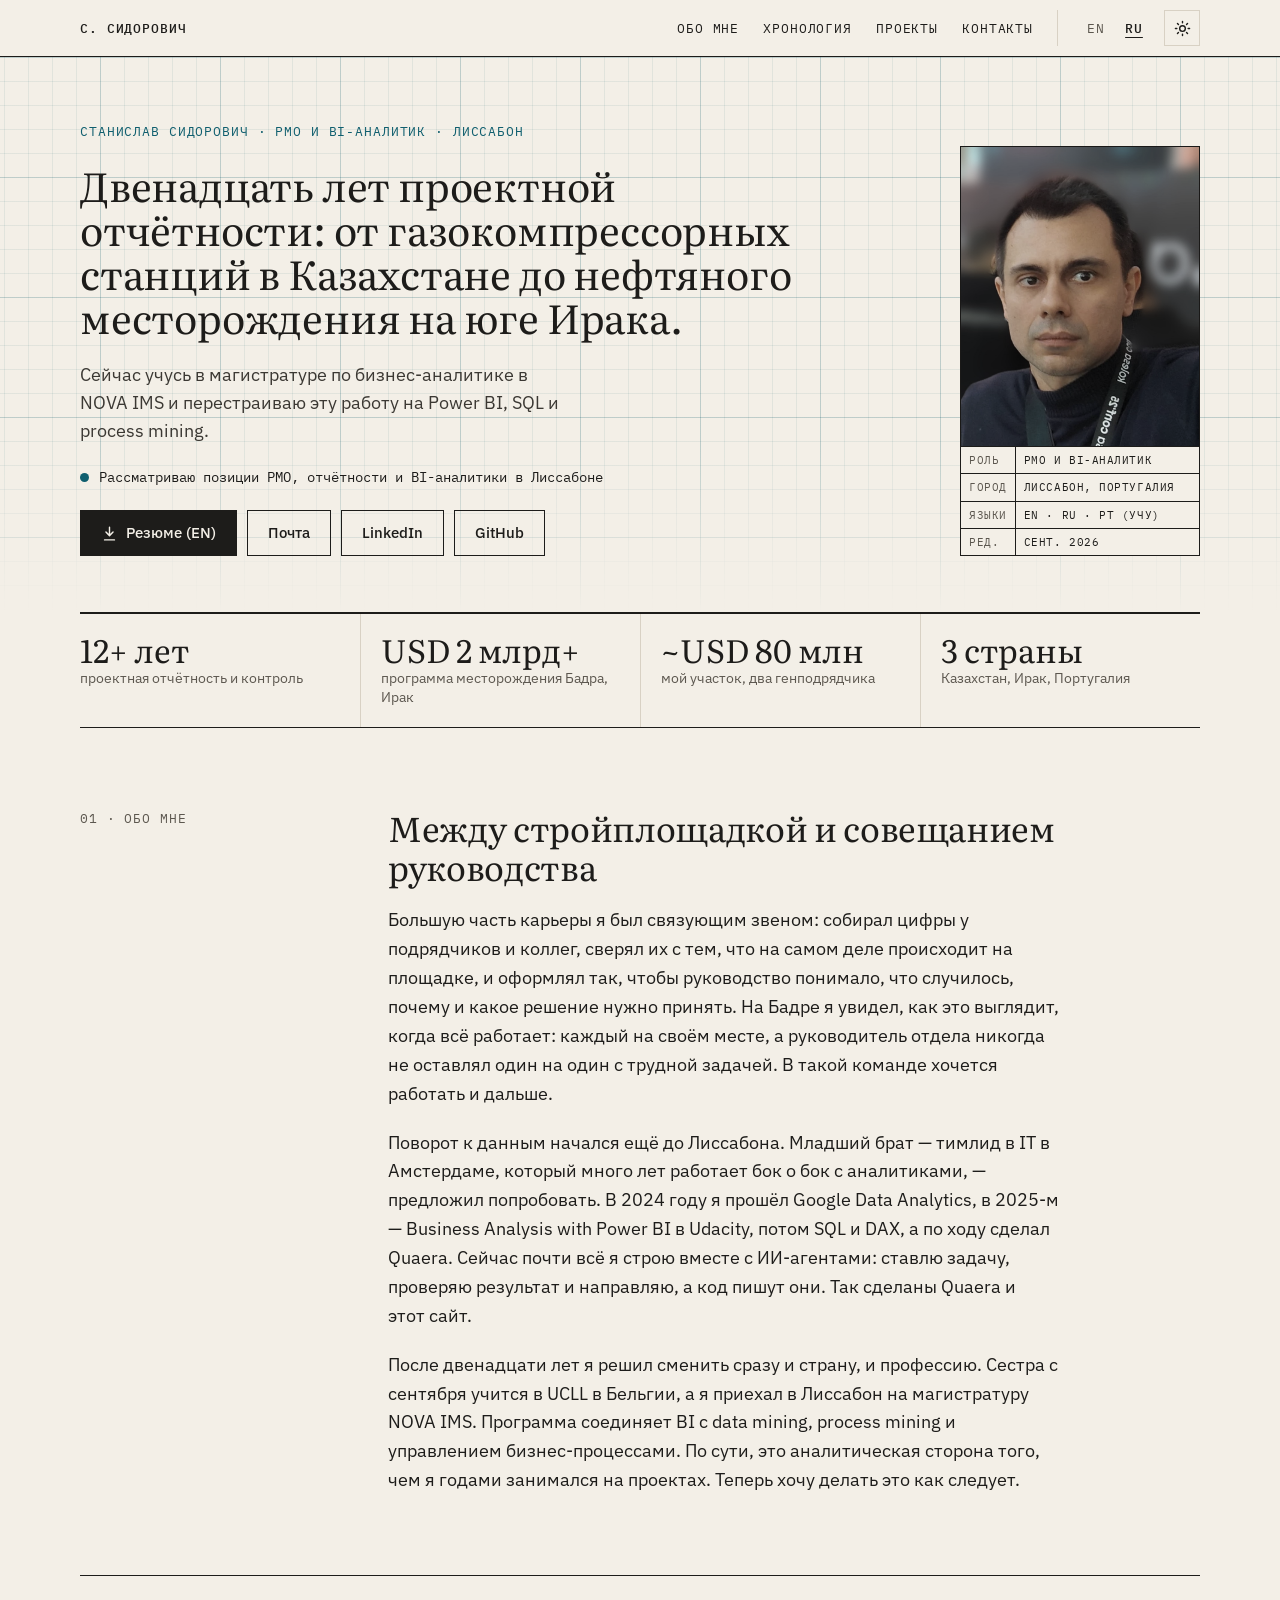
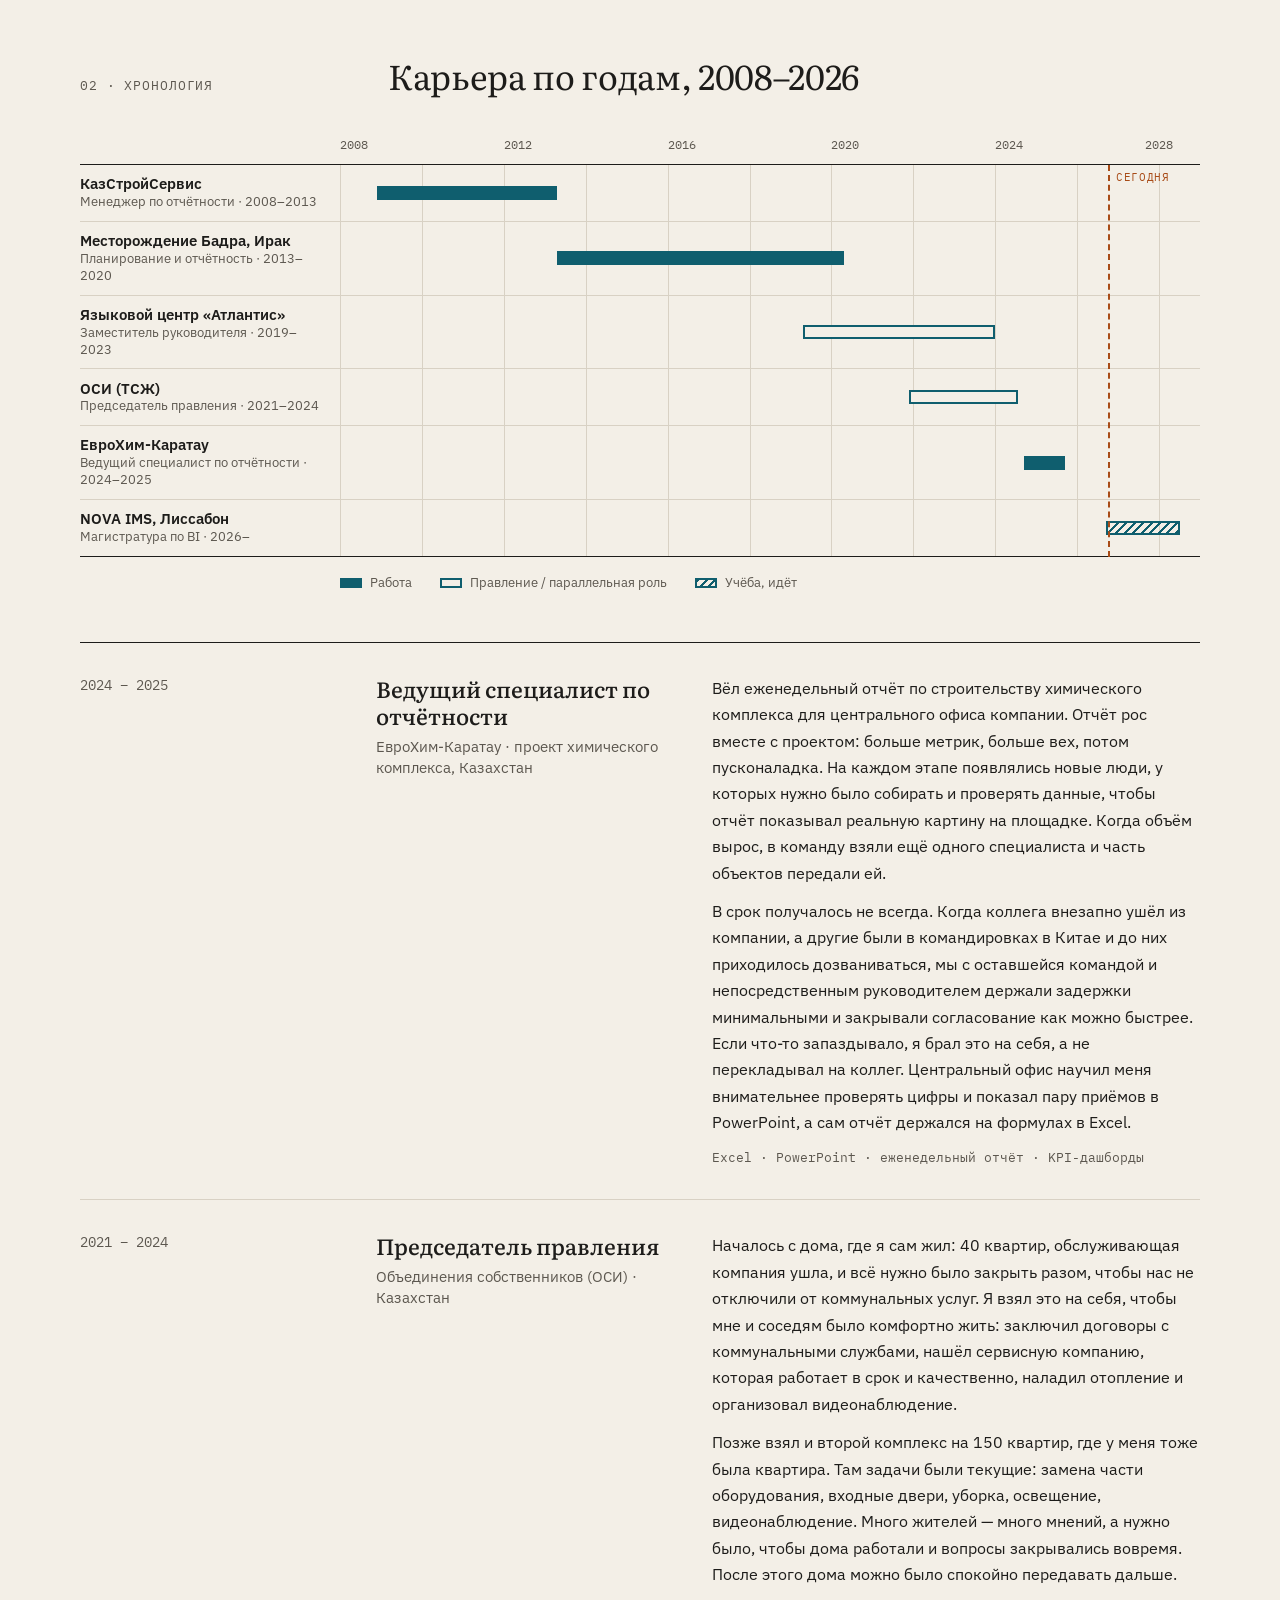
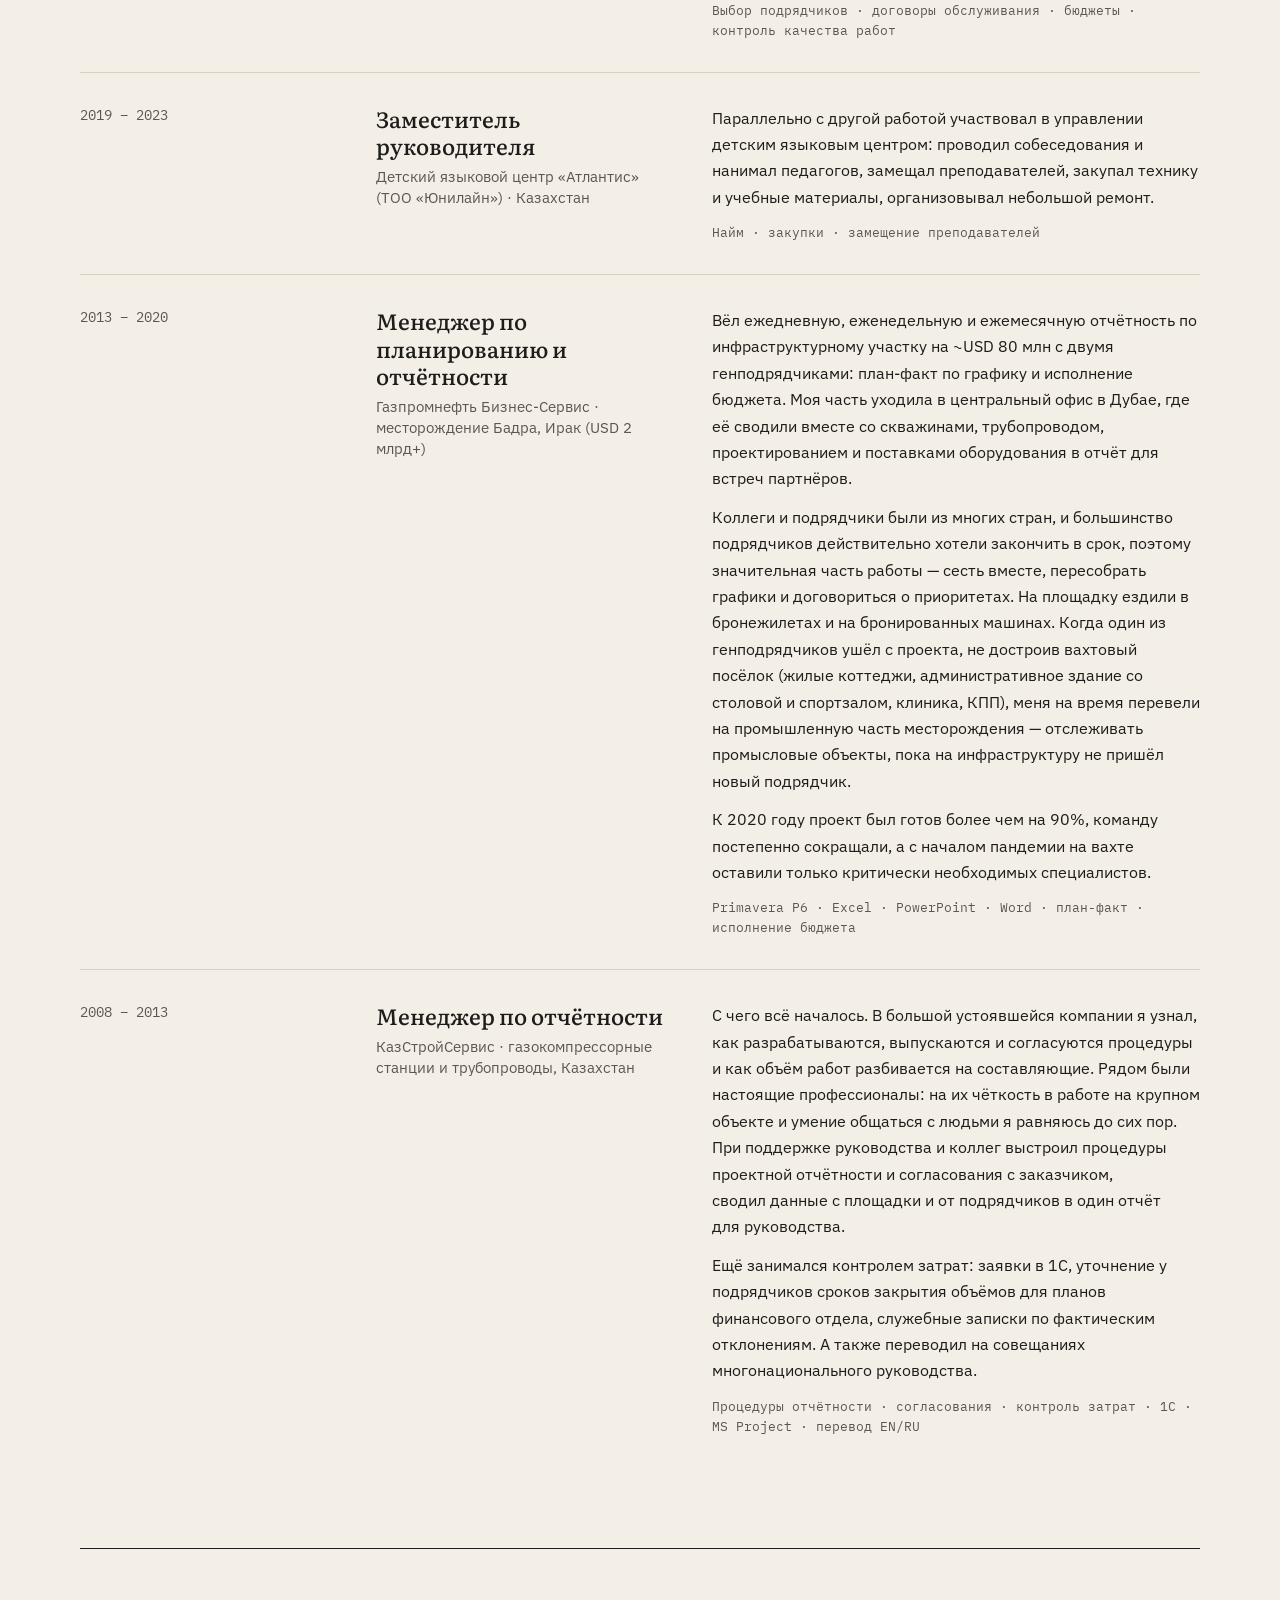
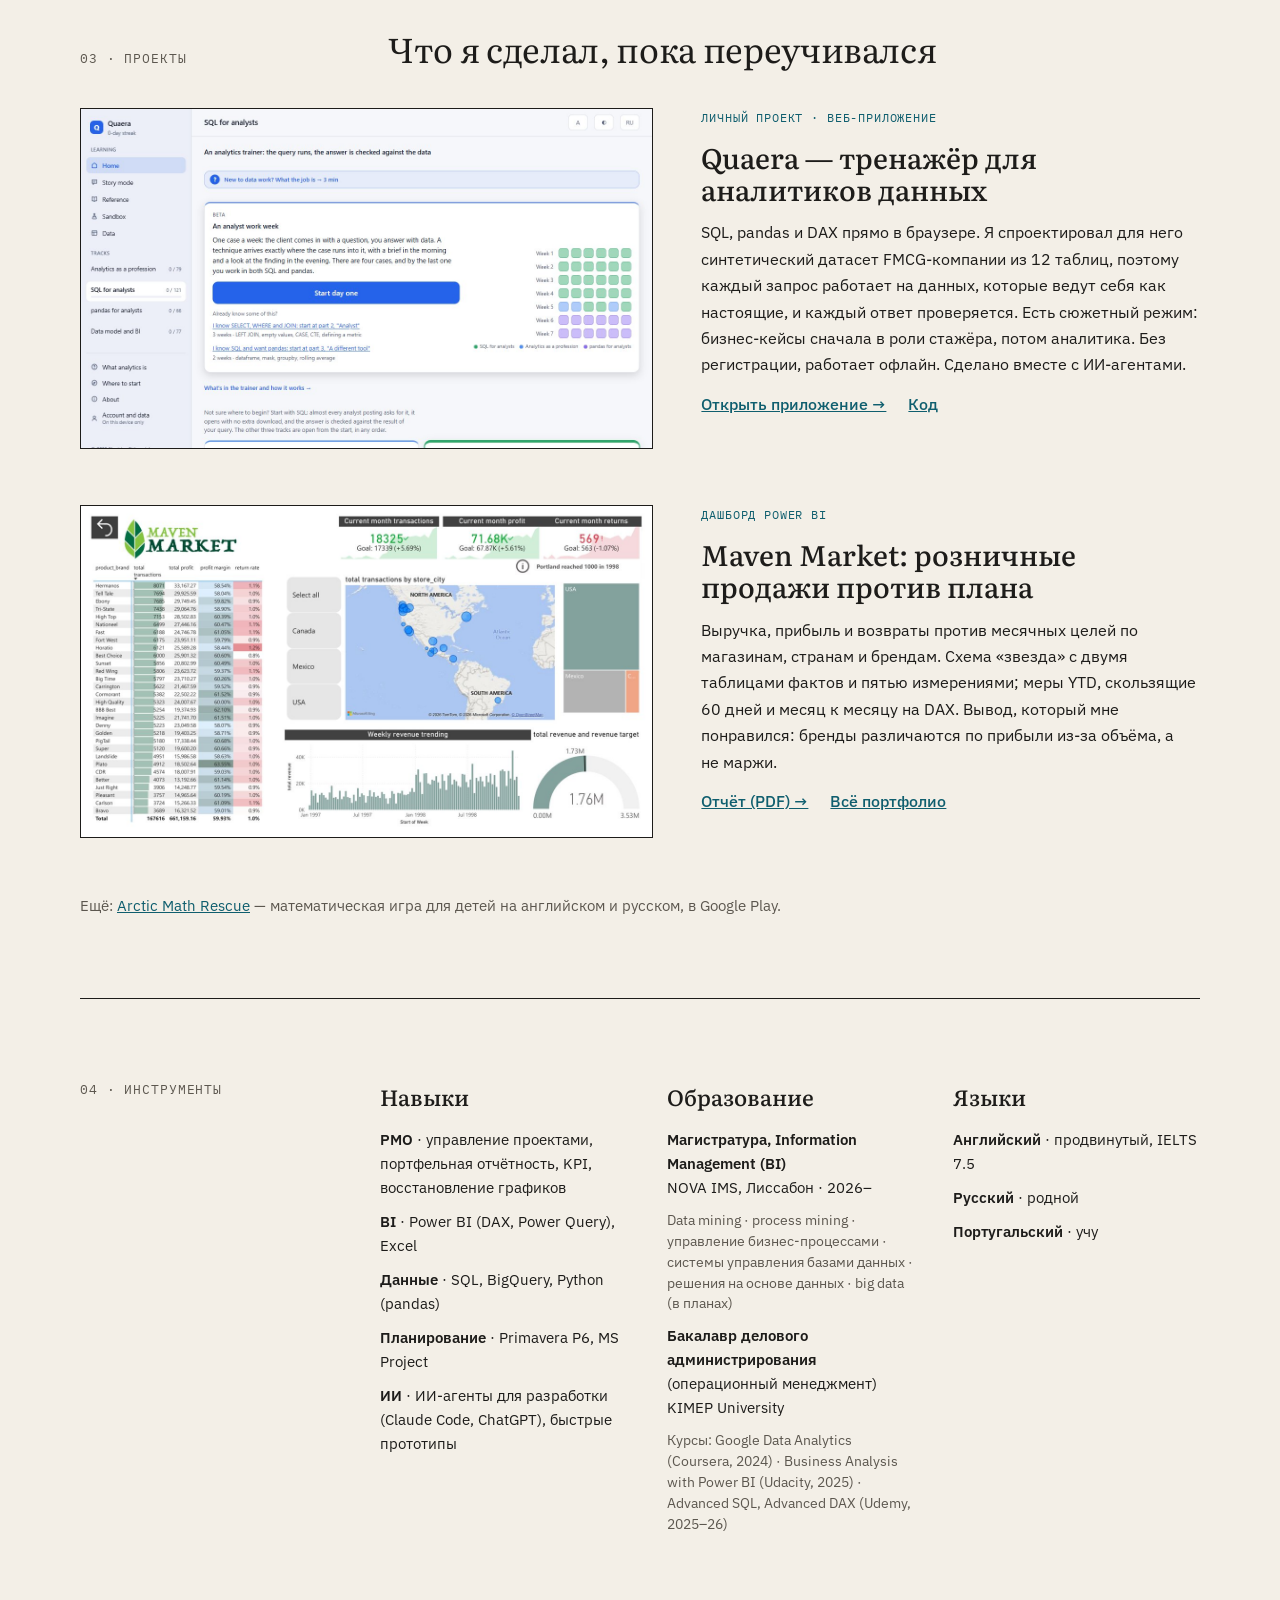
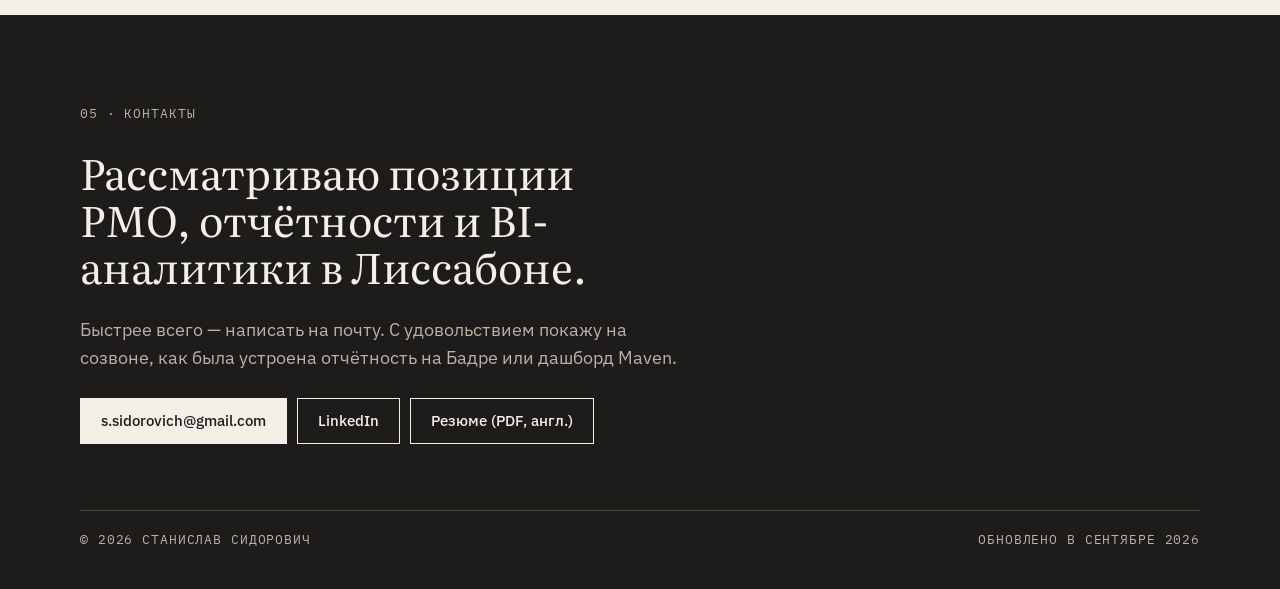
==== ru/index.html @ c68d7210 "Link preview: new og.png with current photo, accurate og:description Co-Authored-By: Claude Opus 5.5" ====
<!doctype html>
<html lang="ru">
<head>
<meta charset="utf-8">
<meta name="viewport" content="width=device-width, initial-scale=1">
<title>Станислав Сидорович — PMO и BI-аналитик, Лиссабон</title>
<meta name="description" content="PMO и BI-аналитик в Лиссабоне. 12+ лет проектной отчётности на нефтегазовых и химических проектах в Казахстане и Ираке; магистратура по бизнес-аналитике в NOVA IMS.">
<link rel="canonical" href="https://stanislavsidorovich.github.io/ru/">
<link rel="alternate" hreflang="en" href="https://stanislavsidorovich.github.io/">
<link rel="alternate" hreflang="ru" href="https://stanislavsidorovich.github.io/ru/">

<!-- Link preview -->
<meta property="og:type" content="website">
<meta property="og:locale" content="ru_RU">
<meta property="og:url" content="https://stanislavsidorovich.github.io/ru/">
<meta property="og:title" content="Станислав Сидорович — PMO и BI-аналитик">
<meta property="og:description" content="12+ лет проектной отчётности в энергетике и промышленности, теперь в Power BI и SQL. Магистратура по бизнес-аналитике в NOVA IMS, Лиссабон.">
<meta property="og:image" content="https://stanislavsidorovich.github.io/assets/og.png?v=2">
<meta property="og:image:width" content="1200">
<meta property="og:image:height" content="630">
<meta name="twitter:card" content="summary_large_image">

<link rel="icon" href="data:image/svg+xml,%3Csvg xmlns='http://www.w3.org/2000/svg' viewBox='0 0 64 64'%3E%3Crect width='64' height='64' rx='14' fill='%230f5e6e'/%3E%3Ctext x='32' y='42' font-family='Arial,sans-serif' font-size='26' font-weight='700' fill='white' text-anchor='middle'%3ESS%3C/text%3E%3C/svg%3E">

<script>try{var t=localStorage.getItem('theme');if(t)document.documentElement.dataset.theme=t}catch(e){}</script>
<link rel="preconnect" href="https://fonts.googleapis.com">
<link rel="preconnect" href="https://fonts.gstatic.com" crossorigin>
<link rel="stylesheet" href="https://fonts.googleapis.com/css2?family=Literata:opsz,wght@7..72,400;7..72,500&family=IBM+Plex+Sans:wght@400;500;600&family=IBM+Plex+Mono:wght@400;500&display=swap">
<link rel="stylesheet" href="../assets/site.css?v=5">
</head>
<body>

<header class="strip">
  <div class="wrap mono">
    <div class="left"><b>С. Сидорович</b></div>
    <div class="right">
      <nav aria-label="Разделы">
        <a href="#about">Обо мне</a><a href="#timeline">Хронология</a><a href="#projects">Проекты</a><a href="#contact">Контакты</a>
      </nav>
      <div class="switches">
        <div class="lang"><a href="../" hreflang="en" lang="en">EN</a><span aria-current="page">RU</span></div>
        <button class="theme-btn" type="button" aria-label="Тёмная тема">
          <svg class="sun" viewBox="0 0 24 24" fill="none" stroke="currentColor" stroke-width="2" stroke-linecap="round" aria-hidden="true"><circle cx="12" cy="12" r="4"/><path d="M12 2v2M12 20v2M4.9 4.9l1.4 1.4M17.7 17.7l1.4 1.4M2 12h2M20 12h2M4.9 19.1l1.4-1.4M17.7 6.3l1.4-1.4"/></svg>
          <svg class="moon" viewBox="0 0 24 24" fill="none" stroke="currentColor" stroke-width="2" stroke-linecap="round" stroke-linejoin="round" aria-hidden="true"><path d="M21 12.8A9 9 0 1 1 11.2 3a7 7 0 0 0 9.8 9.8z"/></svg>
        </button>
      </div>
    </div>
  </div>
</header>

<main class="wrap">

  <section class="hero">
    <div class="text">
      <div class="mono kicker">Станислав Сидорович · PMO и BI-аналитик · Лиссабон</div>
      <h1>Двенадцать лет проектной отчётности: от газокомпрессорных станций в Казахстане до нефтяного месторождения на юге&nbsp;Ирака.</h1>
      <p class="sub">Сейчас учусь в магистратуре по бизнес-аналитике в NOVA IMS и перестраиваю эту работу на Power BI, SQL и process mining.</p>
      <div class="status">Рассматриваю позиции PMO, отчётности и BI-аналитики в Лиссабоне</div>
      <div class="cta">
        <a class="btn primary" href="../assets/Stanislav_Sidorovich_CV.pdf?v=2" download>
          <svg viewBox="0 0 24 24" fill="none" stroke="currentColor" stroke-width="2" stroke-linecap="round" stroke-linejoin="round" aria-hidden="true"><path d="M12 3v12m0 0l-5-5m5 5l5-5M5 21h14"/></svg>
          Резюме (EN)</a>
        <a class="btn" href="mailto:s.sidorovich@gmail.com">Почта</a>
        <a class="btn" href="https://www.linkedin.com/in/stanislavsidorovich" target="_blank" rel="noopener">LinkedIn</a>
        <a class="btn" href="https://github.com/StanislavSidorovich" target="_blank" rel="noopener">GitHub</a>
      </div>
    </div>
    <figure>
      <img src="../assets/photo.jpg?v=3" alt="Станислав Сидорович" width="800" height="1000">
      <figcaption class="stamp mono">
        <span>Роль</span><span>PMO и BI-аналитик</span>
        <span>Город</span><span>Лиссабон, Португалия</span>
        <span>Языки</span><span>EN · RU · PT (учу)</span>
        <span>Ред.</span><span>Сент. 2026</span>
      </figcaption>
    </figure>
  </section>

  <section class="figures" aria-label="Ключевые цифры">
    <div><b>12+ лет</b><span>проектная отчётность и контроль</span></div>
    <div><b>USD 2 млрд+</b><span>программа месторождения Бадра, Ирак</span></div>
    <div><b>~USD 80 млн</b><span>мой участок, два генподрядчика</span></div>
    <div><b>3 страны</b><span>Казахстан, Ирак, Португалия</span></div>
  </section>

  <section class="block first" id="about">
    <div class="about">
      <div class="mono muted">01 · Обо мне</div>
      <div class="body">
        <h2>Между стройплощадкой и совещанием руководства</h2>
        <p>Большую часть карьеры я был связующим звеном: собирал цифры у подрядчиков и коллег, сверял их с тем, что на самом деле происходит на площадке, и оформлял так, чтобы руководство понимало, что случилось, почему и какое решение нужно принять. На Бадре я увидел, как это выглядит, когда всё работает: каждый на своём месте, а руководитель отдела никогда не оставлял один на один с трудной задачей. В такой команде хочется работать и дальше.</p>
        <p>Поворот к данным начался ещё до Лиссабона. Младший брат — тимлид в IT в Амстердаме, который много лет работает бок о бок с аналитиками, — предложил попробовать. В 2024 году я прошёл Google Data Analytics, в 2025-м — Business Analysis with Power BI в Udacity, потом SQL и DAX, а по ходу сделал Quaera. Сейчас почти всё я строю вместе с ИИ-агентами: ставлю задачу, проверяю результат и направляю, а код пишут они. Так сделаны Quaera и этот сайт.</p>
        <p>После двенадцати лет я решил сменить сразу и страну, и профессию. Сестра с сентября учится в UCLL в Бельгии, а я приехал в Лиссабон на магистратуру NOVA IMS. Программа соединяет BI с data mining, process mining и управлением бизнес-процессами. По сути, это аналитическая сторона того, чем я годами занимался на проектах. Теперь хочу делать это как следует.</p>
      </div>
    </div>
  </section>

  <section class="block" id="timeline">
    <div class="head">
      <div class="mono muted">02 · Хронология</div>
      <h2>Карьера по годам, 2008–2026</h2>
    </div>

    <div class="gantt" role="img" aria-label="Хронология карьеры с 2008 по 2026 год в виде диаграммы Ганта. Подробности ниже.">
      <div class="g-row axis">
        <div class="g-label mono muted" aria-hidden="true"></div>
        <div class="g-track" aria-hidden="true">
          <span style="left:0">2008</span><span style="left:19.05%">2012</span><span style="left:38.1%">2016</span>
          <span style="left:57.14%">2020</span><span style="left:76.19%">2024</span><span style="left:95.24%;transform:translateX(-50%)">2028</span>
        </div>
      </div>
      <div class="g-row">
        <div class="g-label"><b>КазСтройСервис</b><span>Менеджер по отчётности · 2008–2013</span></div>
        <div class="g-track"><div class="bar" style="left:4.29%;width:20.95%"></div></div>
      </div>
      <div class="g-row">
        <div class="g-label"><b>Месторождение Бадра, Ирак</b><span>Планирование и отчётность · 2013–2020</span></div>
        <div class="g-track"><div class="bar" style="left:25.24%;width:33.33%"></div></div>
      </div>
      <div class="g-row">
        <div class="g-label"><b>Языковой центр «Атлантис»</b><span>Заместитель руководителя · 2019–2023</span></div>
        <div class="g-track"><div class="bar board" style="left:53.81%;width:22.38%"></div></div>
      </div>
      <div class="g-row">
        <div class="g-label"><b>ОСИ (ТСЖ)</b><span>Председатель правления · 2021–2024</span></div>
        <div class="g-track"><div class="bar board" style="left:66.19%;width:12.62%"></div></div>
      </div>
      <div class="g-row">
        <div class="g-label"><b>ЕвроХим-Каратау</b><span>Ведущий специалист по отчётности · 2024–2025</span></div>
        <div class="g-track"><div class="bar" style="left:79.52%;width:4.76%"></div></div>
      </div>
      <div class="g-row last">
        <div class="g-label"><b>NOVA IMS, Лиссабон</b><span>Магистратура по BI · 2026–</span></div>
        <div class="g-track"><div class="bar study" style="left:89.05%;width:8.57%"></div></div>
      </div>
      <div class="today" aria-hidden="true"><span>Сегодня</span></div>
    </div>
    <div class="legend" aria-hidden="true">
      <div><i></i>Работа</div>
      <div><i class="board"></i>Правление / параллельная роль</div>
      <div><i class="study"></i>Учёба, идёт</div>
      <div class="today-key"><i class="today-line"></i>Сегодня</div>
    </div>

    <div class="jobs">
      <article class="job">
        <time>2024 – 2025</time>
        <div><h3>Ведущий специалист по отчётности</h3><div class="org">ЕвроХим-Каратау · проект химического комплекса, Казахстан</div></div>
        <div class="desc">
          <p>Вёл еженедельный отчёт по строительству химического комплекса для центрального офиса компании. Отчёт рос вместе с проектом: больше метрик, больше вех, потом пусконаладка. На каждом этапе появлялись новые люди, у которых нужно было собирать и проверять данные, чтобы отчёт показывал реальную картину на площадке. Когда объём вырос, в команду взяли ещё одного специалиста и часть объектов передали ей.</p>
          <p>В срок получалось не всегда. Когда коллега внезапно ушёл из компании, а другие были в командировках в Китае и до них приходилось дозваниваться, мы с оставшейся командой и непосредственным руководителем держали задержки минимальными и закрывали согласование как можно быстрее. Если что-то запаздывало, я брал это на себя, а не перекладывал на коллег. Центральный офис научил меня внимательнее проверять цифры и показал пару приёмов в PowerPoint, а сам отчёт держался на формулах в Excel.</p>
          <div class="tools">Excel · PowerPoint · еженедельный отчёт · KPI-дашборды</div>
        </div>
      </article>
      <article class="job">
        <time>2021 – 2024</time>
        <div><h3>Председатель правления</h3><div class="org">Объединения собственников (ОСИ) · Казахстан</div></div>
        <div class="desc">
          <p>Началось с дома, где я сам жил: 40 квартир, обслуживающая компания ушла, и всё нужно было закрыть разом, чтобы нас не отключили от коммунальных услуг. Я взял это на себя, чтобы мне и соседям было комфортно жить: заключил договоры с коммунальными службами, нашёл сервисную компанию, которая работает в срок и качественно, наладил отопление и организовал видеонаблюдение.</p>
          <p>Позже взял и второй комплекс на 150 квартир, где у меня тоже была квартира. Там задачи были текущие: замена части оборудования, входные двери, уборка, освещение, видеонаблюдение. Много жителей — много мнений, а нужно было, чтобы дома работали и вопросы закрывались вовремя. После этого дома можно было спокойно передавать дальше.</p>
          <div class="tools">Выбор подрядчиков · договоры обслуживания · бюджеты · контроль качества работ</div>
        </div>
      </article>
      <article class="job">
        <time>2019 – 2023</time>
        <div><h3>Заместитель руководителя</h3><div class="org">Детский языковой центр «Атлантис» (ТОО «Юнилайн») · Казахстан</div></div>
        <div class="desc">
          <p>Параллельно с другой работой участвовал в управлении детским языковым центром: проводил собеседования и нанимал педагогов, замещал преподавателей, закупал технику и учебные материалы, организовывал небольшой ремонт.</p>
          <div class="tools">Найм · закупки · замещение преподавателей</div>
        </div>
      </article>
      <article class="job">
        <time>2013 – 2020</time>
        <div><h3>Менеджер по планированию и отчётности</h3><div class="org">Газпромнефть Бизнес-Сервис · месторождение Бадра, Ирак (USD 2 млрд+)</div></div>
        <div class="desc">
          <p>Вёл ежедневную, еженедельную и ежемесячную отчётность по инфраструктурному участку на ~USD 80 млн с двумя генподрядчиками: план-факт по графику и исполнение бюджета. Моя часть уходила в центральный офис в Дубае, где её сводили вместе со скважинами, трубопроводом, проектированием и поставками оборудования в отчёт для встреч партнёров.</p>
          <p>Коллеги и подрядчики были из многих стран, и большинство подрядчиков действительно хотели закончить в срок, поэтому значительная часть работы — сесть вместе, пересобрать графики и договориться о приоритетах. На площадку ездили в бронежилетах и на бронированных машинах. Когда один из генподрядчиков ушёл с проекта, не достроив вахтовый посёлок (жилые коттеджи, административное здание со столовой и спортзалом, клиника, КПП), меня на время перевели на промышленную часть месторождения — отслеживать промысловые объекты, пока на инфраструктуру не пришёл новый подрядчик.</p>
          <p>К 2020 году проект был готов более чем на 90%, команду постепенно сокращали, а с началом пандемии на вахте оставили только критически необходимых специалистов.</p>
          <div class="tools">Primavera P6 · Excel · PowerPoint · Word · план-факт · исполнение бюджета</div>
        </div>
      </article>
      <article class="job">
        <time>2008 – 2013</time>
        <div><h3>Менеджер по отчётности</h3><div class="org">КазСтройСервис · газокомпрессорные станции и трубопроводы, Казахстан</div></div>
        <div class="desc">
          <p>С чего всё началось. В большой устоявшейся компании я узнал, как разрабатываются, выпускаются и согласуются процедуры и как объём работ разбивается на составляющие. Рядом были настоящие профессионалы: на их чёткость в работе на крупном объекте и умение общаться с людьми я равняюсь до сих пор. При поддержке руководства и коллег выстроил процедуры проектной отчётности и согласования с заказчиком, сводил данные с площадки и от подрядчиков в один отчёт для руководства.</p>
          <p>Ещё занимался контролем затрат: заявки в 1С, уточнение у подрядчиков сроков закрытия объёмов для планов финансового отдела, служебные записки по фактическим отклонениям. А также переводил на совещаниях многонационального руководства.</p>
          <div class="tools">Процедуры отчётности · согласования · контроль затрат · 1С · MS Project · перевод EN/RU</div>
        </div>
      </article>
    </div>
  </section>

  <section class="block" id="projects">
    <div class="head">
      <div class="mono muted">03 · Проекты</div>
      <h2>Что я сделал, пока переучивался</h2>
    </div>

    <article class="project">
      <a href="https://quaera.app" target="_blank" rel="noopener"><img src="../assets/quaera.jpg" alt="Главный экран Quaera с треками SQL, pandas и модели данных" loading="lazy" width="1280" height="760"></a>
      <div class="desc">
        <div class="mono">Личный проект · веб-приложение</div>
        <h3>Quaera — тренажёр для аналитиков данных</h3>
        <p>SQL, pandas и DAX прямо в браузере. Я спроектировал для него синтетический датасет FMCG-компании из 12 таблиц, поэтому каждый запрос работает на данных, которые ведут себя как настоящие, и каждый ответ проверяется. Есть сюжетный режим: бизнес-кейсы сначала в роли стажёра, потом аналитика. Без регистрации, работает офлайн. Сделано вместе с ИИ-агентами.</p>
        <div class="links">
          <a href="https://quaera.app" target="_blank" rel="noopener">Открыть приложение →</a>
          <a href="https://github.com/StanislavSidorovich/Quaera" target="_blank" rel="noopener">Код</a>
        </div>
      </div>
    </article>

    <article class="project">
      <a href="https://github.com/StanislavSidorovich/analytics-portfolio/tree/main/PowerBI/Maven-Market-Dashboard" target="_blank" rel="noopener"><img src="../assets/maven.jpg" alt="Дашборд Maven Market в Power BI: KPI, тренд выручки, карта и таблица брендов" loading="lazy" width="1200" height="694"></a>
      <div class="desc">
        <div class="mono">Дашборд Power BI</div>
        <h3>Maven Market: розничные продажи против плана</h3>
        <p>Выручка, прибыль и возвраты против месячных целей по магазинам, странам и брендам. Схема «звезда» с двумя таблицами фактов и пятью измерениями; меры YTD, скользящие 60 дней и месяц к месяцу на DAX. Вывод, который мне понравился: бренды различаются по прибыли из-за объёма, а не маржи.</p>
        <div class="links">
          <a href="https://github.com/StanislavSidorovich/analytics-portfolio/blob/main/PowerBI/Maven-Market-Dashboard/maven_market_dashboard.pdf" target="_blank" rel="noopener">Отчёт (PDF) →</a>
          <a href="https://github.com/StanislavSidorovich/analytics-portfolio" target="_blank" rel="noopener">Всё портфолио</a>
        </div>
      </div>
    </article>

    <p class="also">Ещё: <a href="https://play.google.com/store/apps/details?id=com.arcticmathrescue.game" target="_blank" rel="noopener">Arctic Math Rescue</a> — математическая игра для детей на английском и русском, в Google Play.</p>
  </section>

  <section class="block">
    <div class="toolkit">
      <div class="mono muted">04 · Инструменты</div>
      <div class="col">
        <h3>Навыки</h3>
        <span><b>PMO</b> · управление проектами, портфельная отчётность, KPI, восстановление графиков</span>
        <span><b>BI</b> · Power BI (DAX, Power Query), Excel</span>
        <span><b>Данные</b> · SQL, BigQuery, Python (pandas)</span>
        <span><b>Планирование</b> · Primavera P6, MS Project</span>
        <span><b>ИИ</b> · ИИ-агенты для разработки (Claude Code, ChatGPT), быстрые прототипы</span>
      </div>
      <div class="col">
        <h3>Образование</h3>
        <span><b>Магистратура, Information Management (BI)</b><br>NOVA IMS, Лиссабон · 2026–</span>
        <span class="small">Data mining · process mining · управление бизнес-процессами · системы управления базами данных · решения на основе данных · big data (в планах)</span>
        <span><b>Бакалавр делового администрирования</b> (операционный менеджмент)<br>KIMEP University</span>
        <span class="small">Курсы: Google Data Analytics (Coursera, 2024) · Business Analysis with Power BI (Udacity, 2025) · Advanced SQL, Advanced DAX (Udemy, 2025–26)</span>
      </div>
      <div class="col">
        <h3>Языки</h3>
        <span><b>Английский</b> · продвинутый, IELTS 7.5</span>
        <span><b>Русский</b> · родной</span>
        <span><b>Португальский</b> · учу</span>
      </div>
    </div>
  </section>

</main>

<section class="contact" id="contact">
  <div class="wrap">
    <div class="mono">05 · Контакты</div>
    <h2>Рассматриваю позиции PMO, отчётности и BI-аналитики в Лиссабоне.</h2>
    <p>Быстрее всего — написать на почту. С удовольствием покажу на созвоне, как была устроена отчётность на Бадре или дашборд Maven.</p>
    <div class="cta">
      <a class="btn primary" href="mailto:s.sidorovich@gmail.com">s.sidorovich@gmail.com</a>
      <a class="btn" href="https://www.linkedin.com/in/stanislavsidorovich" target="_blank" rel="noopener">LinkedIn</a>
      <a class="btn" href="../assets/Stanislav_Sidorovich_CV.pdf?v=2" download>Резюме (PDF, англ.)</a>
    </div>
    <footer class="mono">
      <span>© 2026 Станислав Сидорович</span>
      <span>Обновлено в сентябре 2026</span>
    </footer>
  </div>
</section>

<script src="../assets/site.js?v=4" defer></script>
</body>
</html>
---- assets/site.css ----
:root{
  --bg:#F3EFE7; --ink:#1D1C1A; --text-2:#3B3833; --muted:#5C574F; --rule:#D8D1C4;
  --accent:#0F5E6E; --accent-hover:#0A4652; --today:#A84B17;
  --inv-bg:#1D1C1A; --inv-ink:#F3EFE7; --inv-muted:#B9B2A5; --inv-rule:#4A4640;
  --serif:"Newsreader",Georgia,serif;
  --sans:"IBM Plex Sans","Helvetica Neue",Arial,sans-serif;
  --mono:"IBM Plex Mono",Consolas,monospace;
  --label-w:260px;
  --grid-major:color-mix(in srgb,var(--accent) 17%,transparent);
  --grid-minor:color-mix(in srgb,var(--accent) 8%,transparent);
  color-scheme:light;
}
:root[lang="ru"]{--serif:"Literata",Georgia,serif}
@media (prefers-color-scheme: dark){
  :root:not([data-theme="light"]){
    --bg:#161513; --ink:#ECE7DD; --text-2:#CFC8BC; --muted:#A39C90; --rule:#34312C;
    --accent:#5FB3C4; --accent-hover:#86C9D6; --today:#E08A55;
    --inv-bg:#ECE7DD; --inv-ink:#161513; --inv-muted:#5C574F; --inv-rule:#C9C2B6;
    color-scheme:dark;
  }
}
:root[data-theme="dark"]{
  --bg:#161513; --ink:#ECE7DD; --text-2:#CFC8BC; --muted:#A39C90; --rule:#34312C;
  --accent:#5FB3C4; --accent-hover:#86C9D6; --today:#E08A55;
  --inv-bg:#ECE7DD; --inv-ink:#161513; --inv-muted:#5C574F; --inv-rule:#C9C2B6;
  color-scheme:dark;
}
*{box-sizing:border-box}
html{scroll-behavior:smooth}
body{margin:0;overflow-x:clip;background:var(--bg);color:var(--ink);font:16px/1.6 var(--sans);-webkit-font-smoothing:antialiased}
a{color:var(--accent)}
a:hover{color:var(--accent-hover)}
p{margin:0;text-wrap:pretty}
h1,h2,h3{margin:0;font-family:var(--serif);font-weight:400}
.wrap{max-width:1200px;margin:0 auto;padding:0 40px}
.mono{font-family:var(--mono);font-size:12.5px;letter-spacing:.07em;text-transform:uppercase}
.muted{color:var(--muted)}

/* Report strip */
.strip{border-bottom:1px solid var(--ink)}
.strip .wrap{height:56px;display:flex;align-items:center;justify-content:space-between;gap:20px}
.strip .left,.strip .right{display:flex;gap:24px;align-items:center}
.strip b{font-weight:500}
.strip nav{display:flex;gap:24px}
.strip nav a{color:var(--ink);text-decoration:none}
.strip nav a:hover{color:var(--accent)}
.switches{display:flex;gap:12px;align-items:center;padding-left:20px;border-left:1px solid var(--rule)}
.lang{display:flex;gap:2px}
.lang a,.lang span{display:inline-flex;align-items:center;justify-content:center;min-width:36px;min-height:36px;padding:0 6px;text-decoration:none;color:var(--muted)}
.lang a:hover{color:var(--ink)}
.lang [aria-current]{color:var(--ink);font-weight:500;text-decoration:underline;text-underline-offset:4px}
.theme-btn{display:inline-flex;align-items:center;justify-content:center;width:36px;height:36px;padding:0;
  background:none;border:1px solid var(--rule);color:var(--ink);cursor:pointer}
.theme-btn:hover{border-color:var(--ink)}
.theme-btn svg{width:17px;height:17px}
.theme-btn .moon{display:none}
:root[data-theme="dark"] .theme-btn .sun{display:none}
:root[data-theme="dark"] .theme-btn .moon{display:block}
@media (prefers-color-scheme: dark){
  :root:not([data-theme="light"]) .theme-btn .sun{display:none}
  :root:not([data-theme="light"]) .theme-btn .moon{display:block}
}

/* Hero */
.hero{position:relative;padding:64px 0 56px;display:grid;grid-template-columns:minmax(0,1fr) 240px;gap:64px;align-items:end}
.hero .text{display:flex;flex-direction:column;gap:22px}
.kicker{color:var(--accent)}
.hero h1{font-size:46px;line-height:1.1;letter-spacing:-.012em;max-width:30ch}
:root[lang="ru"] .hero h1{font-size:40px;letter-spacing:-.005em}
.hero .sub{font-size:18px;line-height:1.55;color:var(--text-2);max-width:46ch}
.status{display:flex;align-items:center;gap:10px;font-family:var(--mono);font-size:13.5px}
.status::before{content:"";width:9px;height:9px;border-radius:50%;background:var(--accent);flex:none}
.cta{display:flex;flex-wrap:wrap;gap:10px}
.btn{display:inline-flex;align-items:center;justify-content:center;gap:8px;min-height:46px;padding:0 20px;
  border:1px solid var(--ink);color:var(--ink);text-decoration:none;font-weight:500;font-size:15px}
.btn:hover{background:var(--ink);color:var(--bg)}
.btn.primary{background:var(--ink);color:var(--bg)}
.btn.primary:hover{background:var(--accent);border-color:var(--accent);color:var(--bg)}
.btn svg{width:17px;height:17px;flex:none}
.hero::before{content:"";position:absolute;z-index:-1;top:0;bottom:0;left:calc(50% - 50vw);right:calc(50% - 50vw);
  background-image:
    linear-gradient(to right,var(--grid-major) 1px,transparent 1px),
    linear-gradient(to bottom,var(--grid-major) 1px,transparent 1px),
    linear-gradient(to right,var(--grid-minor) 1px,transparent 1px),
    linear-gradient(to bottom,var(--grid-minor) 1px,transparent 1px);
  background-size:120px 120px,120px 120px,24px 24px,24px 24px;
  background-position:center top;
  -webkit-mask-image:linear-gradient(to bottom,#000 70%,transparent);mask-image:linear-gradient(to bottom,#000 70%,transparent)}
.hero figure{margin:0;display:flex;flex-direction:column;gap:0}
.stamp{display:grid;grid-template-columns:auto 1fr;border:1.5px solid var(--ink);border-top:0;background:var(--bg);
  font-size:11px;letter-spacing:.05em;line-height:1.3}
.stamp span{padding:6px 8px;border-top:1px solid var(--ink)}
.stamp span:nth-child(odd){color:var(--muted);border-right:1px solid var(--ink)}
.hero img{width:240px;height:300px;object-fit:cover;display:block;filter:saturate(.5) contrast(1.03);border:1.5px solid var(--ink);border-bottom:0}

/* Key figures */
.figures{border-top:2px solid var(--ink);border-bottom:1px solid var(--ink);display:grid;grid-template-columns:repeat(4,minmax(0,1fr))}
.figures div{padding:18px 20px 20px;border-left:1px solid var(--rule);display:flex;flex-direction:column;gap:2px}
.figures div:first-child{border-left:0;padding-left:0}
.figures b{font-family:var(--serif);font-weight:400;font-size:32px;line-height:1.1}
.figures span{font-size:13.5px;color:var(--muted);line-height:1.4}

/* Sections */
section.block{padding:80px 0;border-top:1px solid var(--ink)}
section.block.first{border-top:0}
.head{display:grid;grid-template-columns:var(--label-w) minmax(0,1fr);gap:48px;align-items:baseline;margin-bottom:40px}
.head h2{font-size:34px;line-height:1.15;letter-spacing:-.01em}
.about{display:grid;grid-template-columns:var(--label-w) minmax(0,1fr);gap:48px}
.about .body{display:flex;flex-direction:column;gap:20px;max-width:680px}
.about h2{font-size:34px;line-height:1.15;letter-spacing:-.01em}
.about p{font-size:17.5px;line-height:1.65}

/* Gantt */
.gantt{position:relative}
.g-row{display:grid;grid-template-columns:var(--label-w) minmax(0,1fr);border-bottom:1px solid var(--rule)}
.g-row.axis{border-bottom:1px solid var(--ink);height:30px}
.g-row.last{border-bottom:1px solid var(--ink)}
.g-label{display:flex;flex-direction:column;justify-content:center;line-height:1.3;padding:10px 12px 10px 0}
.g-label b{font-weight:600;font-size:14.5px}
.g-label span{font-size:13px;color:var(--muted)}
.g-track{position:relative;min-height:56px;
  background-image:repeating-linear-gradient(to right,var(--rule) 0 1px,transparent 1px 9.5238%)}
.axis .g-track{min-height:0;background:none;font-family:var(--mono);font-size:12px;color:var(--muted)}
.axis .g-track span{position:absolute;top:0}
.bar{position:absolute;top:50%;height:14px;margin-top:-7px;background:var(--accent)}
.bar.board{border:2px solid var(--accent);background:var(--bg)}
.bar.study{border:2px solid var(--accent);background:repeating-linear-gradient(135deg,var(--accent) 0 2px,transparent 2px 6px)}
.today{position:absolute;top:30px;bottom:0;left:calc(var(--label-w) + (100% - var(--label-w)) * .8929);border-left:2px dashed var(--today)}
.today span{position:absolute;left:6px;top:4px;font-family:var(--mono);font-size:11px;letter-spacing:.06em;text-transform:uppercase;color:var(--today)}
.legend{display:flex;flex-wrap:wrap;gap:8px 28px;margin:16px 0 0 var(--label-w);font-size:13px;color:var(--muted)}
.legend div{display:flex;align-items:center;gap:8px}
.legend i{display:inline-block;width:22px;height:10px;background:var(--accent)}
.legend i.board{border:2px solid var(--accent);background:none}
.legend .today-key{display:none}
.legend i.today-line{width:0;height:12px;background:none;border-left:2px dashed var(--today)}
.legend i.study{border:2px solid var(--accent);background:repeating-linear-gradient(135deg,var(--accent) 0 2px,transparent 2px 6px)}

/* Jobs */
.jobs{margin-top:48px;border-top:1px solid var(--ink)}
.job{display:grid;grid-template-columns:var(--label-w) 300px minmax(0,1fr);gap:36px;padding:32px 0;border-bottom:1px solid var(--rule)}
.job:last-child{border-bottom:0}
.job time{font-family:var(--mono);font-size:13.5px;color:var(--muted);font-variant-numeric:tabular-nums}
.job h3{font-weight:500;font-size:22px;line-height:1.25}
.job .org{font-size:14.5px;color:var(--muted);line-height:1.45;margin-top:6px}
.job .desc{display:flex;flex-direction:column;gap:12px}
.job p{font-size:16px;line-height:1.65}
.tools{font-family:var(--mono);font-size:12.5px;color:var(--muted)}

/* Projects */
.project{display:grid;grid-template-columns:minmax(0,1.15fr) minmax(0,1fr);gap:48px;align-items:start;margin-bottom:56px}
.project img{width:100%;height:auto;display:block;border:1px solid var(--ink)}
.project .desc{display:flex;flex-direction:column;gap:14px}
.project .mono{color:var(--accent);font-size:12px}
.project h3{font-weight:500;font-size:28px;line-height:1.15}
.project p{font-size:16px;line-height:1.65}
.links{display:flex;flex-wrap:wrap;gap:22px;font-weight:500;font-size:15.5px}
.also{font-size:15px;color:var(--muted)}

/* Toolkit */
.toolkit{display:grid;grid-template-columns:var(--label-w) repeat(3,minmax(0,1fr));gap:40px}
.toolkit .col{display:flex;flex-direction:column;gap:10px;font-size:15px}
.toolkit h3{font-weight:500;font-size:22px;margin-bottom:4px}
.toolkit b{font-weight:600}
.toolkit .small{font-size:13.5px;line-height:1.55;color:var(--muted)}

/* Contact */
.contact{background:var(--inv-bg);color:var(--inv-ink);padding:88px 0 40px}
.contact .wrap{display:flex;flex-direction:column;gap:26px}
.contact .mono{color:var(--inv-muted)}
.contact h2{font-size:42px;line-height:1.12;max-width:22ch}
.contact p{font-size:17.5px;line-height:1.6;color:var(--inv-muted);max-width:56ch}
.contact .btn{border-color:var(--inv-ink);color:var(--inv-ink)}
.contact .btn:hover,.contact .btn.primary{background:var(--inv-ink);color:var(--inv-bg)}
.contact .btn.primary:hover{background:var(--accent);border-color:var(--accent)}
.contact footer{margin-top:40px;padding-top:18px;border-top:1px solid var(--inv-rule);display:flex;justify-content:space-between;gap:12px;flex-wrap:wrap;color:var(--inv-muted)}

@media (max-width:960px){
  :root{--label-w:200px}
  .strip nav{display:none}
  .job{grid-template-columns:var(--label-w) minmax(0,1fr)}
  .job .desc{grid-column:2}
  .toolkit{grid-template-columns:repeat(3,minmax(0,1fr))}
  .toolkit > .mono{grid-column:1 / -1}
}
@media (max-width:720px){
  :root{--label-w:0px}
  .wrap{padding:0 16px}
  .strip .status-text{display:none}
  .switches{padding-left:0;border-left:0}
  .hero{grid-template-columns:1fr;gap:24px;padding:36px 0 40px}
  .hero figure{order:-1;flex-direction:row;align-items:end;gap:14px}
  .hero img{width:96px;height:120px;flex:none;border-bottom:1.5px solid var(--ink)}
  .hero figure{align-items:stretch;gap:12px}
  .stamp{flex:1;border-top:1.5px solid var(--ink);align-content:start}
  .stamp span:nth-child(-n+2){border-top:0}
  .hero h1,:root[lang="ru"] .hero h1{font-size:30px}
  .hero .sub{font-size:16.5px}
  .btn{flex:1 1 40%}
  .figures{grid-template-columns:repeat(2,minmax(0,1fr))}
  .figures div{padding:14px 12px 14px 14px}
  .figures div:nth-child(odd){border-left:0;padding-left:0}
  .figures div:nth-child(-n+2){border-bottom:1px solid var(--rule)}
  .figures b{font-size:26px}
  section.block{padding:56px 0}
  .head,.about{grid-template-columns:1fr;gap:12px}
  .head h2,.about h2{font-size:28px}
  .about p{font-size:16.5px}
  .g-row{grid-template-columns:1fr}
  .axis .g-label{display:none}
  .g-label{flex-direction:row;flex-wrap:wrap;justify-content:flex-start;align-items:baseline;gap:0 6px;padding:10px 0 6px}
  .today span{display:none}
  .legend .today-key{display:flex}
  .g-track{min-height:24px;margin-bottom:10px}
  .legend{margin-left:0}
  .job{grid-template-columns:1fr;gap:8px;padding:26px 0}
  .job .desc{grid-column:auto;margin-top:6px}
  .project{grid-template-columns:1fr;gap:20px;margin-bottom:44px}
  .project h3{font-size:24px}
  .toolkit{grid-template-columns:1fr;gap:32px}
  .contact{padding:64px 0 32px}
  .contact h2{font-size:30px}
}
@media print{.cta,.strip nav,.switches{display:none}.contact{background:none;color:#000}}
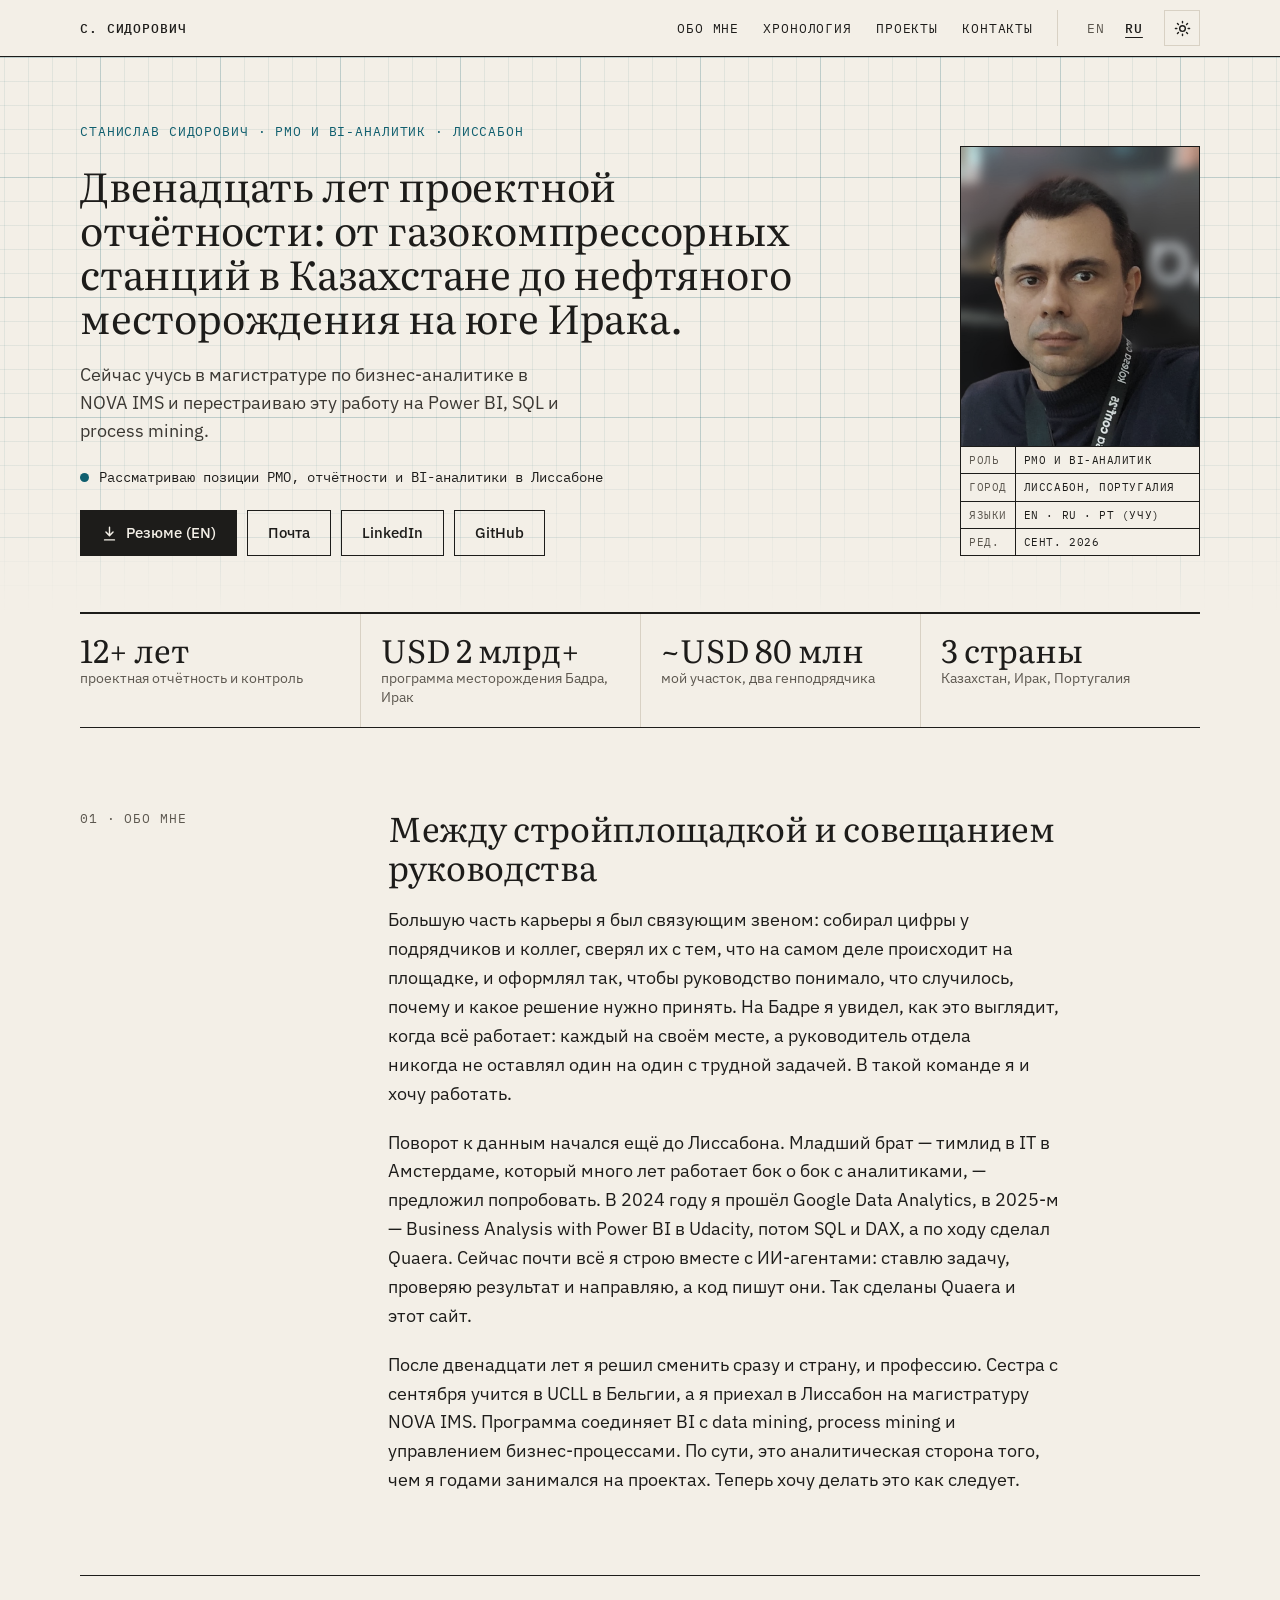
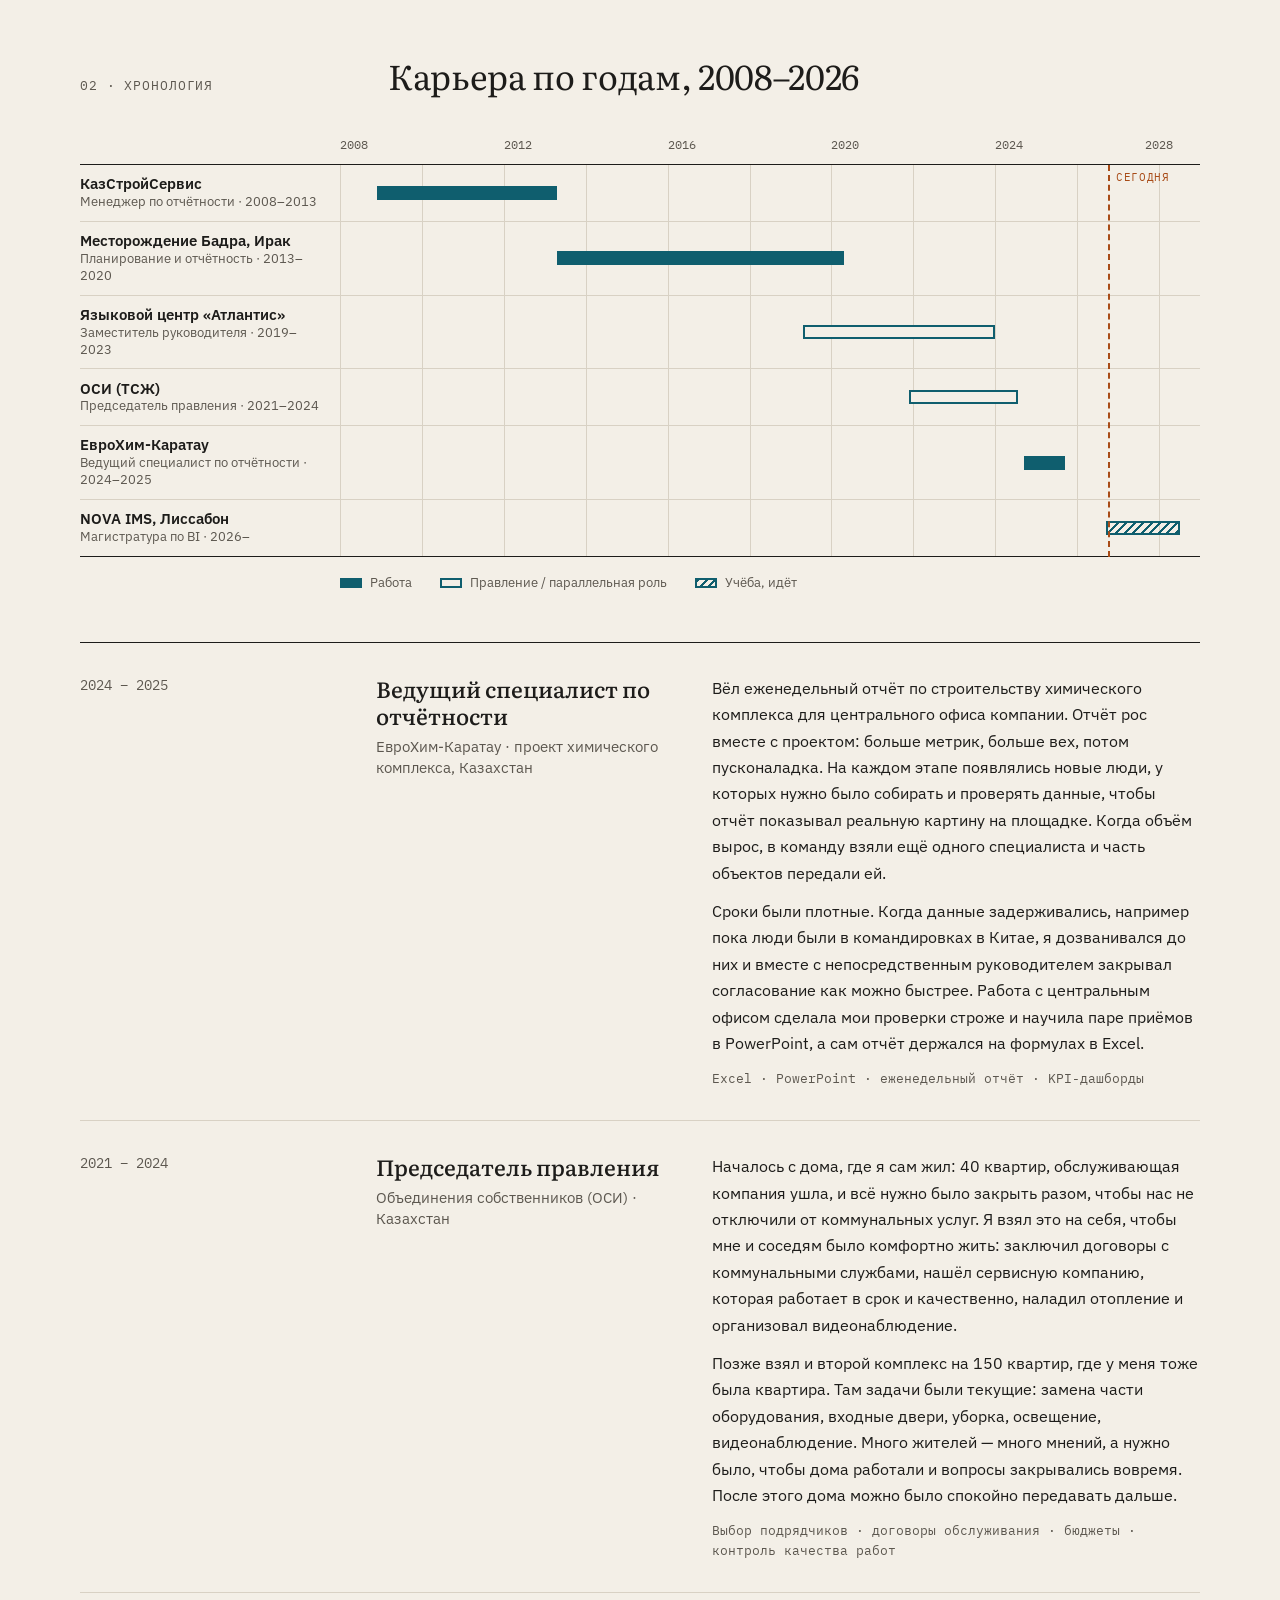
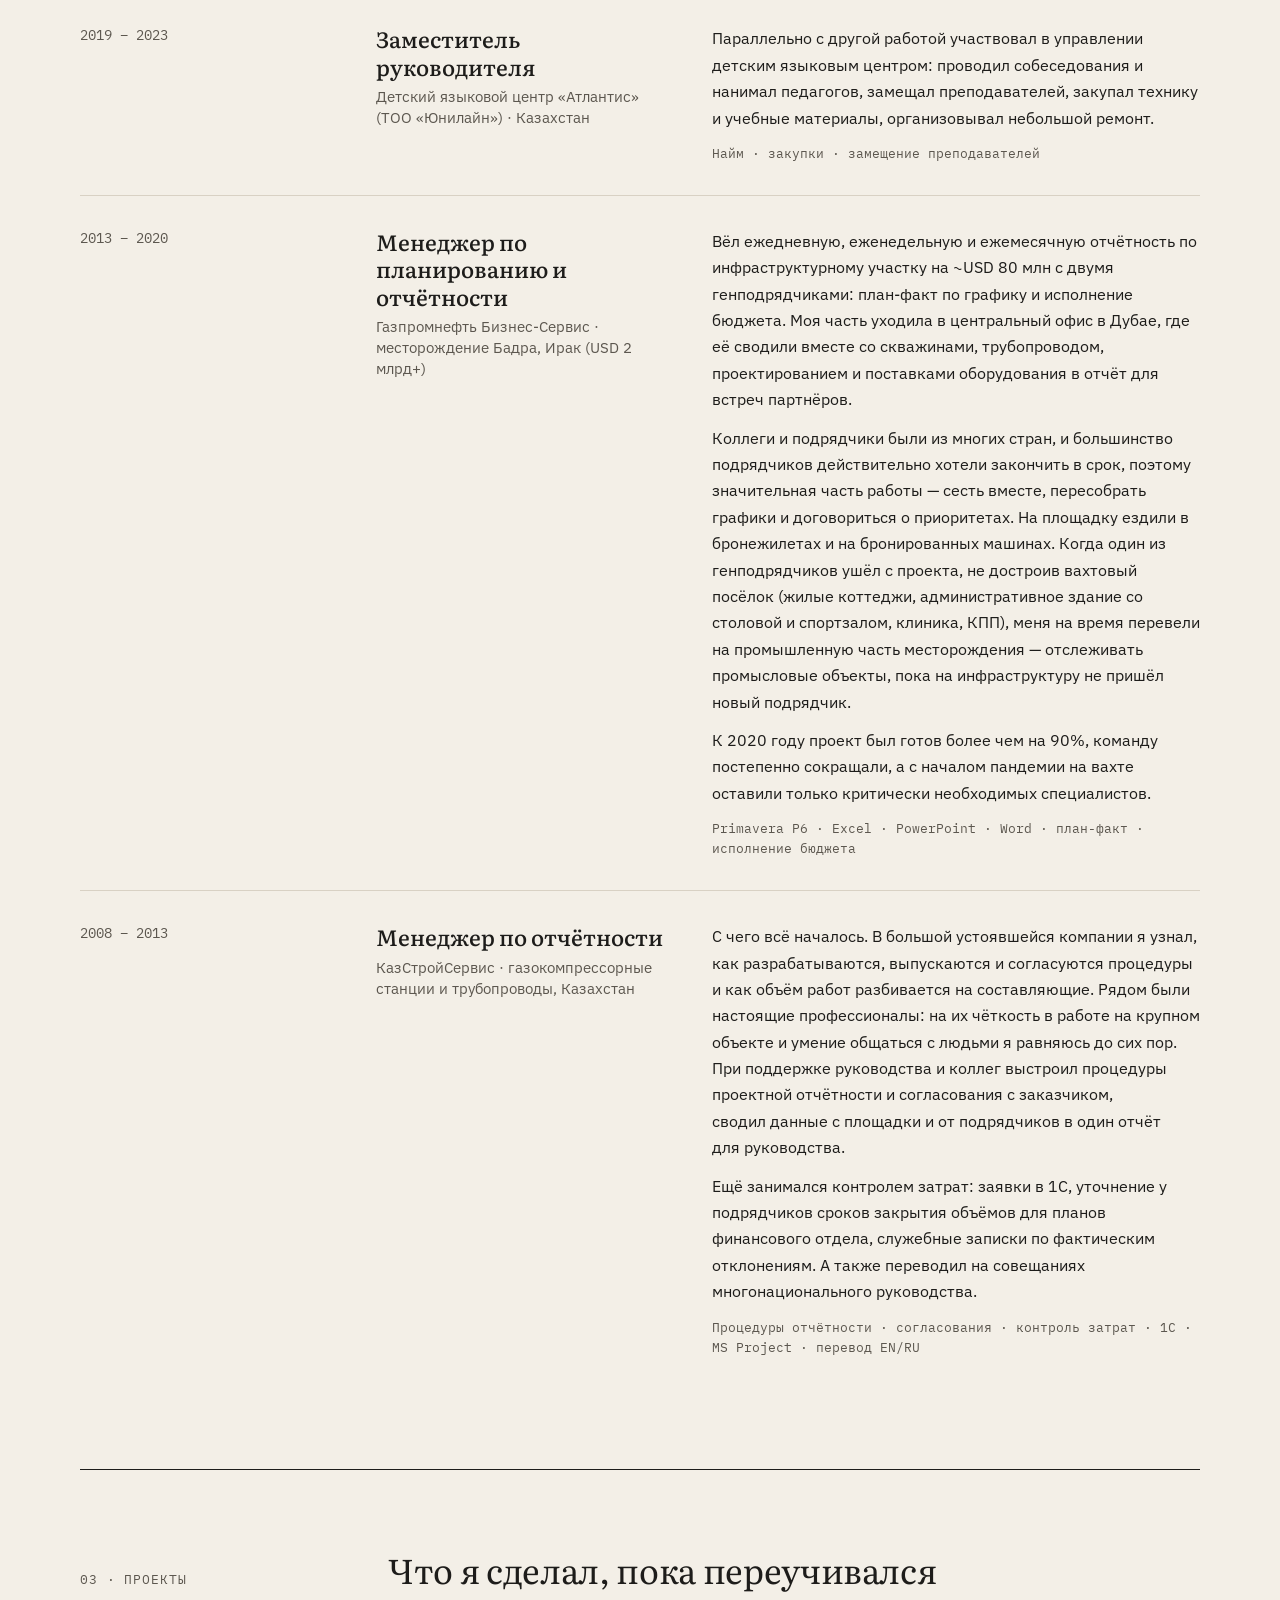
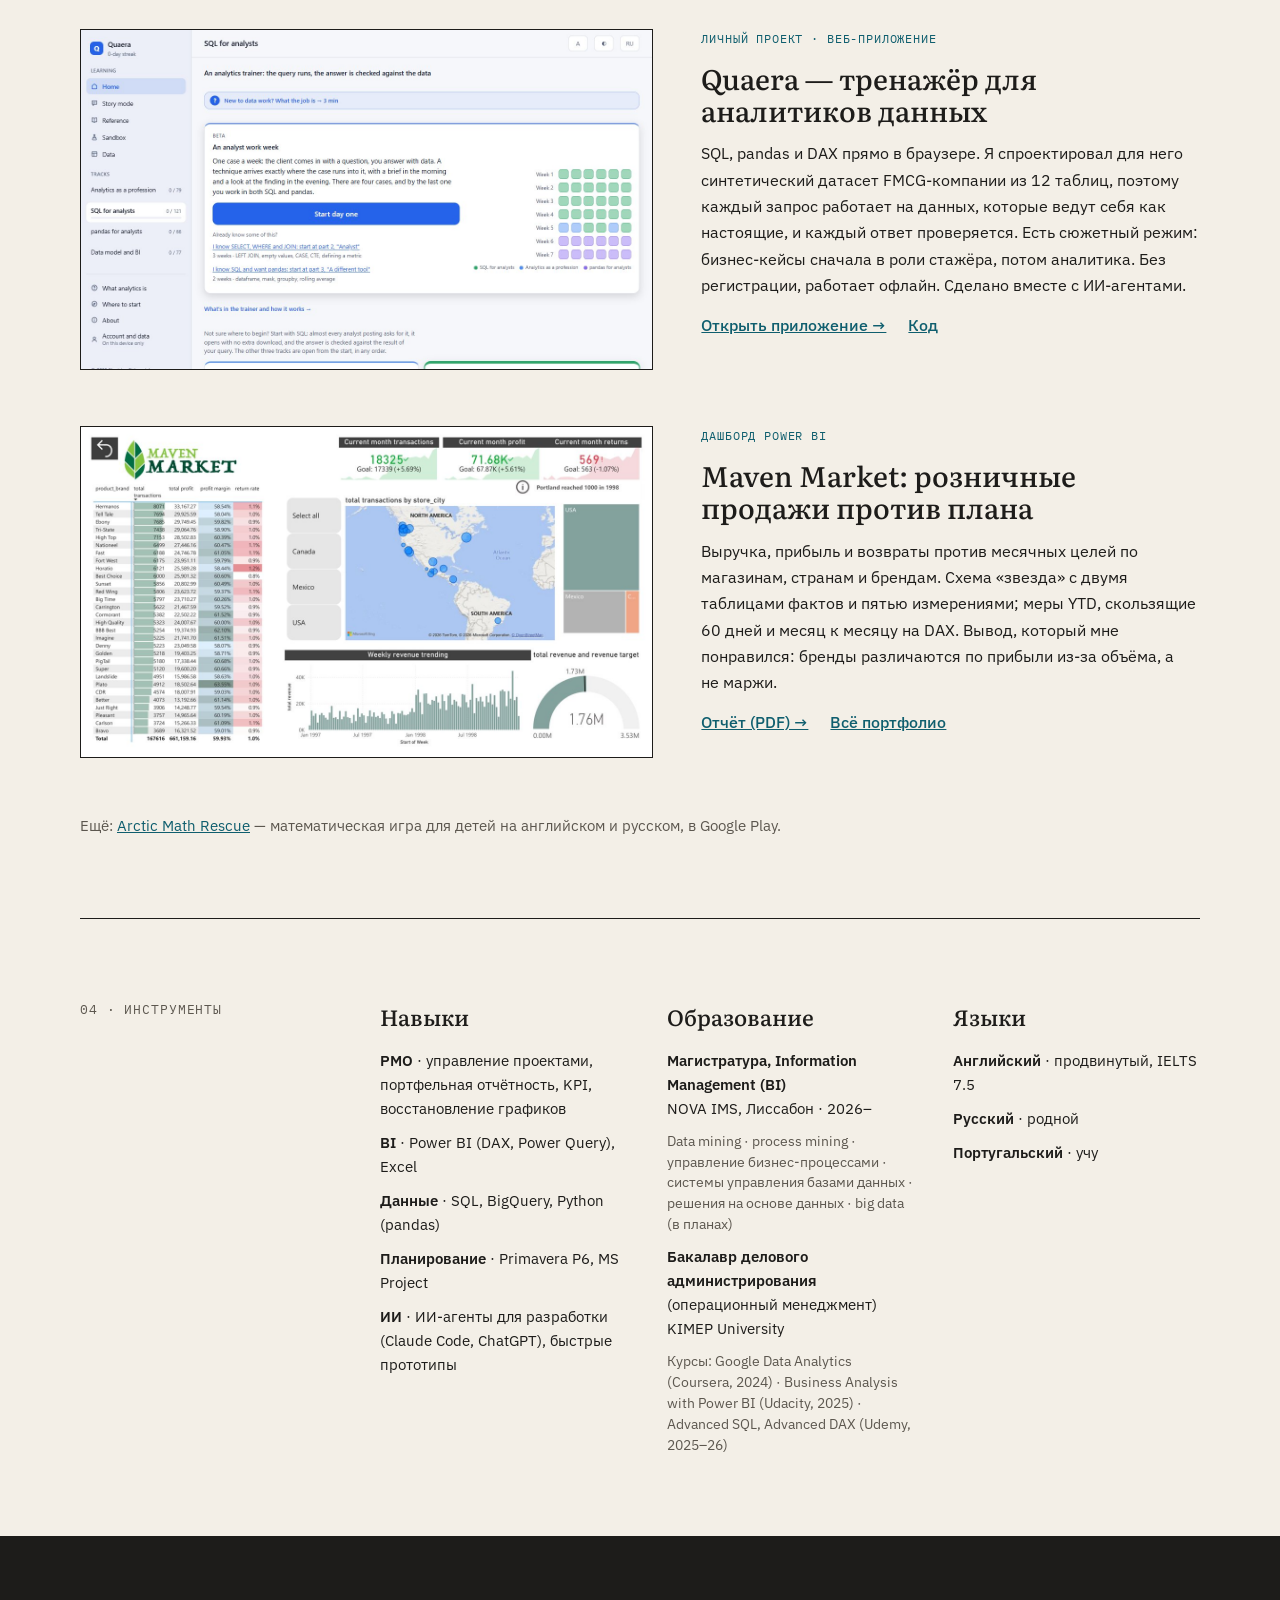
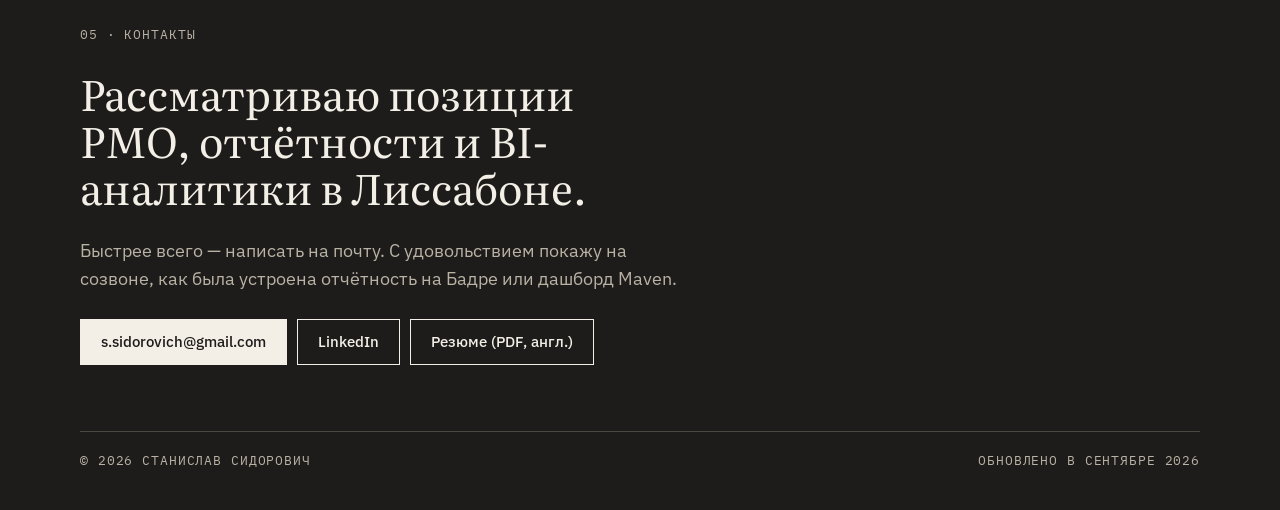
==== commit 66474c34: "Neutral wording for EuroChem and About sections Remove lines that could read badly to former colleag" ====
--- a/ru/index.html
+++ b/ru/index.html
@@ -88,7 +88,7 @@
       <div class="mono muted">01 · Обо мне</div>
       <div class="body">
         <h2>Между стройплощадкой и совещанием руководства</h2>
-        <p>Большую часть карьеры я был связующим звеном: собирал цифры у подрядчиков и коллег, сверял их с тем, что на самом деле происходит на площадке, и оформлял так, чтобы руководство понимало, что случилось, почему и какое решение нужно принять. На Бадре я увидел, как это выглядит, когда всё работает: каждый на своём месте, а руководитель отдела никогда не оставлял один на один с трудной задачей. В такой команде хочется работать и дальше.</p>
+        <p>Большую часть карьеры я был связующим звеном: собирал цифры у подрядчиков и коллег, сверял их с тем, что на самом деле происходит на площадке, и оформлял так, чтобы руководство понимало, что случилось, почему и какое решение нужно принять. На Бадре я увидел, как это выглядит, когда всё работает: каждый на своём месте, а руководитель отдела никогда не оставлял один на один с трудной задачей. В такой команде я и хочу работать.</p>
         <p>Поворот к данным начался ещё до Лиссабона. Младший брат — тимлид в IT в Амстердаме, который много лет работает бок о бок с аналитиками, — предложил попробовать. В 2024 году я прошёл Google Data Analytics, в 2025-м — Business Analysis with Power BI в Udacity, потом SQL и DAX, а по ходу сделал Quaera. Сейчас почти всё я строю вместе с ИИ-агентами: ставлю задачу, проверяю результат и направляю, а код пишут они. Так сделаны Quaera и этот сайт.</p>
         <p>После двенадцати лет я решил сменить сразу и страну, и профессию. Сестра с сентября учится в UCLL в Бельгии, а я приехал в Лиссабон на магистратуру NOVA IMS. Программа соединяет BI с data mining, process mining и управлением бизнес-процессами. По сути, это аналитическая сторона того, чем я годами занимался на проектах. Теперь хочу делать это как следует.</p>
       </div>
@@ -148,7 +148,7 @@
         <div><h3>Ведущий специалист по отчётности</h3><div class="org">ЕвроХим-Каратау · проект химического комплекса, Казахстан</div></div>
         <div class="desc">
           <p>Вёл еженедельный отчёт по строительству химического комплекса для центрального офиса компании. Отчёт рос вместе с проектом: больше метрик, больше вех, потом пусконаладка. На каждом этапе появлялись новые люди, у которых нужно было собирать и проверять данные, чтобы отчёт показывал реальную картину на площадке. Когда объём вырос, в команду взяли ещё одного специалиста и часть объектов передали ей.</p>
-          <p>В срок получалось не всегда. Когда коллега внезапно ушёл из компании, а другие были в командировках в Китае и до них приходилось дозваниваться, мы с оставшейся командой и непосредственным руководителем держали задержки минимальными и закрывали согласование как можно быстрее. Если что-то запаздывало, я брал это на себя, а не перекладывал на коллег. Центральный офис научил меня внимательнее проверять цифры и показал пару приёмов в PowerPoint, а сам отчёт держался на формулах в Excel.</p>
+          <p>Сроки были плотные. Когда данные задерживались, например пока люди были в командировках в Китае, я дозванивался до них и вместе с непосредственным руководителем закрывал согласование как можно быстрее. Работа с центральным офисом сделала мои проверки строже и научила паре приёмов в PowerPoint, а сам отчёт держался на формулах в Excel.</p>
           <div class="tools">Excel · PowerPoint · еженедельный отчёт · KPI-дашборды</div>
         </div>
       </article>
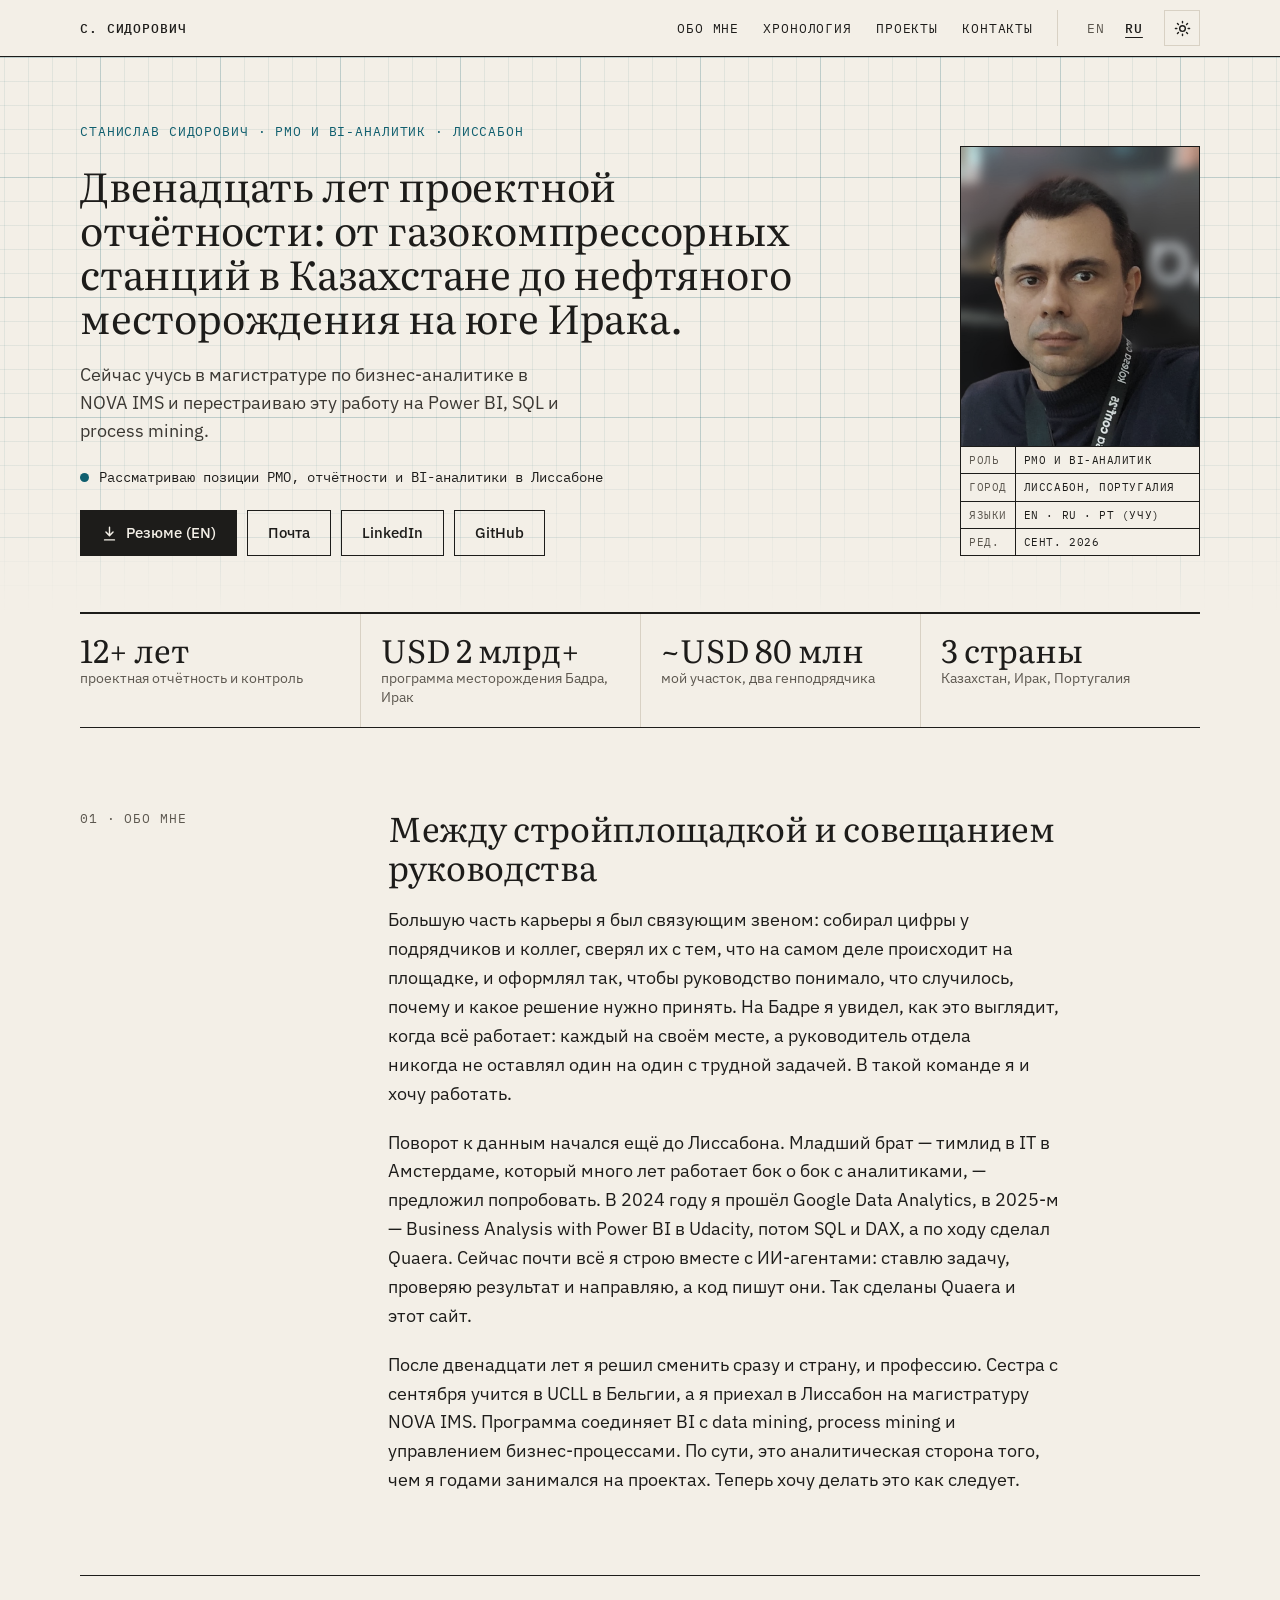
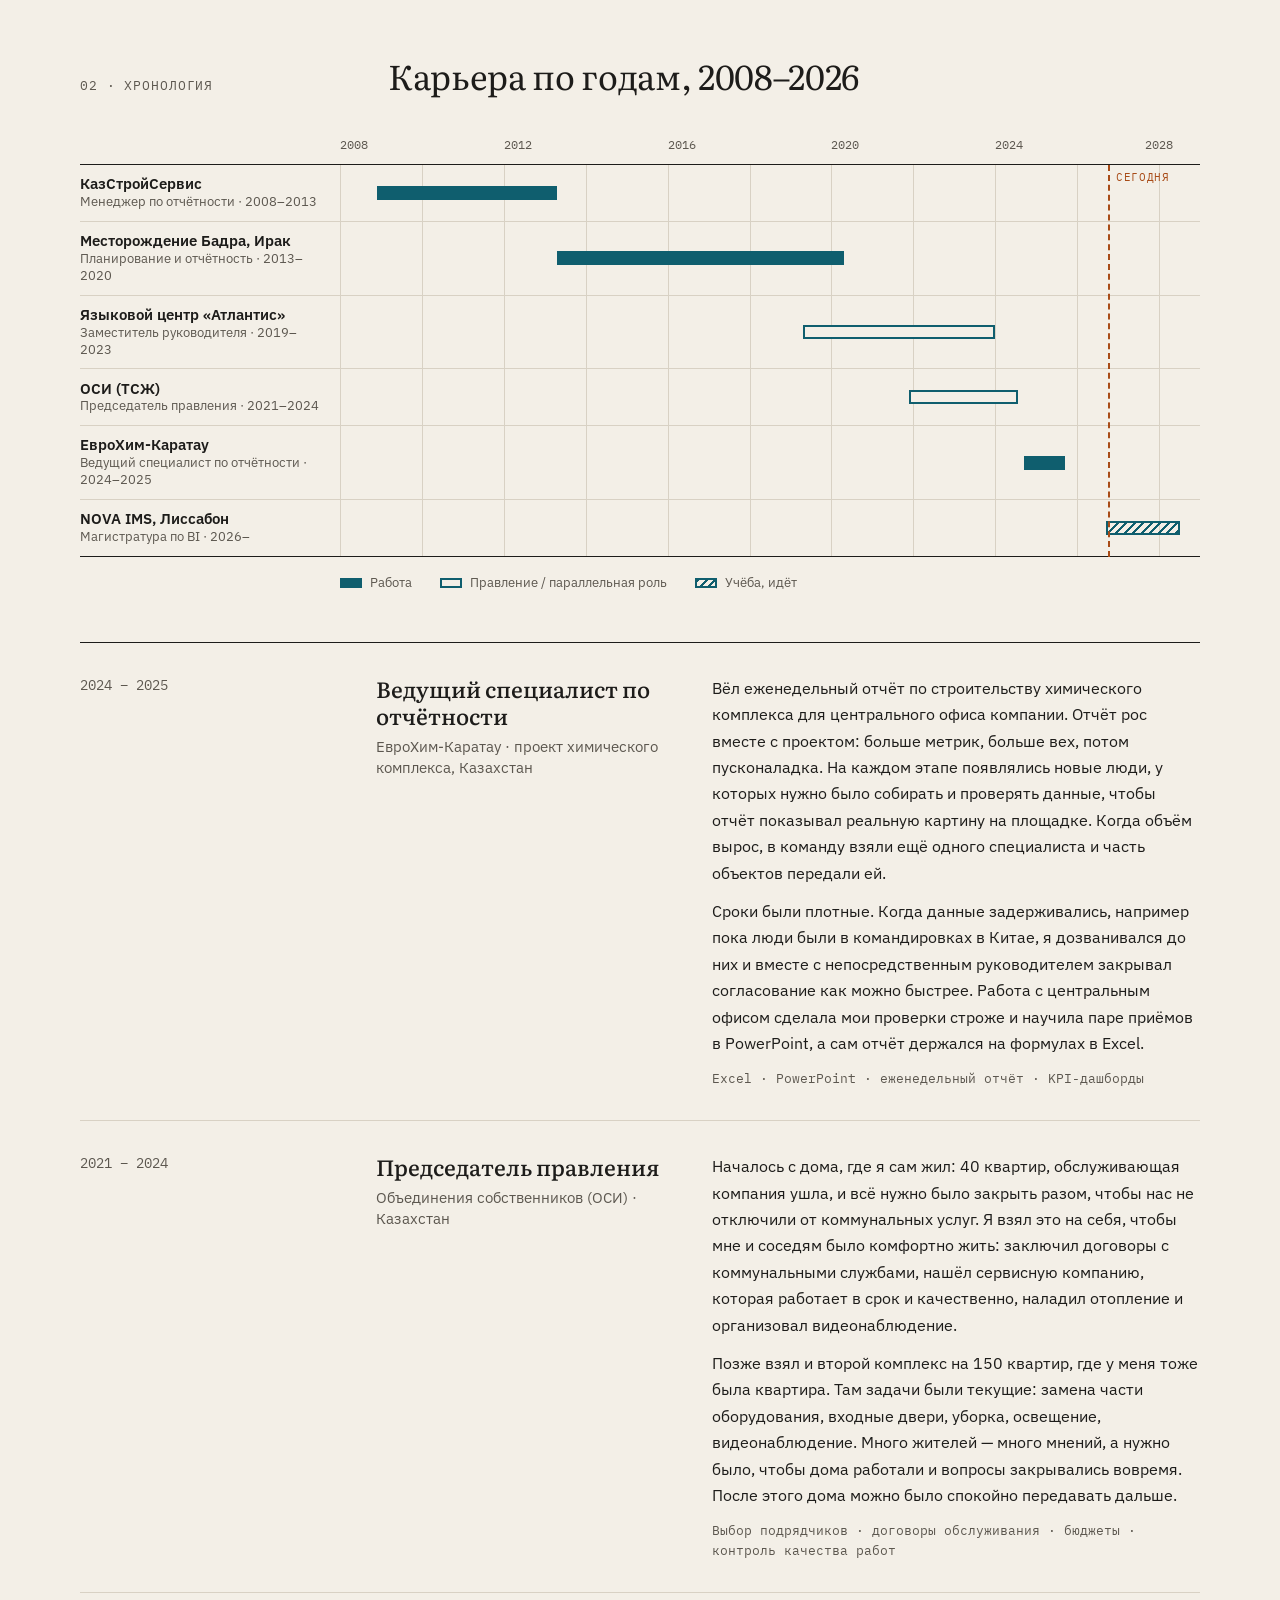
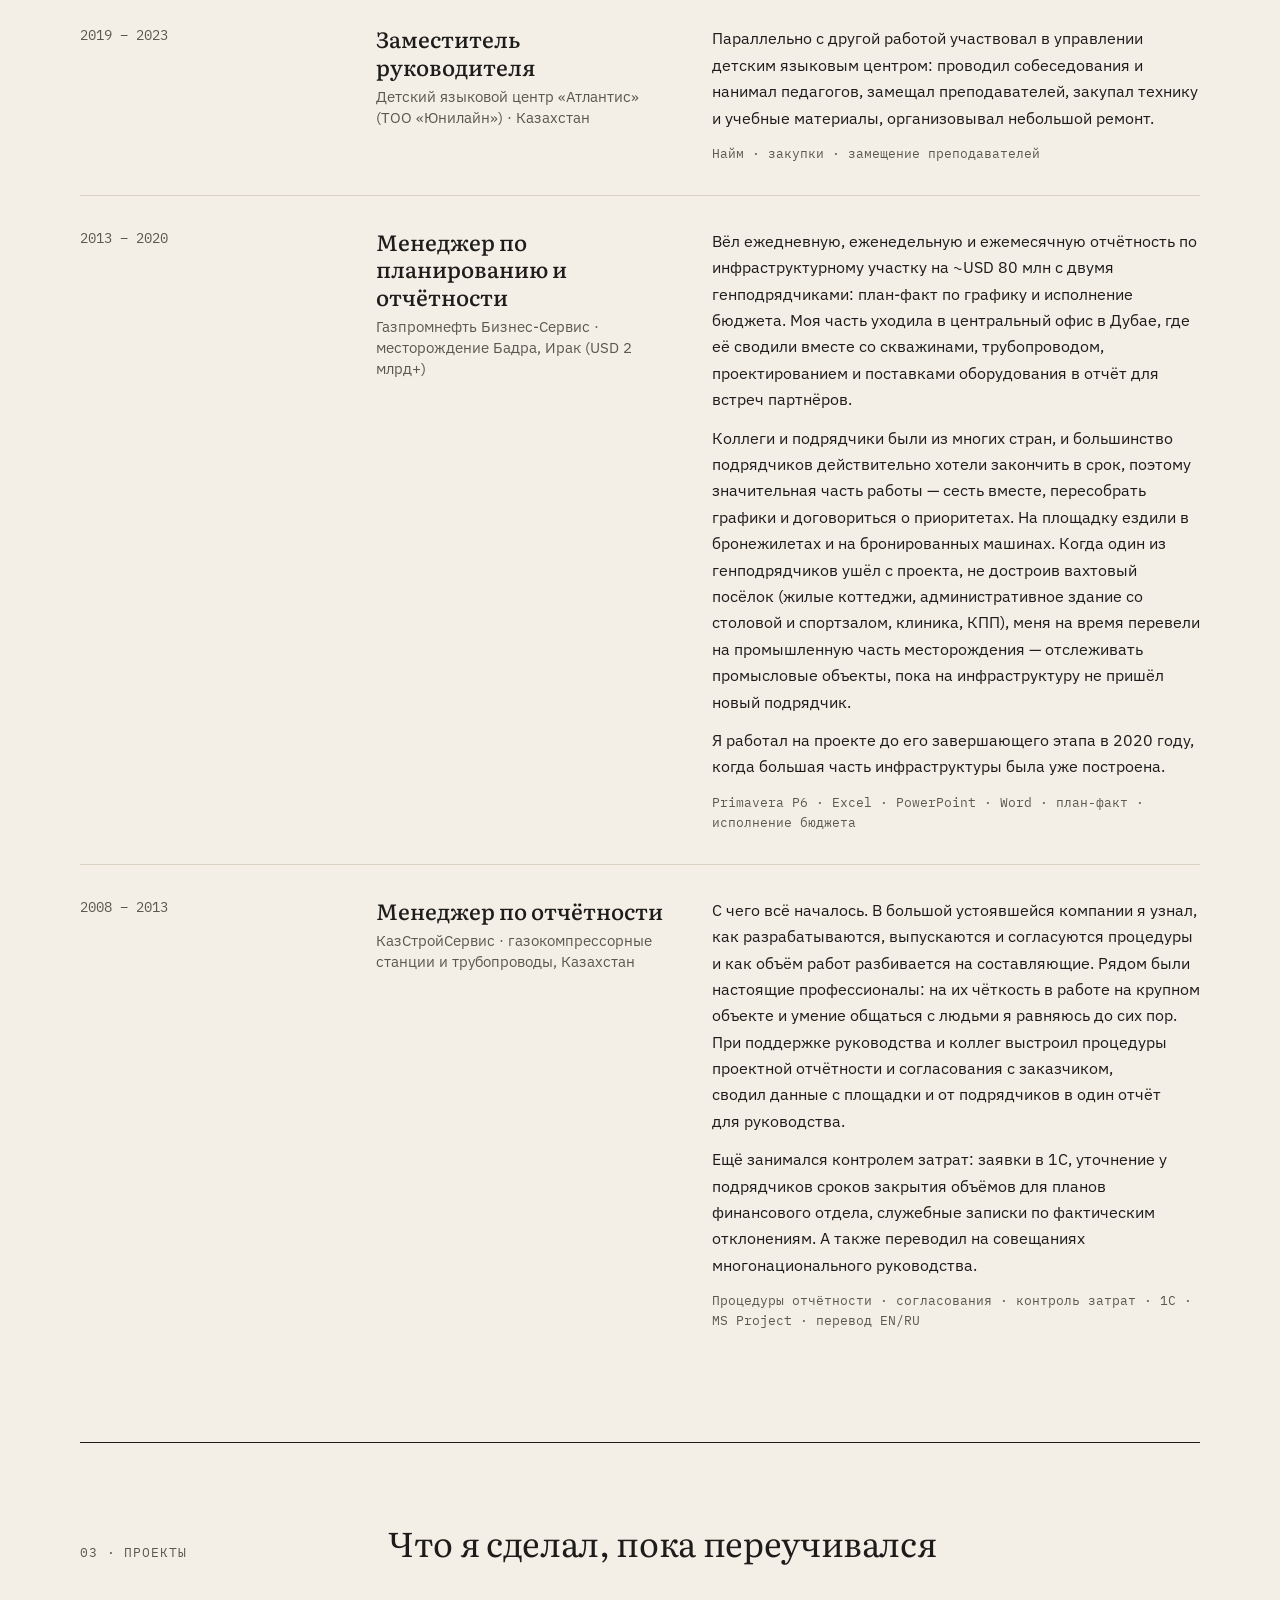
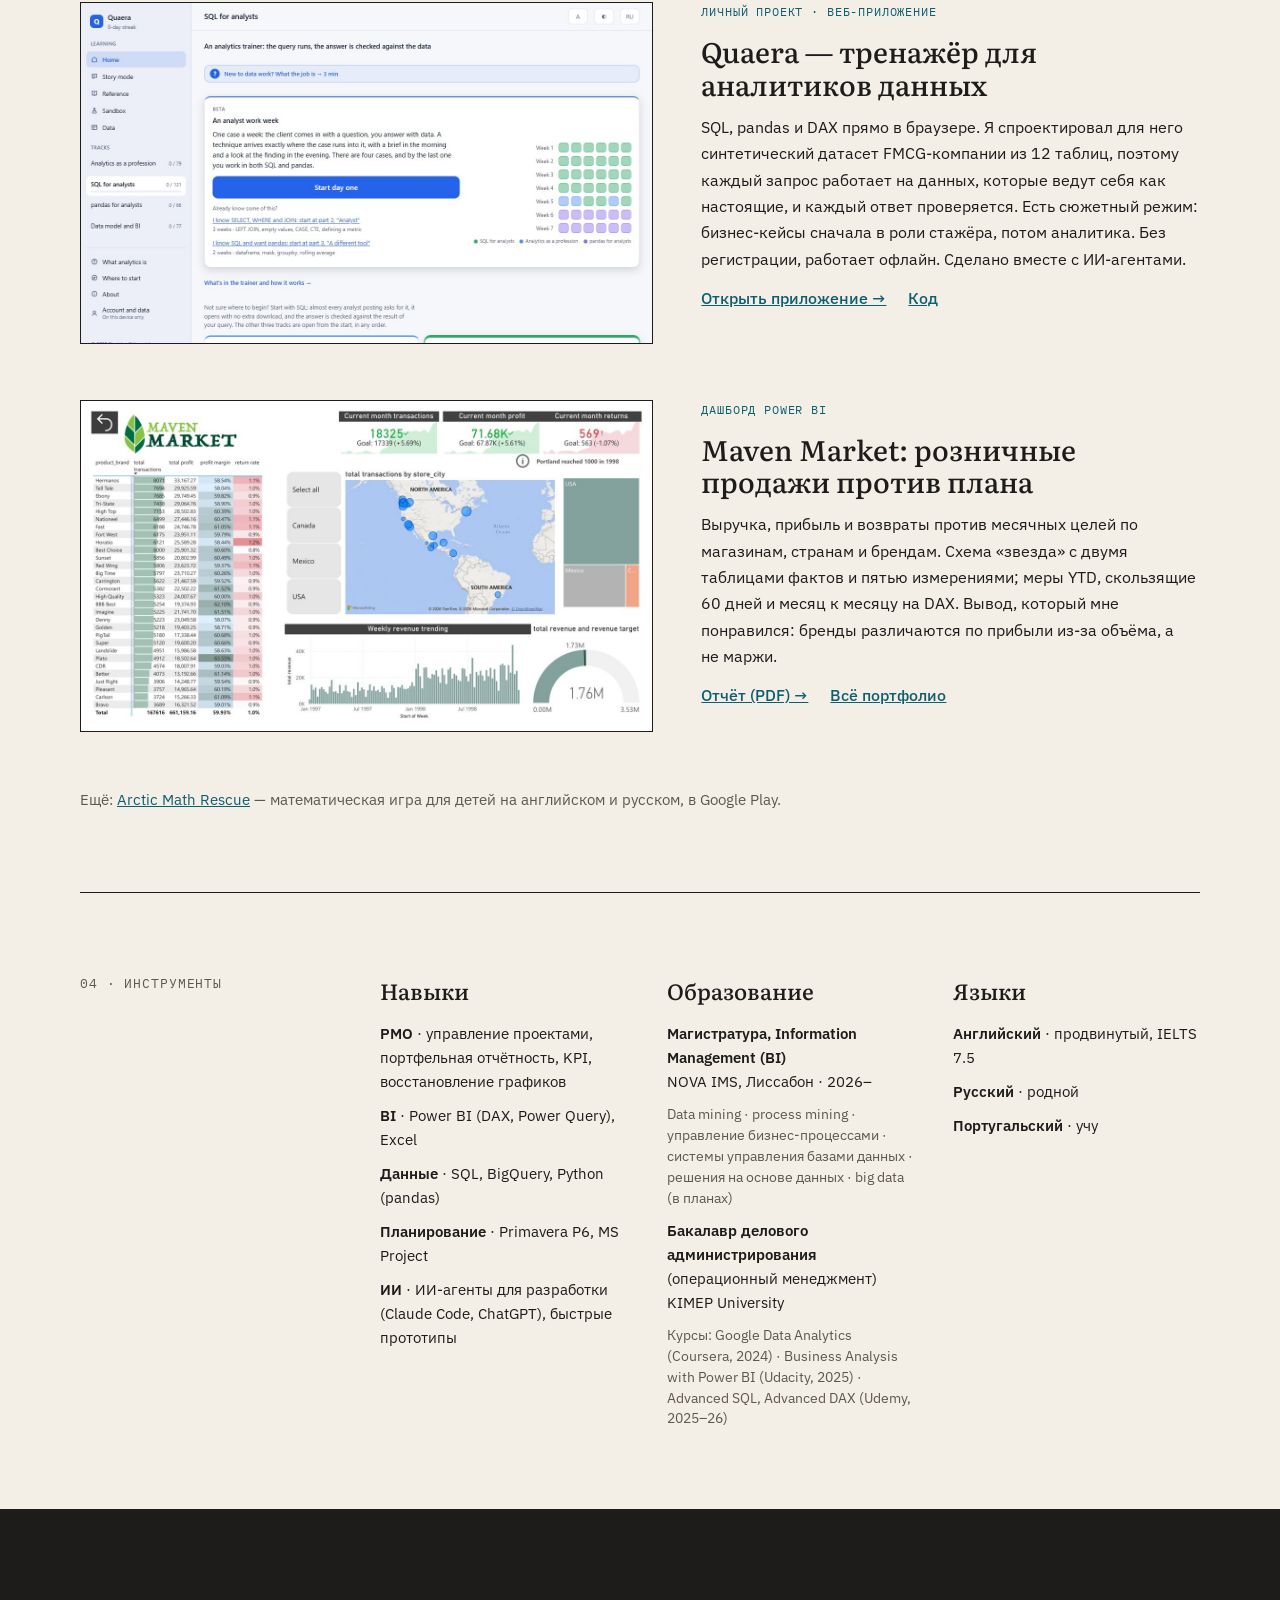
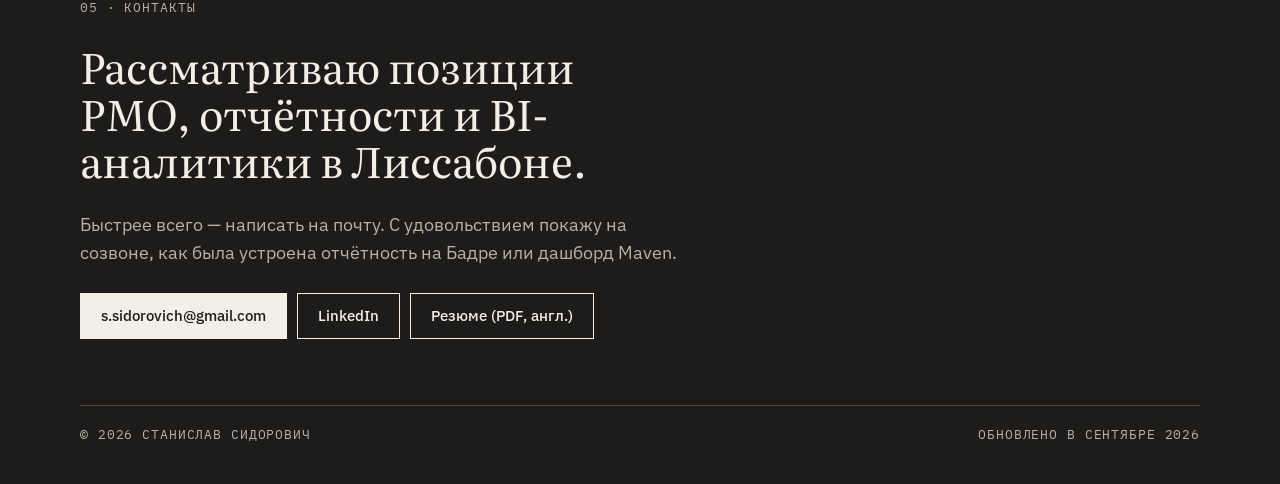
==== commit 5ec54f64: "Reword Badra 2020 sentence: drop completion % and staff-reduction mention Co-Authored-By: Claude Opu" ====
--- a/ru/index.html
+++ b/ru/index.html
@@ -175,7 +175,7 @@
         <div class="desc">
           <p>Вёл ежедневную, еженедельную и ежемесячную отчётность по инфраструктурному участку на ~USD 80 млн с двумя генподрядчиками: план-факт по графику и исполнение бюджета. Моя часть уходила в центральный офис в Дубае, где её сводили вместе со скважинами, трубопроводом, проектированием и поставками оборудования в отчёт для встреч партнёров.</p>
           <p>Коллеги и подрядчики были из многих стран, и большинство подрядчиков действительно хотели закончить в срок, поэтому значительная часть работы — сесть вместе, пересобрать графики и договориться о приоритетах. На площадку ездили в бронежилетах и на бронированных машинах. Когда один из генподрядчиков ушёл с проекта, не достроив вахтовый посёлок (жилые коттеджи, административное здание со столовой и спортзалом, клиника, КПП), меня на время перевели на промышленную часть месторождения — отслеживать промысловые объекты, пока на инфраструктуру не пришёл новый подрядчик.</p>
-          <p>К 2020 году проект был готов более чем на 90%, команду постепенно сокращали, а с началом пандемии на вахте оставили только критически необходимых специалистов.</p>
+          <p>Я работал на проекте до его завершающего этапа в 2020 году, когда большая часть инфраструктуры была уже построена.</p>
           <div class="tools">Primavera P6 · Excel · PowerPoint · Word · план-факт · исполнение бюджета</div>
         </div>
       </article>
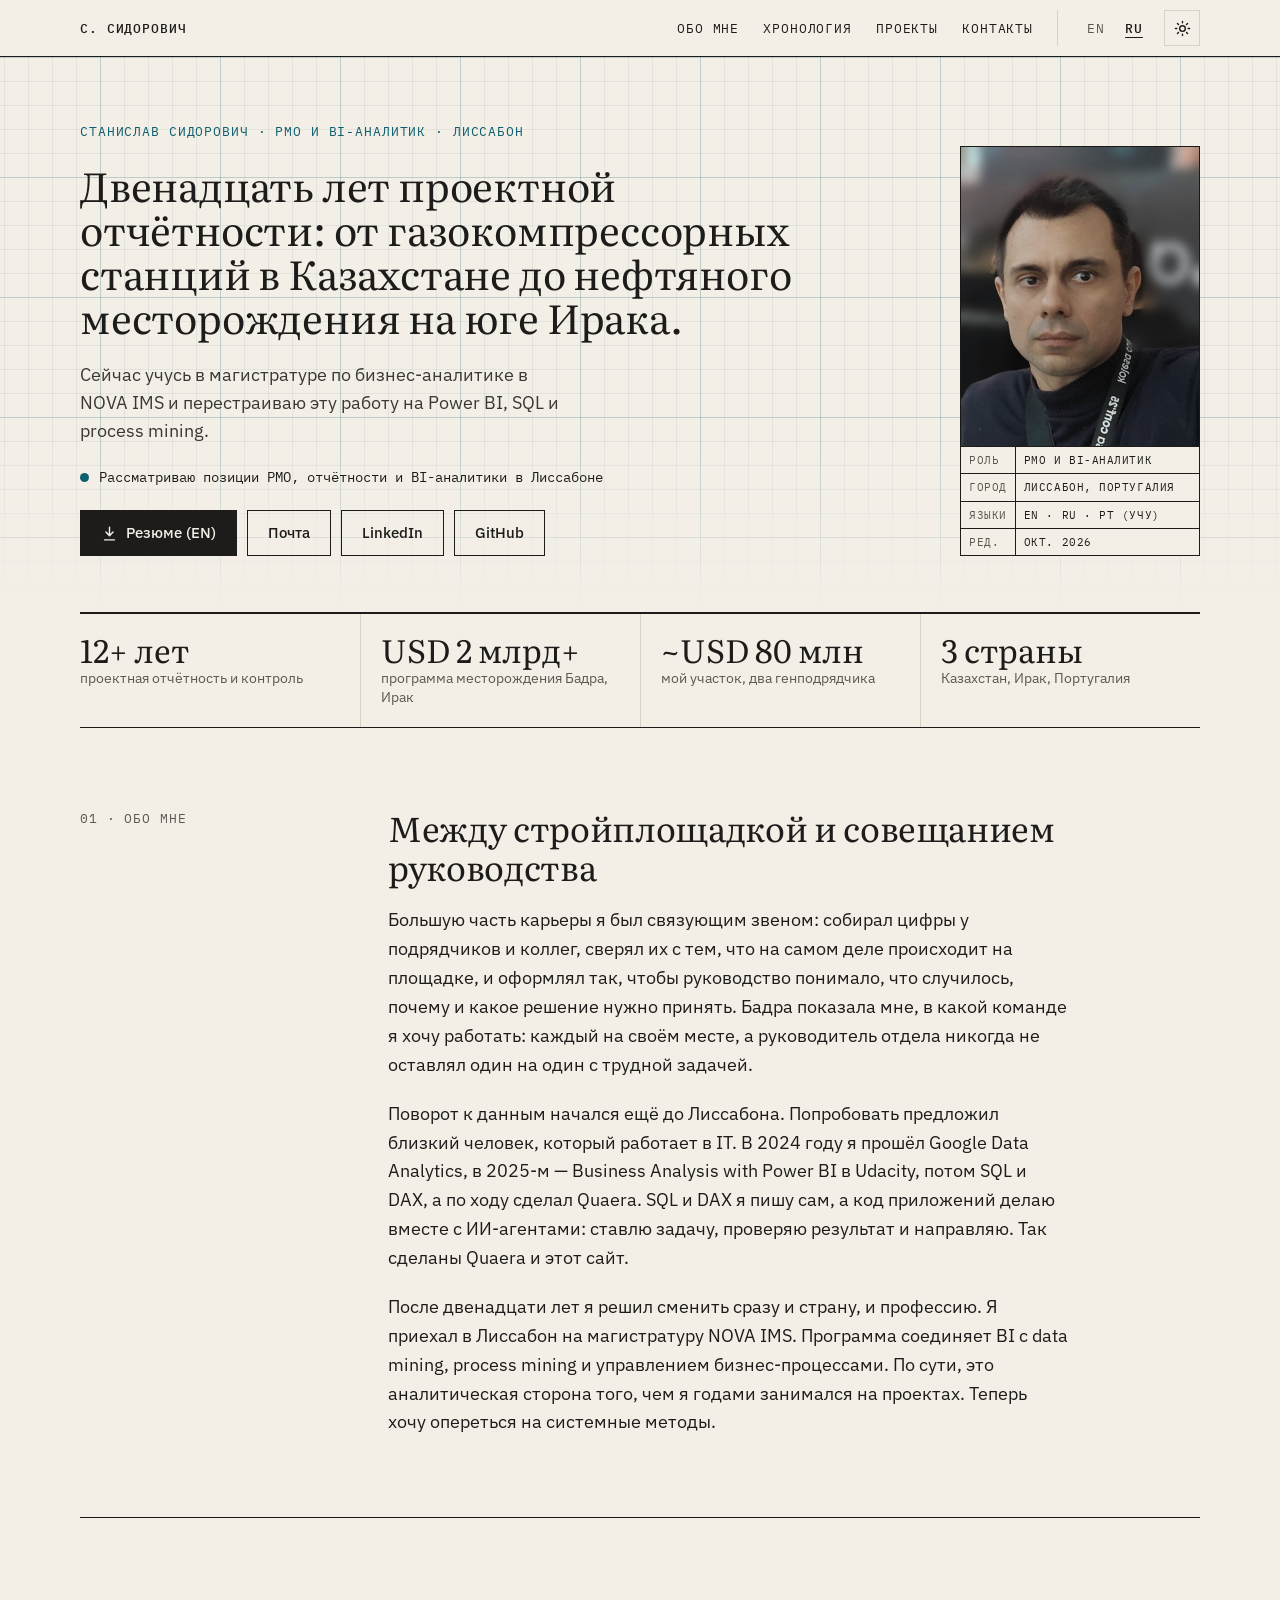
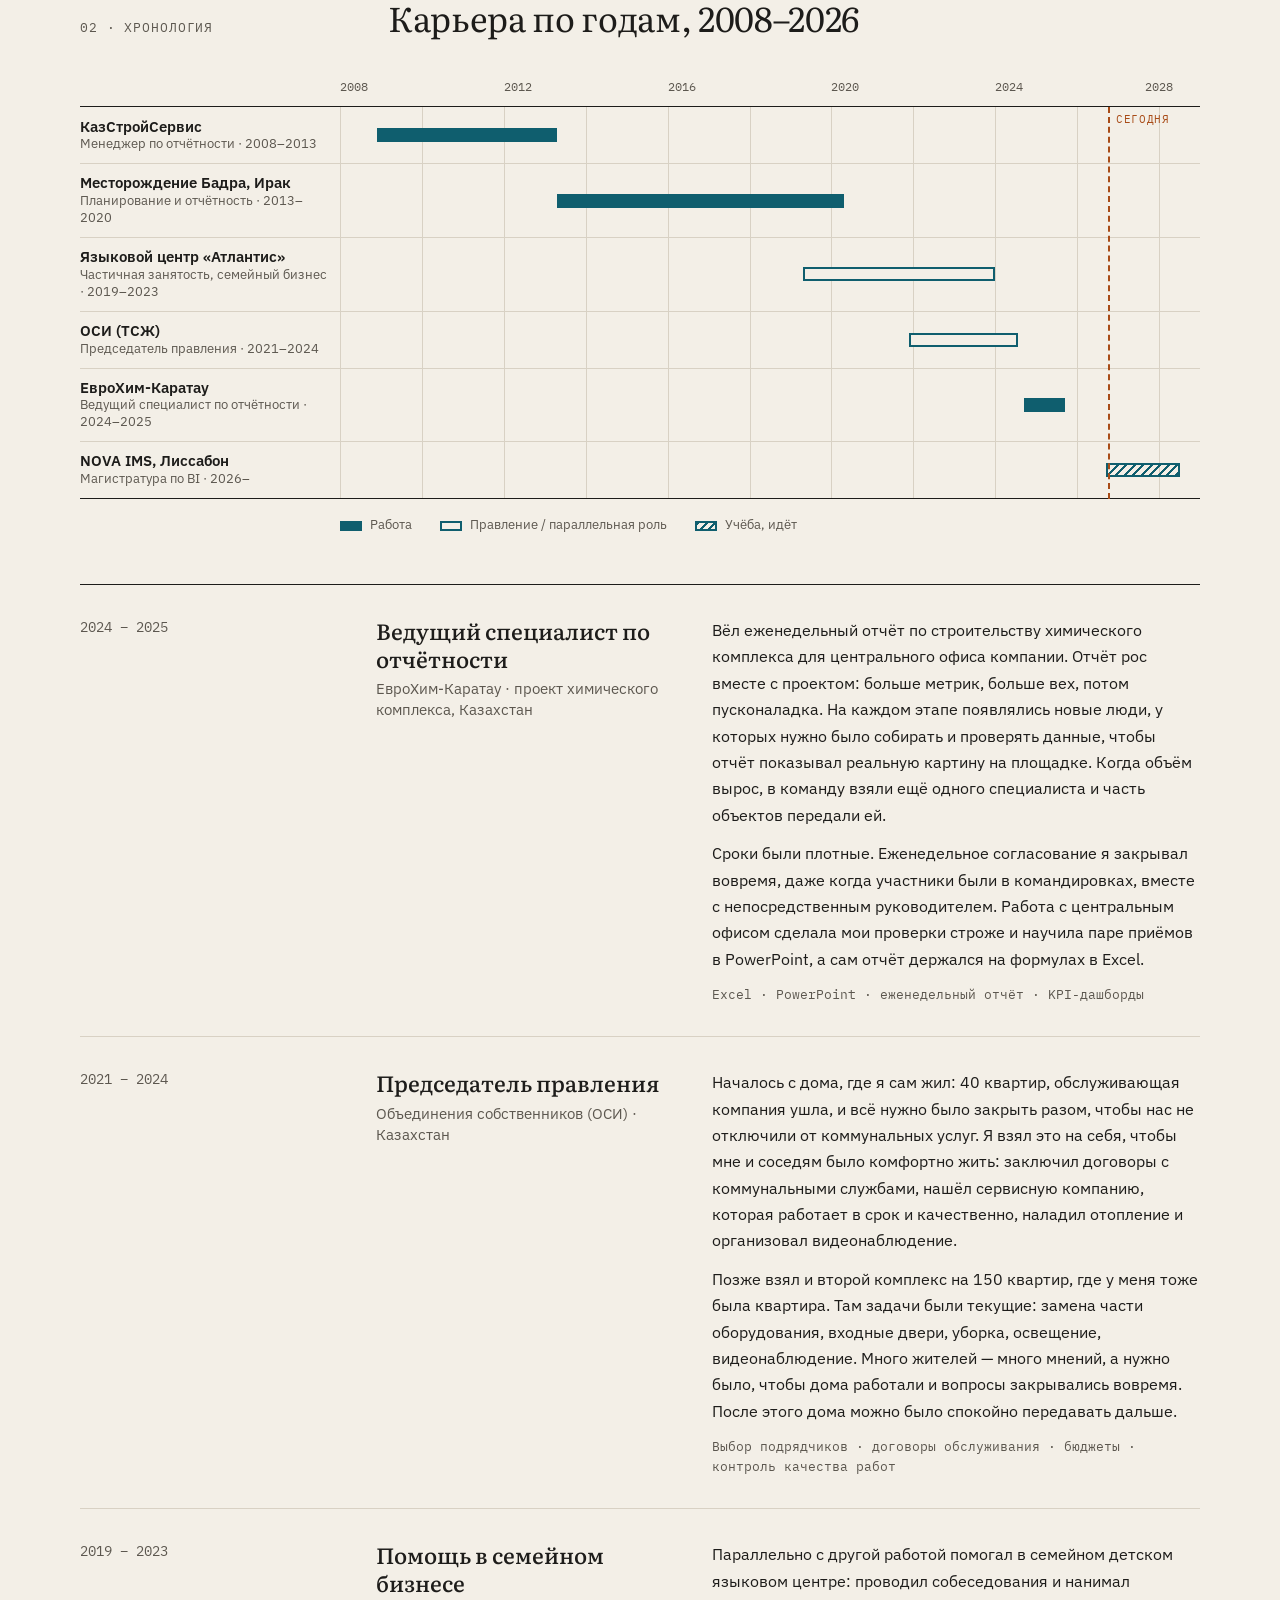
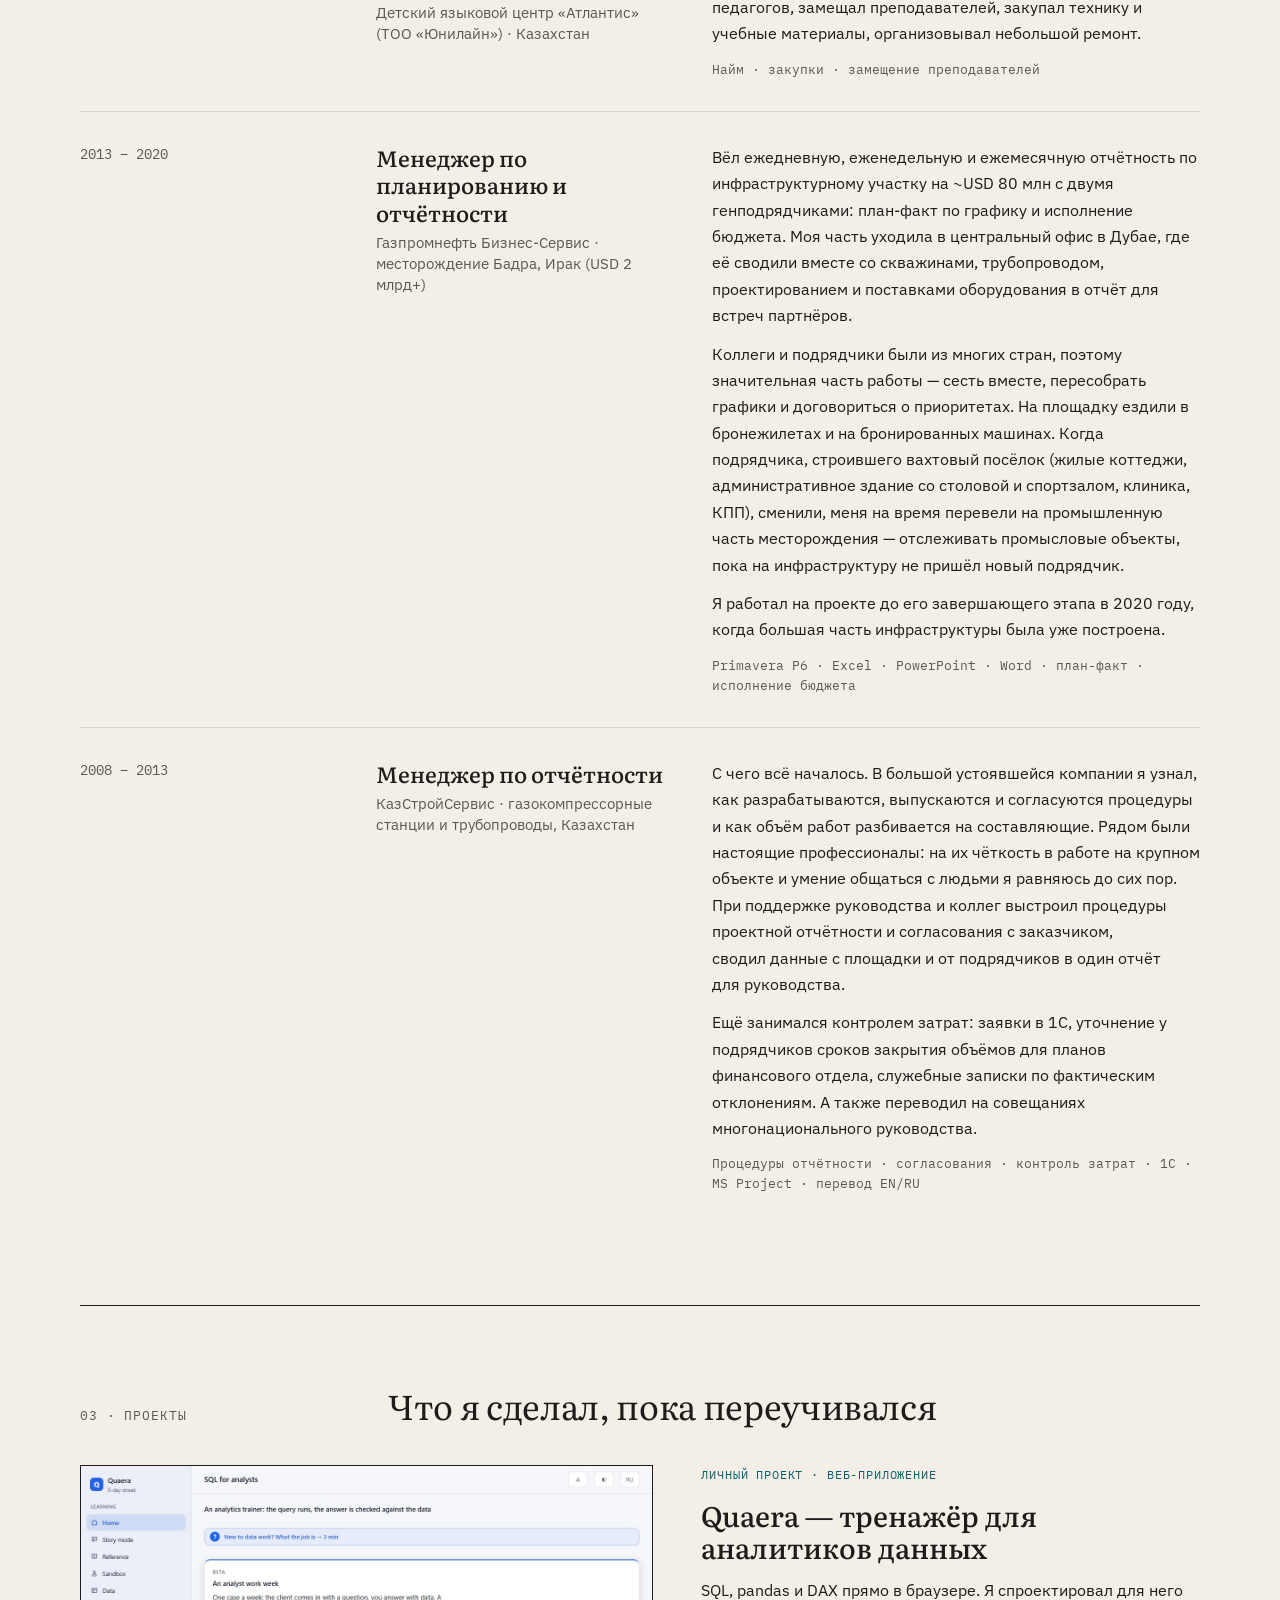
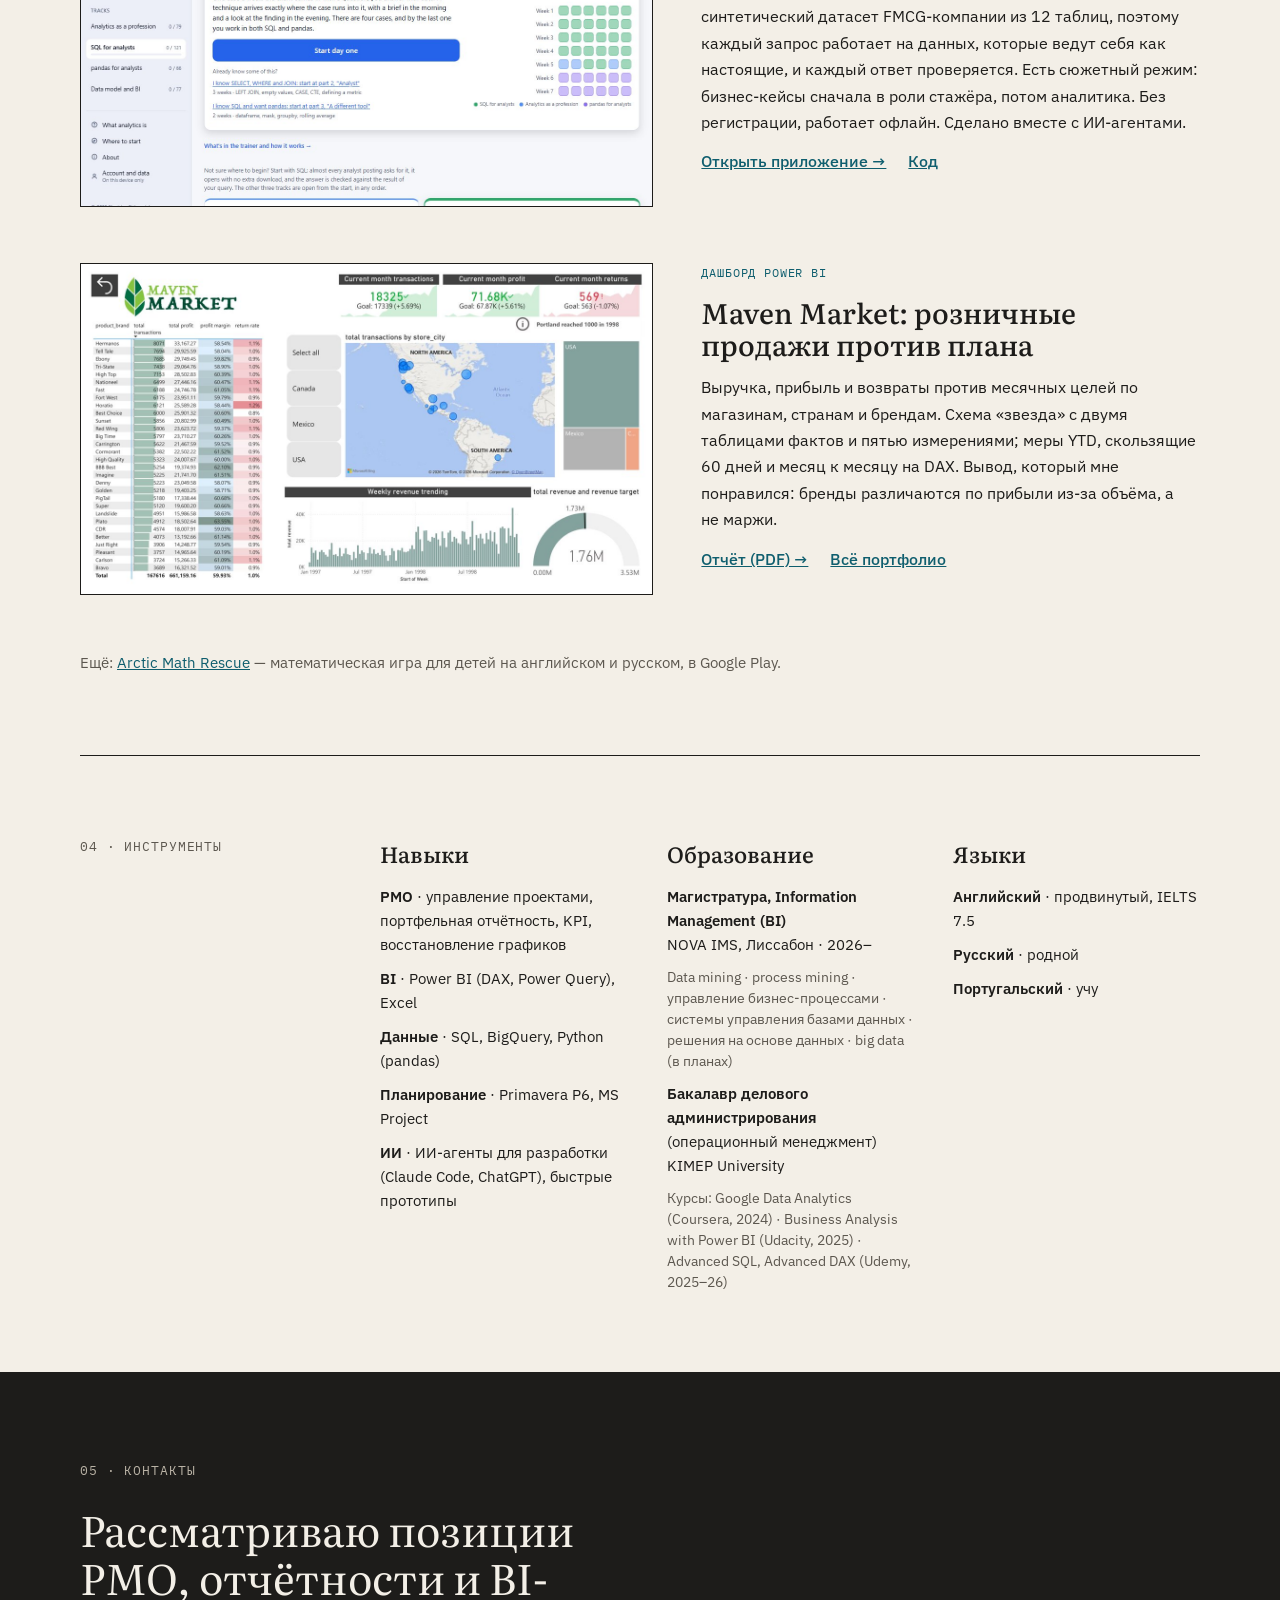
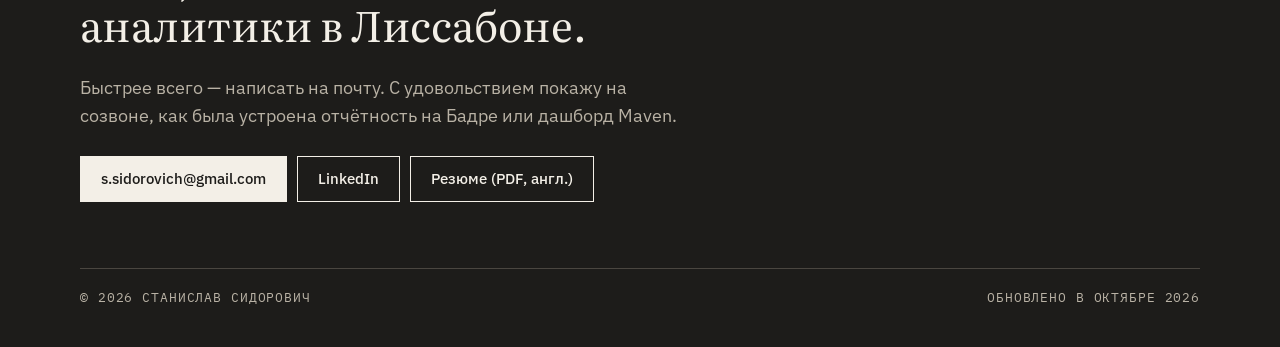
==== commit 19c57027: "Soften wording: Atlantis role, Badra/EuroChem phrasing, remove family details, update date Co-Author" ====
--- a/ru/index.html
+++ b/ru/index.html
@@ -71,7 +71,7 @@
         <span>Роль</span><span>PMO и BI-аналитик</span>
         <span>Город</span><span>Лиссабон, Португалия</span>
         <span>Языки</span><span>EN · RU · PT (учу)</span>
-        <span>Ред.</span><span>Сент. 2026</span>
+        <span>Ред.</span><span>Окт. 2026</span>
       </figcaption>
     </figure>
   </section>
@@ -88,9 +88,9 @@
       <div class="mono muted">01 · Обо мне</div>
       <div class="body">
         <h2>Между стройплощадкой и совещанием руководства</h2>
-        <p>Большую часть карьеры я был связующим звеном: собирал цифры у подрядчиков и коллег, сверял их с тем, что на самом деле происходит на площадке, и оформлял так, чтобы руководство понимало, что случилось, почему и какое решение нужно принять. На Бадре я увидел, как это выглядит, когда всё работает: каждый на своём месте, а руководитель отдела никогда не оставлял один на один с трудной задачей. В такой команде я и хочу работать.</p>
-        <p>Поворот к данным начался ещё до Лиссабона. Младший брат — тимлид в IT в Амстердаме, который много лет работает бок о бок с аналитиками, — предложил попробовать. В 2024 году я прошёл Google Data Analytics, в 2025-м — Business Analysis with Power BI в Udacity, потом SQL и DAX, а по ходу сделал Quaera. Сейчас почти всё я строю вместе с ИИ-агентами: ставлю задачу, проверяю результат и направляю, а код пишут они. Так сделаны Quaera и этот сайт.</p>
-        <p>После двенадцати лет я решил сменить сразу и страну, и профессию. Сестра с сентября учится в UCLL в Бельгии, а я приехал в Лиссабон на магистратуру NOVA IMS. Программа соединяет BI с data mining, process mining и управлением бизнес-процессами. По сути, это аналитическая сторона того, чем я годами занимался на проектах. Теперь хочу делать это как следует.</p>
+        <p>Большую часть карьеры я был связующим звеном: собирал цифры у подрядчиков и коллег, сверял их с тем, что на самом деле происходит на площадке, и оформлял так, чтобы руководство понимало, что случилось, почему и какое решение нужно принять. Бадра показала мне, в какой команде я хочу работать: каждый на своём месте, а руководитель отдела никогда не оставлял один на один с трудной задачей.</p>
+        <p>Поворот к данным начался ещё до Лиссабона. Попробовать предложил близкий человек, который работает в IT. В 2024 году я прошёл Google Data Analytics, в 2025-м — Business Analysis with Power BI в Udacity, потом SQL и DAX, а по ходу сделал Quaera. SQL и DAX я пишу сам, а код приложений делаю вместе с ИИ-агентами: ставлю задачу, проверяю результат и направляю. Так сделаны Quaera и этот сайт.</p>
+        <p>После двенадцати лет я решил сменить сразу и страну, и профессию. Я приехал в Лиссабон на магистратуру NOVA IMS. Программа соединяет BI с data mining, process mining и управлением бизнес-процессами. По сути, это аналитическая сторона того, чем я годами занимался на проектах. Теперь хочу опереться на системные методы.</p>
       </div>
     </div>
   </section>
@@ -118,7 +118,7 @@
         <div class="g-track"><div class="bar" style="left:25.24%;width:33.33%"></div></div>
       </div>
       <div class="g-row">
-        <div class="g-label"><b>Языковой центр «Атлантис»</b><span>Заместитель руководителя · 2019–2023</span></div>
+        <div class="g-label"><b>Языковой центр «Атлантис»</b><span>Частичная занятость, семейный бизнес · 2019–2023</span></div>
         <div class="g-track"><div class="bar board" style="left:53.81%;width:22.38%"></div></div>
       </div>
       <div class="g-row">
@@ -148,7 +148,7 @@
         <div><h3>Ведущий специалист по отчётности</h3><div class="org">ЕвроХим-Каратау · проект химического комплекса, Казахстан</div></div>
         <div class="desc">
           <p>Вёл еженедельный отчёт по строительству химического комплекса для центрального офиса компании. Отчёт рос вместе с проектом: больше метрик, больше вех, потом пусконаладка. На каждом этапе появлялись новые люди, у которых нужно было собирать и проверять данные, чтобы отчёт показывал реальную картину на площадке. Когда объём вырос, в команду взяли ещё одного специалиста и часть объектов передали ей.</p>
-          <p>Сроки были плотные. Когда данные задерживались, например пока люди были в командировках в Китае, я дозванивался до них и вместе с непосредственным руководителем закрывал согласование как можно быстрее. Работа с центральным офисом сделала мои проверки строже и научила паре приёмов в PowerPoint, а сам отчёт держался на формулах в Excel.</p>
+          <p>Сроки были плотные. Еженедельное согласование я закрывал вовремя, даже когда участники были в командировках, вместе с непосредственным руководителем. Работа с центральным офисом сделала мои проверки строже и научила паре приёмов в PowerPoint, а сам отчёт держался на формулах в Excel.</p>
           <div class="tools">Excel · PowerPoint · еженедельный отчёт · KPI-дашборды</div>
         </div>
       </article>
@@ -163,9 +163,9 @@
       </article>
       <article class="job">
         <time>2019 – 2023</time>
-        <div><h3>Заместитель руководителя</h3><div class="org">Детский языковой центр «Атлантис» (ТОО «Юнилайн») · Казахстан</div></div>
-        <div class="desc">
-          <p>Параллельно с другой работой участвовал в управлении детским языковым центром: проводил собеседования и нанимал педагогов, замещал преподавателей, закупал технику и учебные материалы, организовывал небольшой ремонт.</p>
+        <div><h3>Помощь в семейном бизнесе</h3><div class="org">Детский языковой центр «Атлантис» (ТОО «Юнилайн») · Казахстан</div></div>
+        <div class="desc">
+          <p>Параллельно с другой работой помогал в семейном детском языковом центре: проводил собеседования и нанимал педагогов, замещал преподавателей, закупал технику и учебные материалы, организовывал небольшой ремонт.</p>
           <div class="tools">Найм · закупки · замещение преподавателей</div>
         </div>
       </article>
@@ -174,7 +174,7 @@
         <div><h3>Менеджер по планированию и отчётности</h3><div class="org">Газпромнефть Бизнес-Сервис · месторождение Бадра, Ирак (USD 2 млрд+)</div></div>
         <div class="desc">
           <p>Вёл ежедневную, еженедельную и ежемесячную отчётность по инфраструктурному участку на ~USD 80 млн с двумя генподрядчиками: план-факт по графику и исполнение бюджета. Моя часть уходила в центральный офис в Дубае, где её сводили вместе со скважинами, трубопроводом, проектированием и поставками оборудования в отчёт для встреч партнёров.</p>
-          <p>Коллеги и подрядчики были из многих стран, и большинство подрядчиков действительно хотели закончить в срок, поэтому значительная часть работы — сесть вместе, пересобрать графики и договориться о приоритетах. На площадку ездили в бронежилетах и на бронированных машинах. Когда один из генподрядчиков ушёл с проекта, не достроив вахтовый посёлок (жилые коттеджи, административное здание со столовой и спортзалом, клиника, КПП), меня на время перевели на промышленную часть месторождения — отслеживать промысловые объекты, пока на инфраструктуру не пришёл новый подрядчик.</p>
+          <p>Коллеги и подрядчики были из многих стран, поэтому значительная часть работы — сесть вместе, пересобрать графики и договориться о приоритетах. На площадку ездили в бронежилетах и на бронированных машинах. Когда подрядчика, строившего вахтовый посёлок (жилые коттеджи, административное здание со столовой и спортзалом, клиника, КПП), сменили, меня на время перевели на промышленную часть месторождения — отслеживать промысловые объекты, пока на инфраструктуру не пришёл новый подрядчик.</p>
           <p>Я работал на проекте до его завершающего этапа в 2020 году, когда большая часть инфраструктуры была уже построена.</p>
           <div class="tools">Primavera P6 · Excel · PowerPoint · Word · план-факт · исполнение бюджета</div>
         </div>
@@ -267,7 +267,7 @@
     </div>
     <footer class="mono">
       <span>© 2026 Станислав Сидорович</span>
-      <span>Обновлено в сентябре 2026</span>
+      <span>Обновлено в октябре 2026</span>
     </footer>
   </div>
 </section>
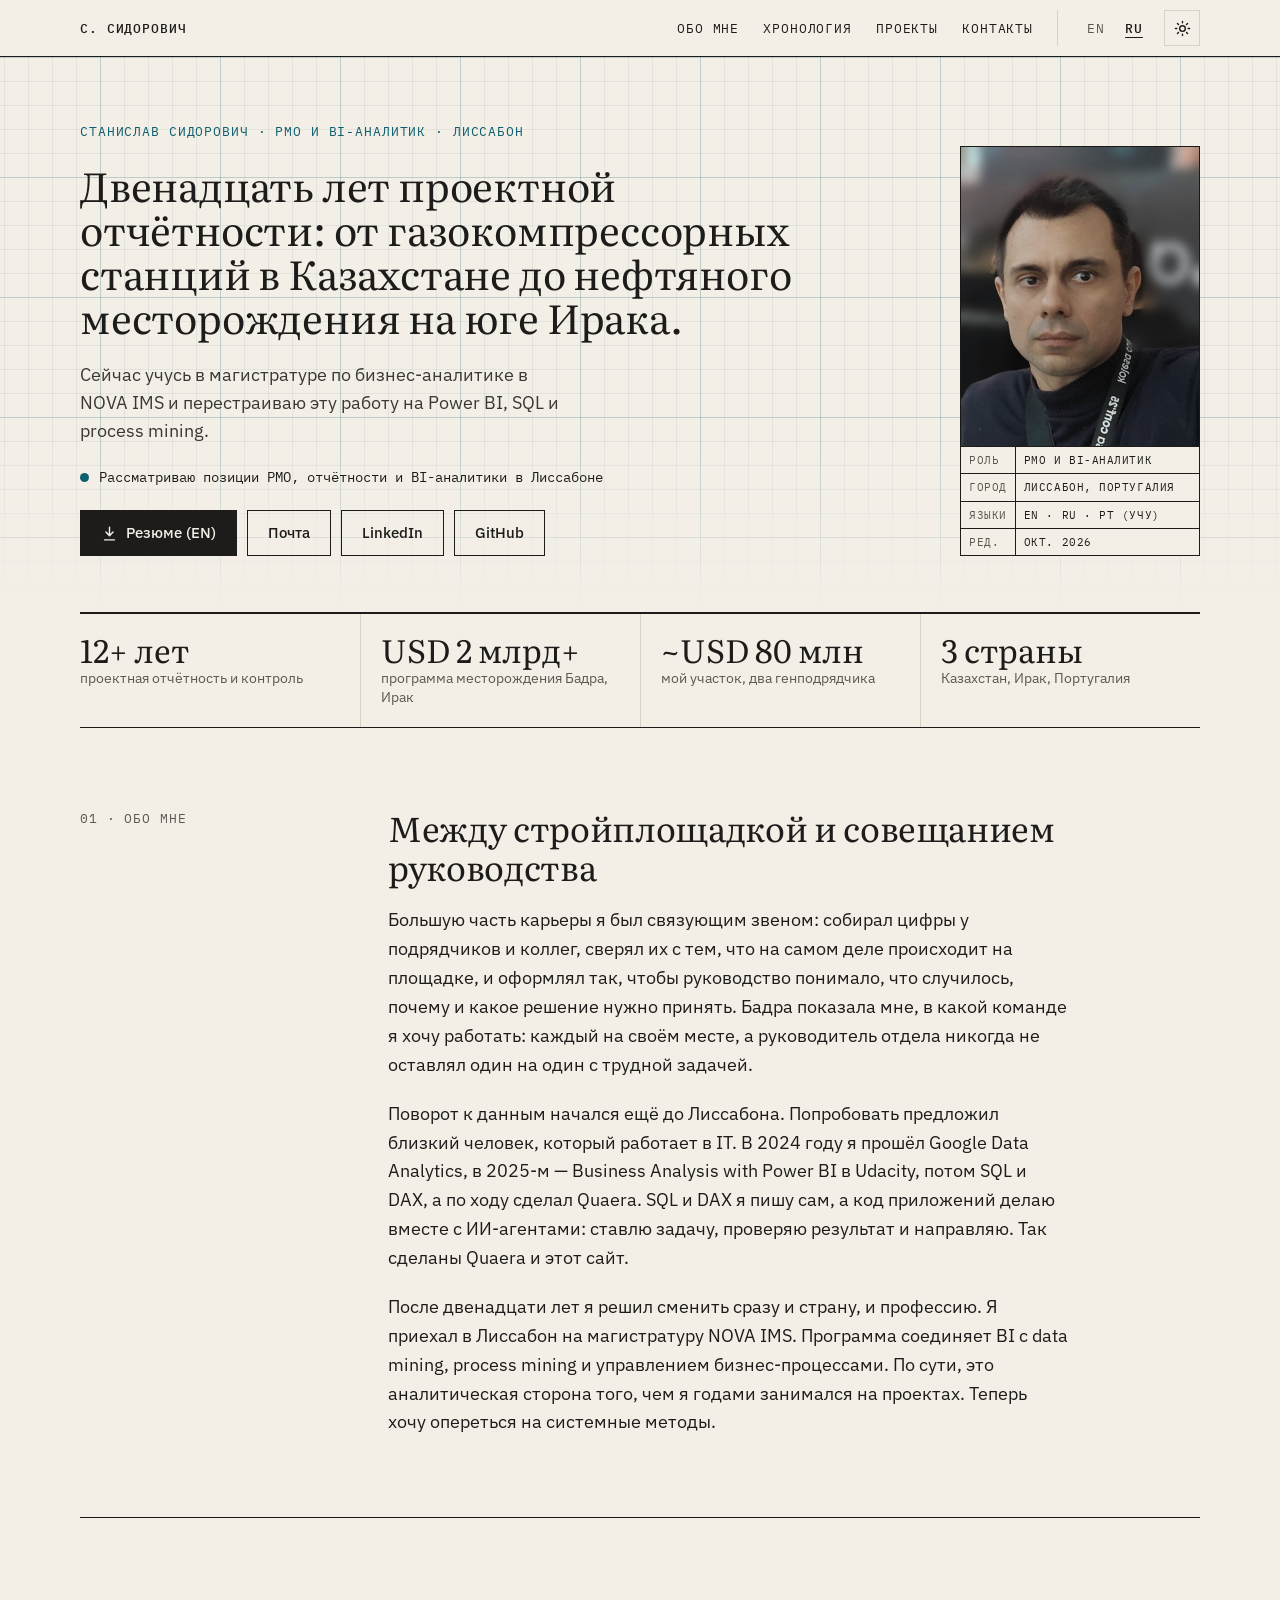
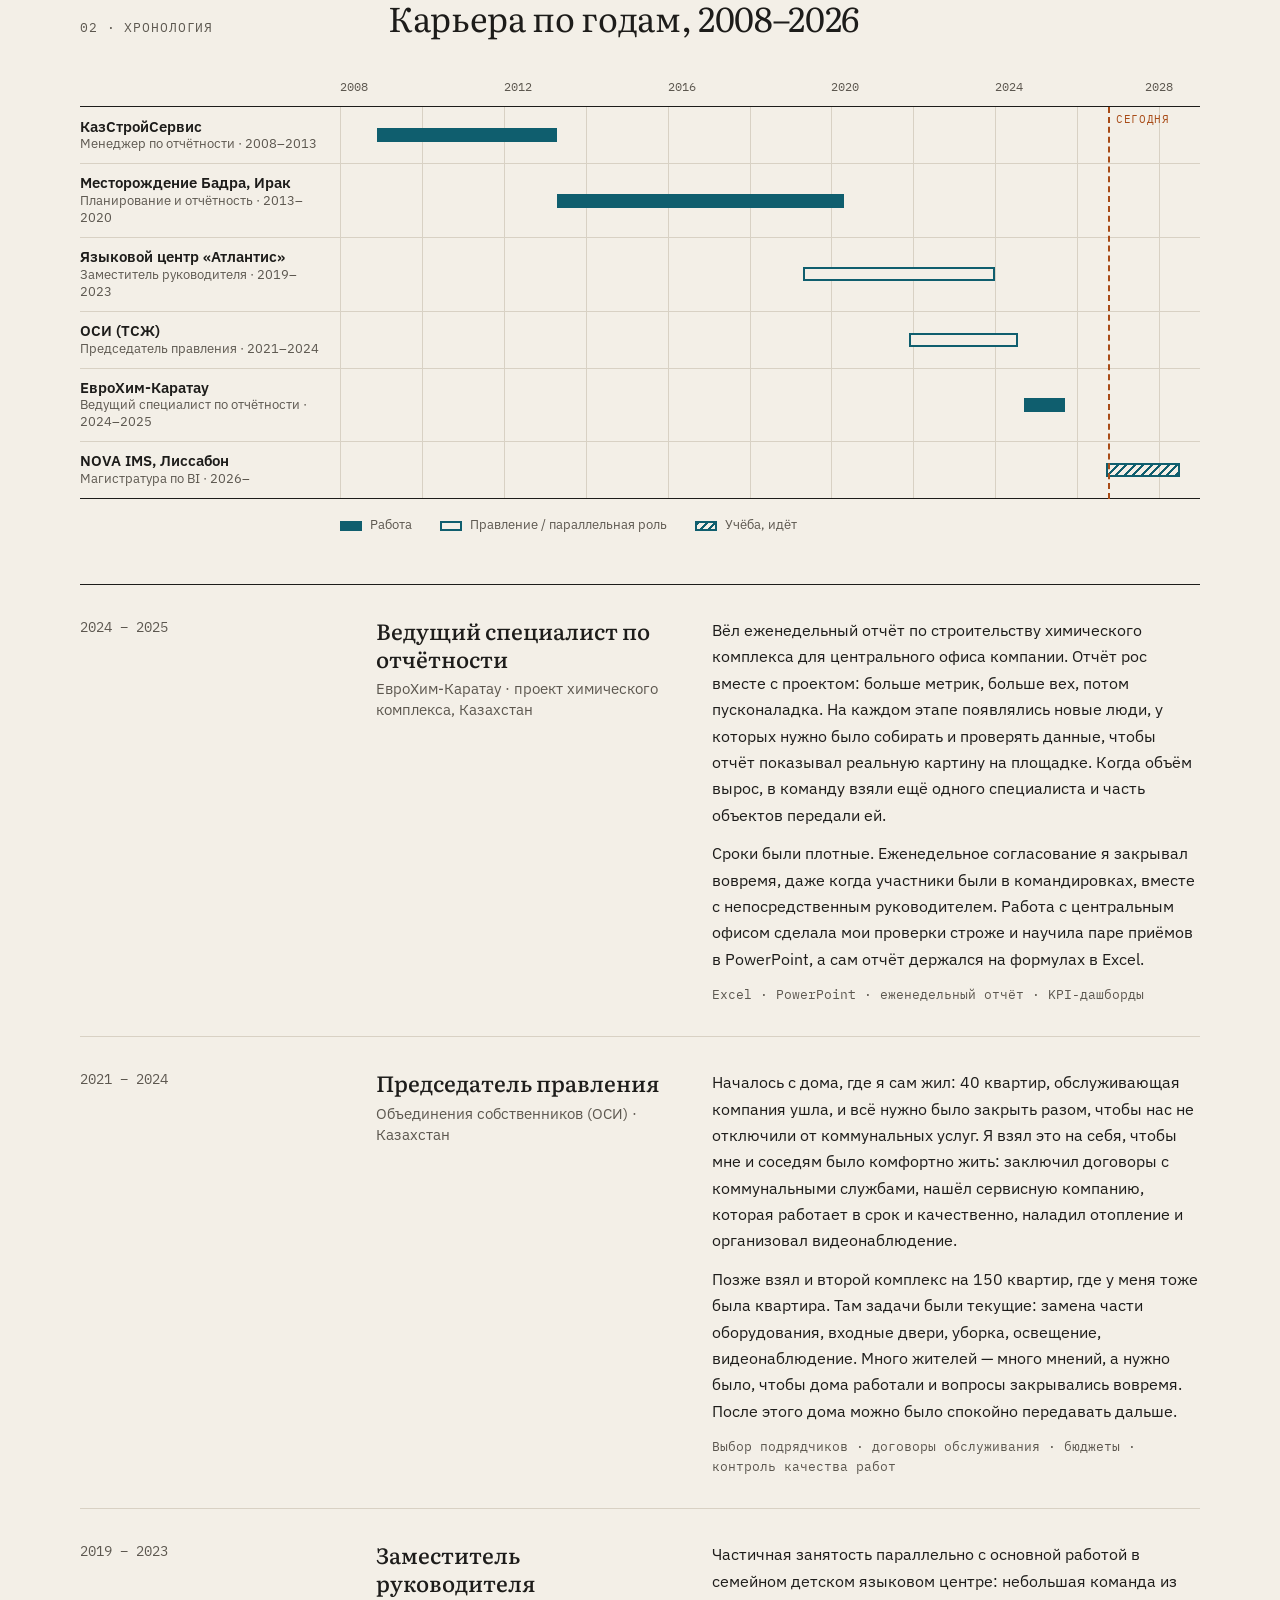
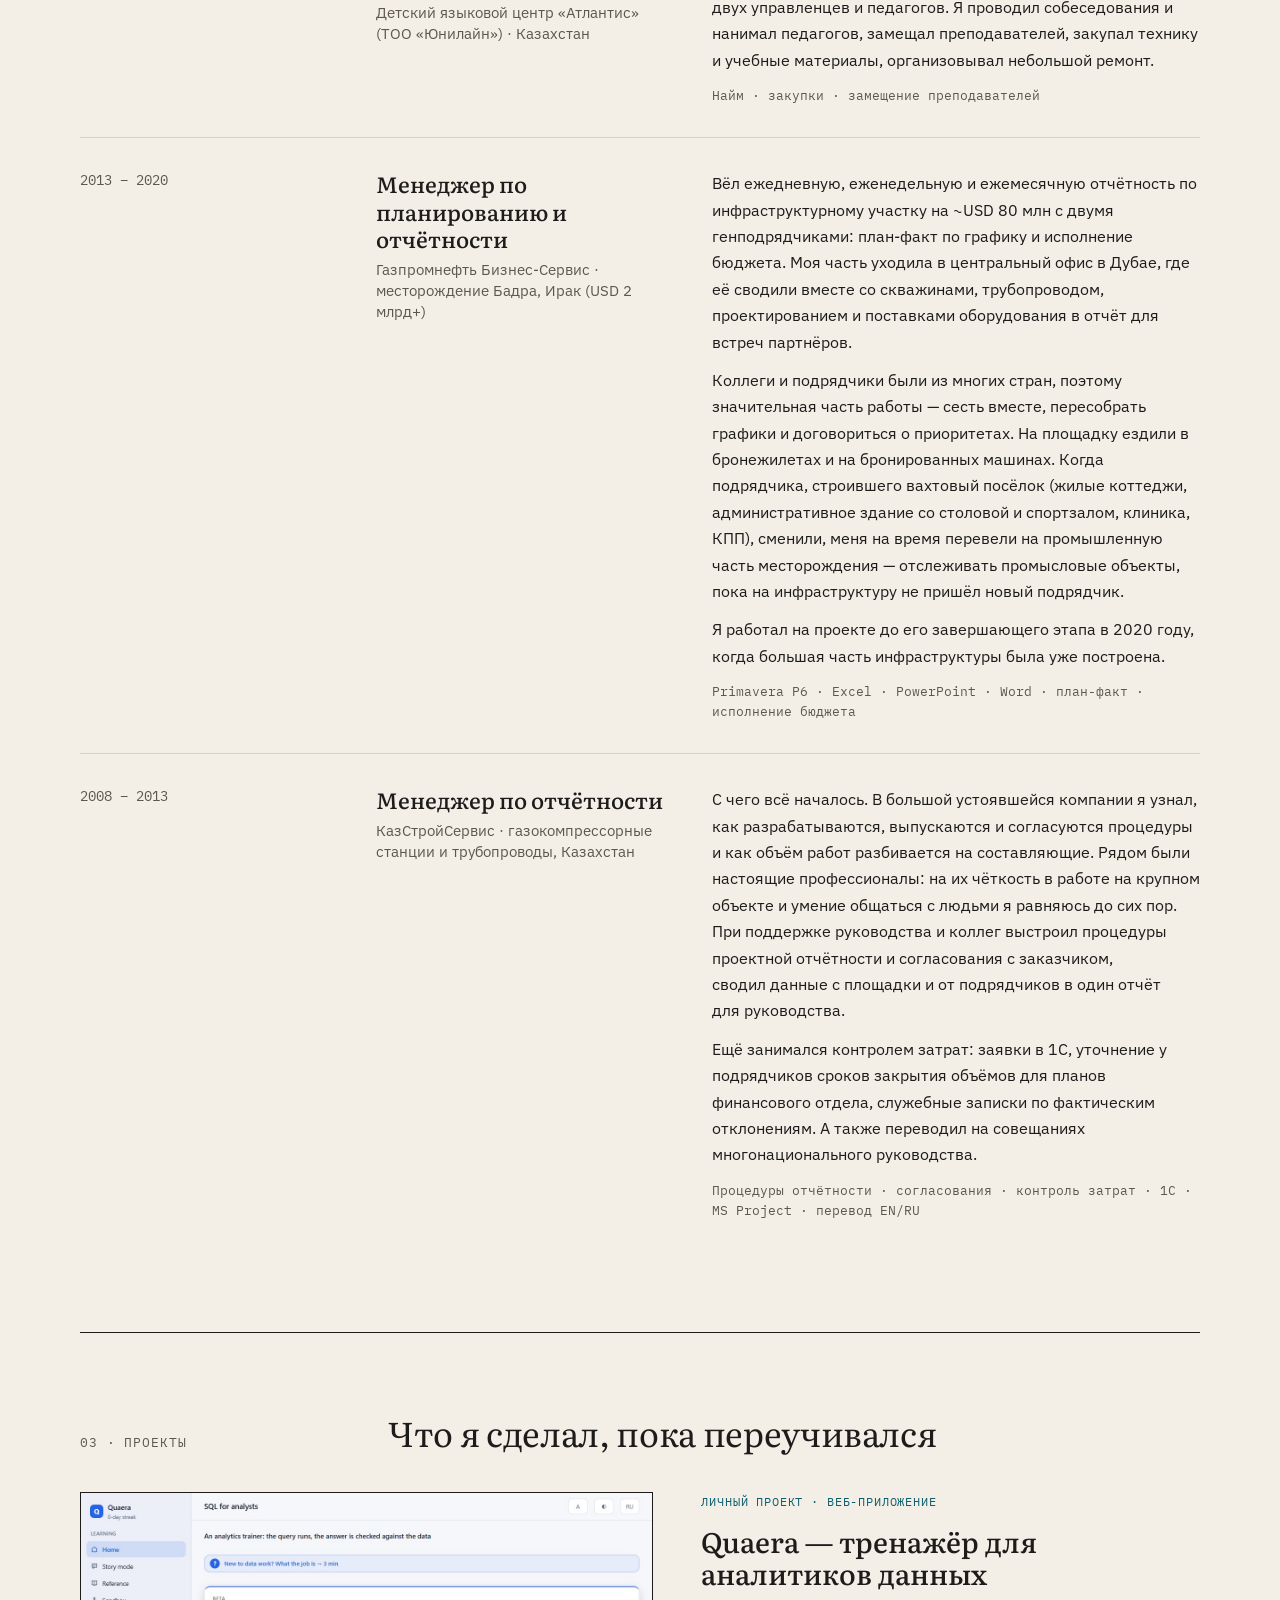
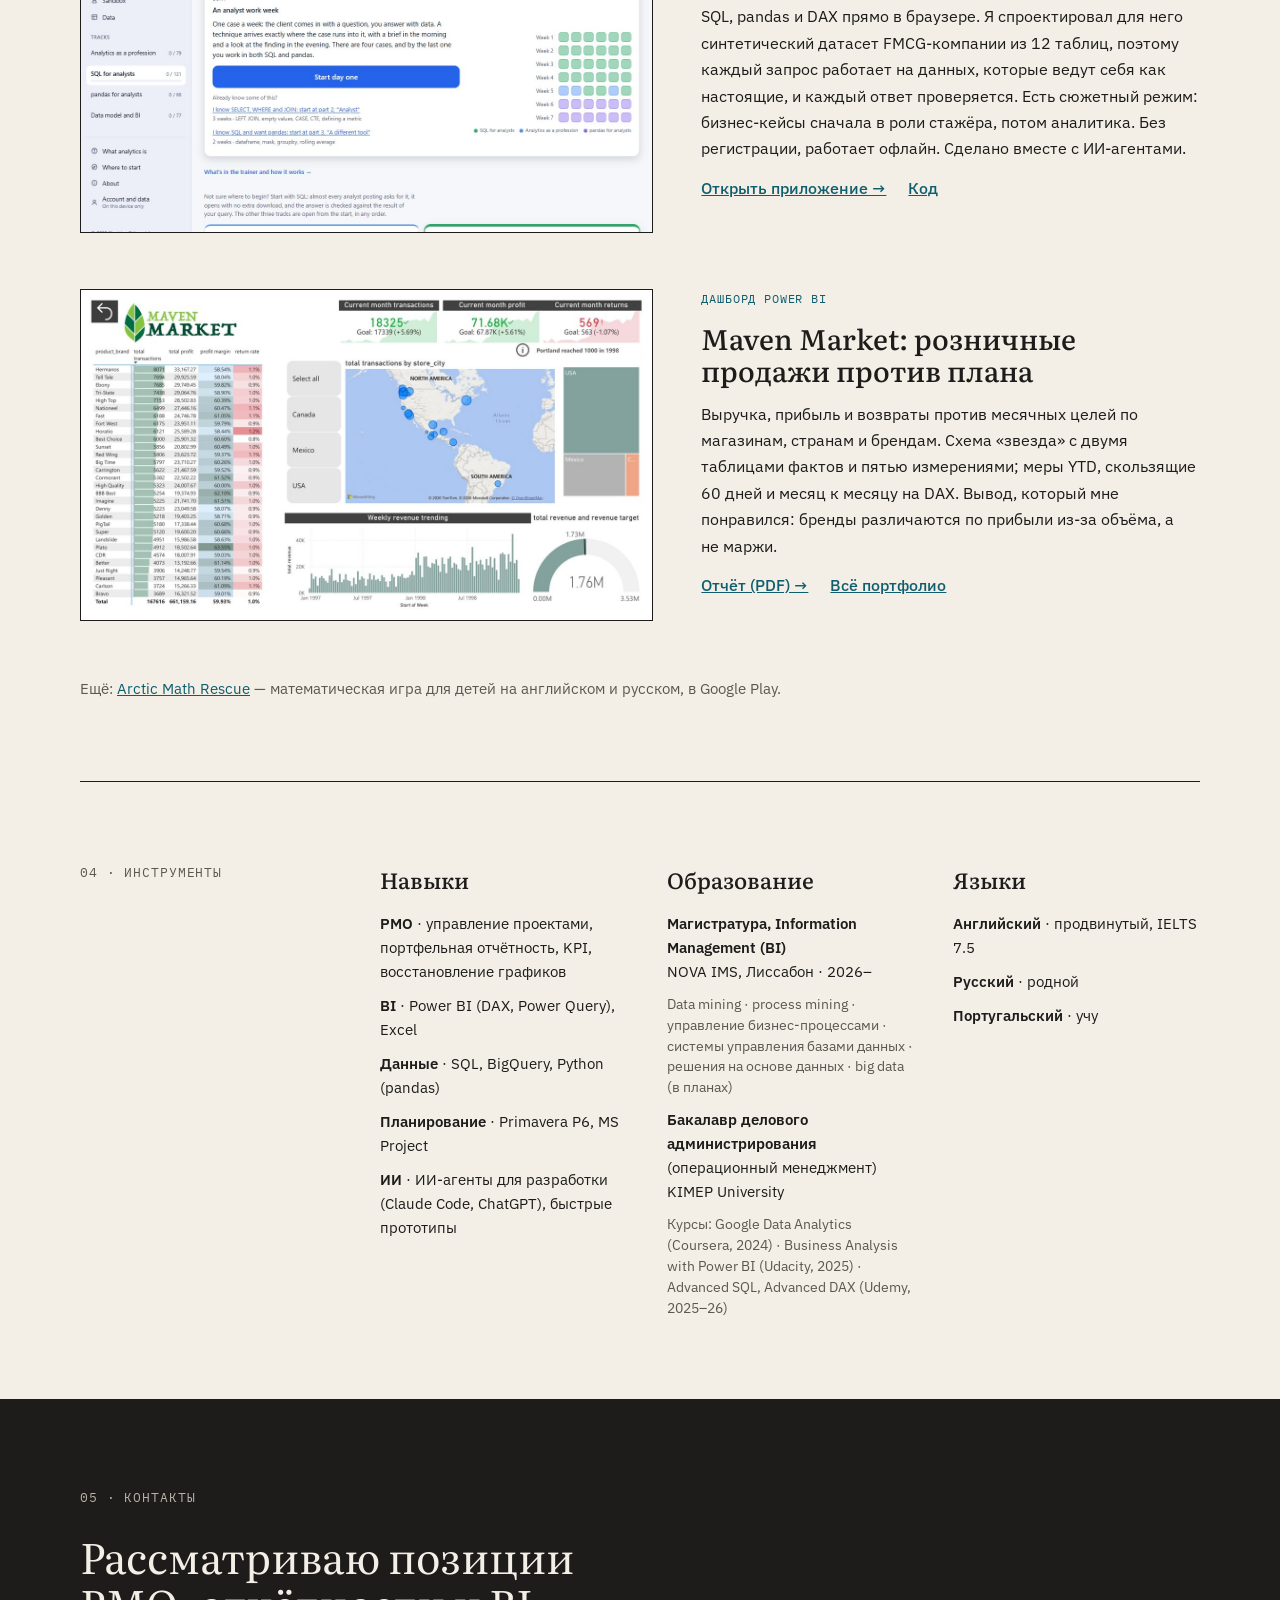
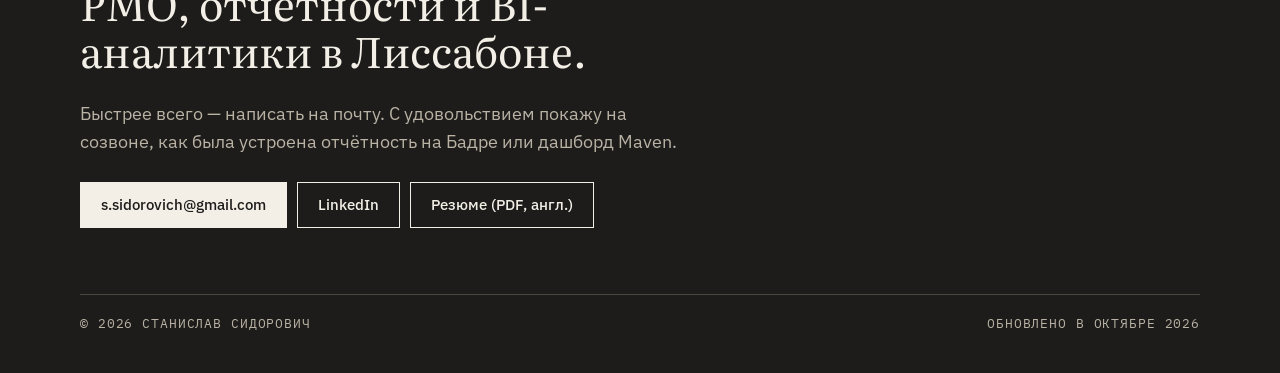
==== commit 29a82f02: "Restore Deputy Manager title with small family-business context Co-Authored-By: Claude Opus 5.5 <nor" ====
--- a/ru/index.html
+++ b/ru/index.html
@@ -118,7 +118,7 @@
         <div class="g-track"><div class="bar" style="left:25.24%;width:33.33%"></div></div>
       </div>
       <div class="g-row">
-        <div class="g-label"><b>Языковой центр «Атлантис»</b><span>Частичная занятость, семейный бизнес · 2019–2023</span></div>
+        <div class="g-label"><b>Языковой центр «Атлантис»</b><span>Заместитель руководителя · 2019–2023</span></div>
         <div class="g-track"><div class="bar board" style="left:53.81%;width:22.38%"></div></div>
       </div>
       <div class="g-row">
@@ -163,9 +163,9 @@
       </article>
       <article class="job">
         <time>2019 – 2023</time>
-        <div><h3>Помощь в семейном бизнесе</h3><div class="org">Детский языковой центр «Атлантис» (ТОО «Юнилайн») · Казахстан</div></div>
-        <div class="desc">
-          <p>Параллельно с другой работой помогал в семейном детском языковом центре: проводил собеседования и нанимал педагогов, замещал преподавателей, закупал технику и учебные материалы, организовывал небольшой ремонт.</p>
+        <div><h3>Заместитель руководителя</h3><div class="org">Детский языковой центр «Атлантис» (ТОО «Юнилайн») · Казахстан</div></div>
+        <div class="desc">
+          <p>Частичная занятость параллельно с основной работой в семейном детском языковом центре: небольшая команда из двух управленцев и педагогов. Я проводил собеседования и нанимал педагогов, замещал преподавателей, закупал технику и учебные материалы, организовывал небольшой ремонт.</p>
           <div class="tools">Найм · закупки · замещение преподавателей</div>
         </div>
       </article>
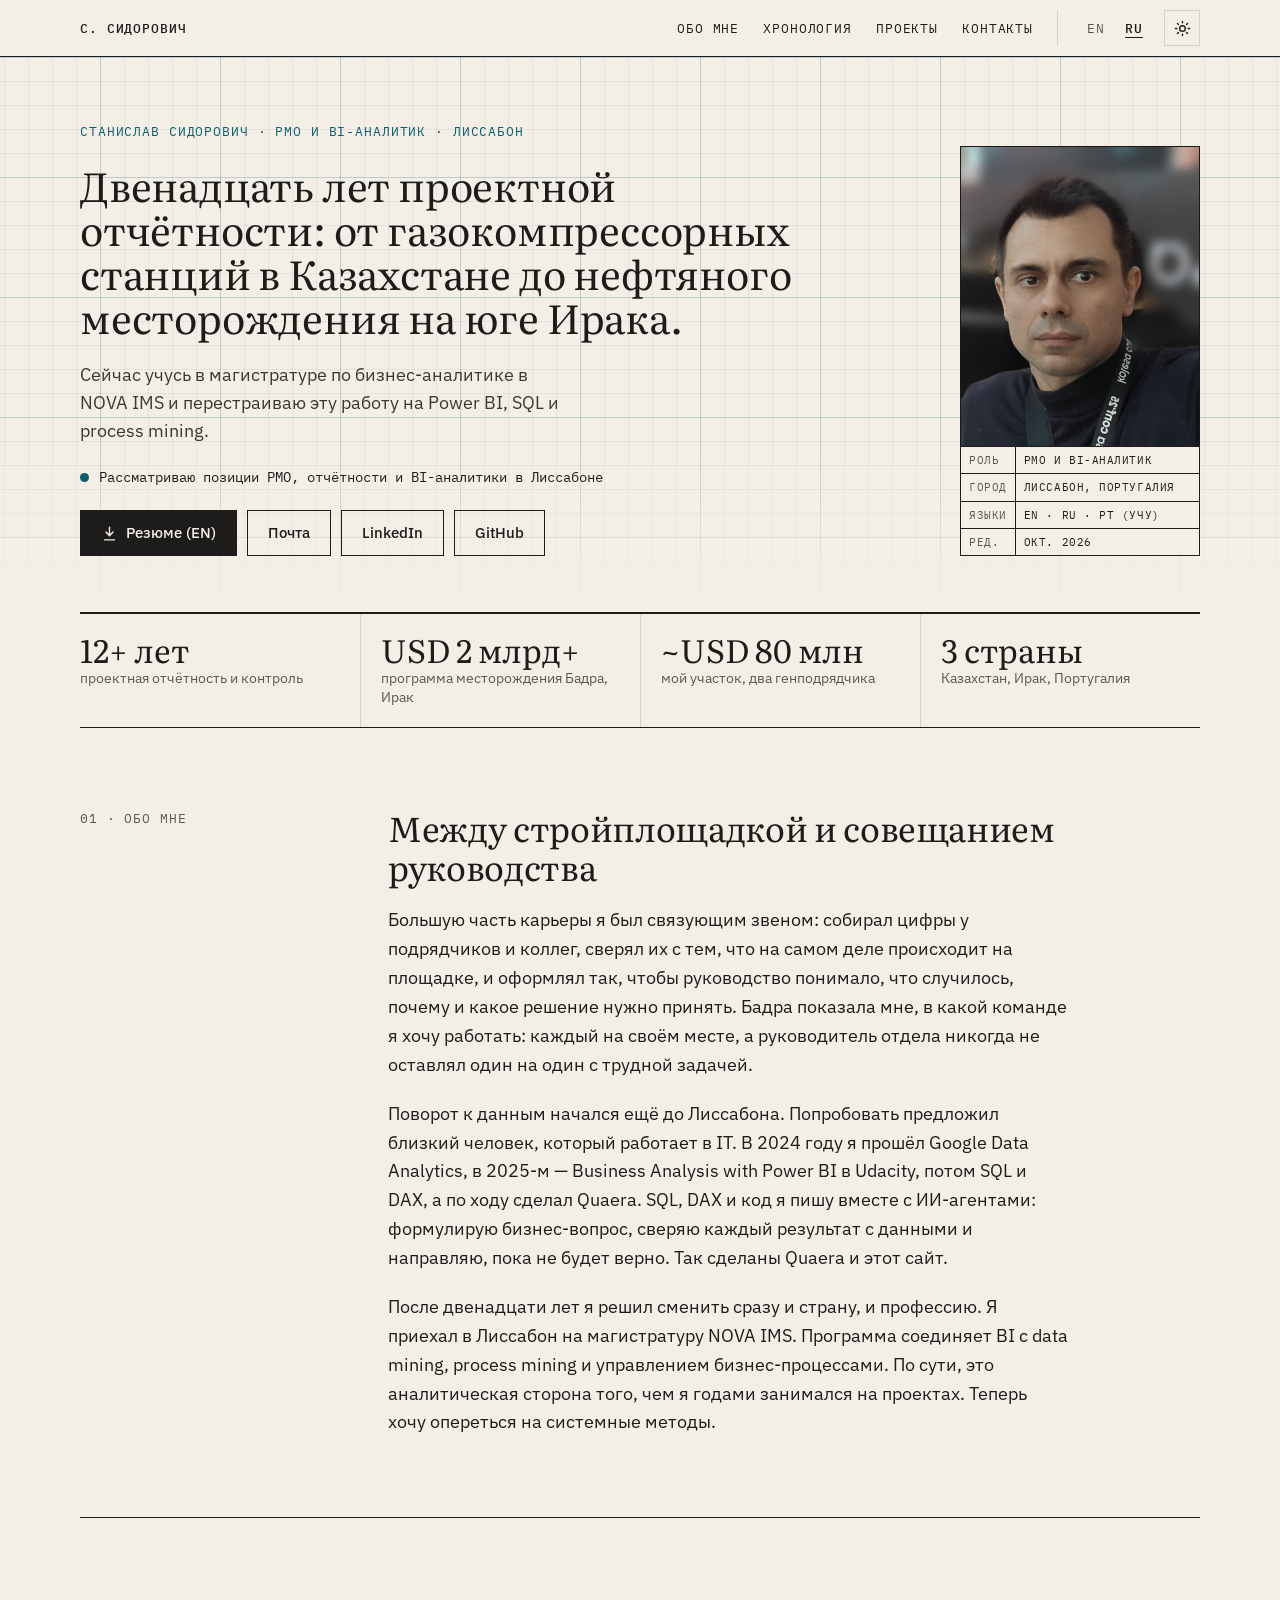
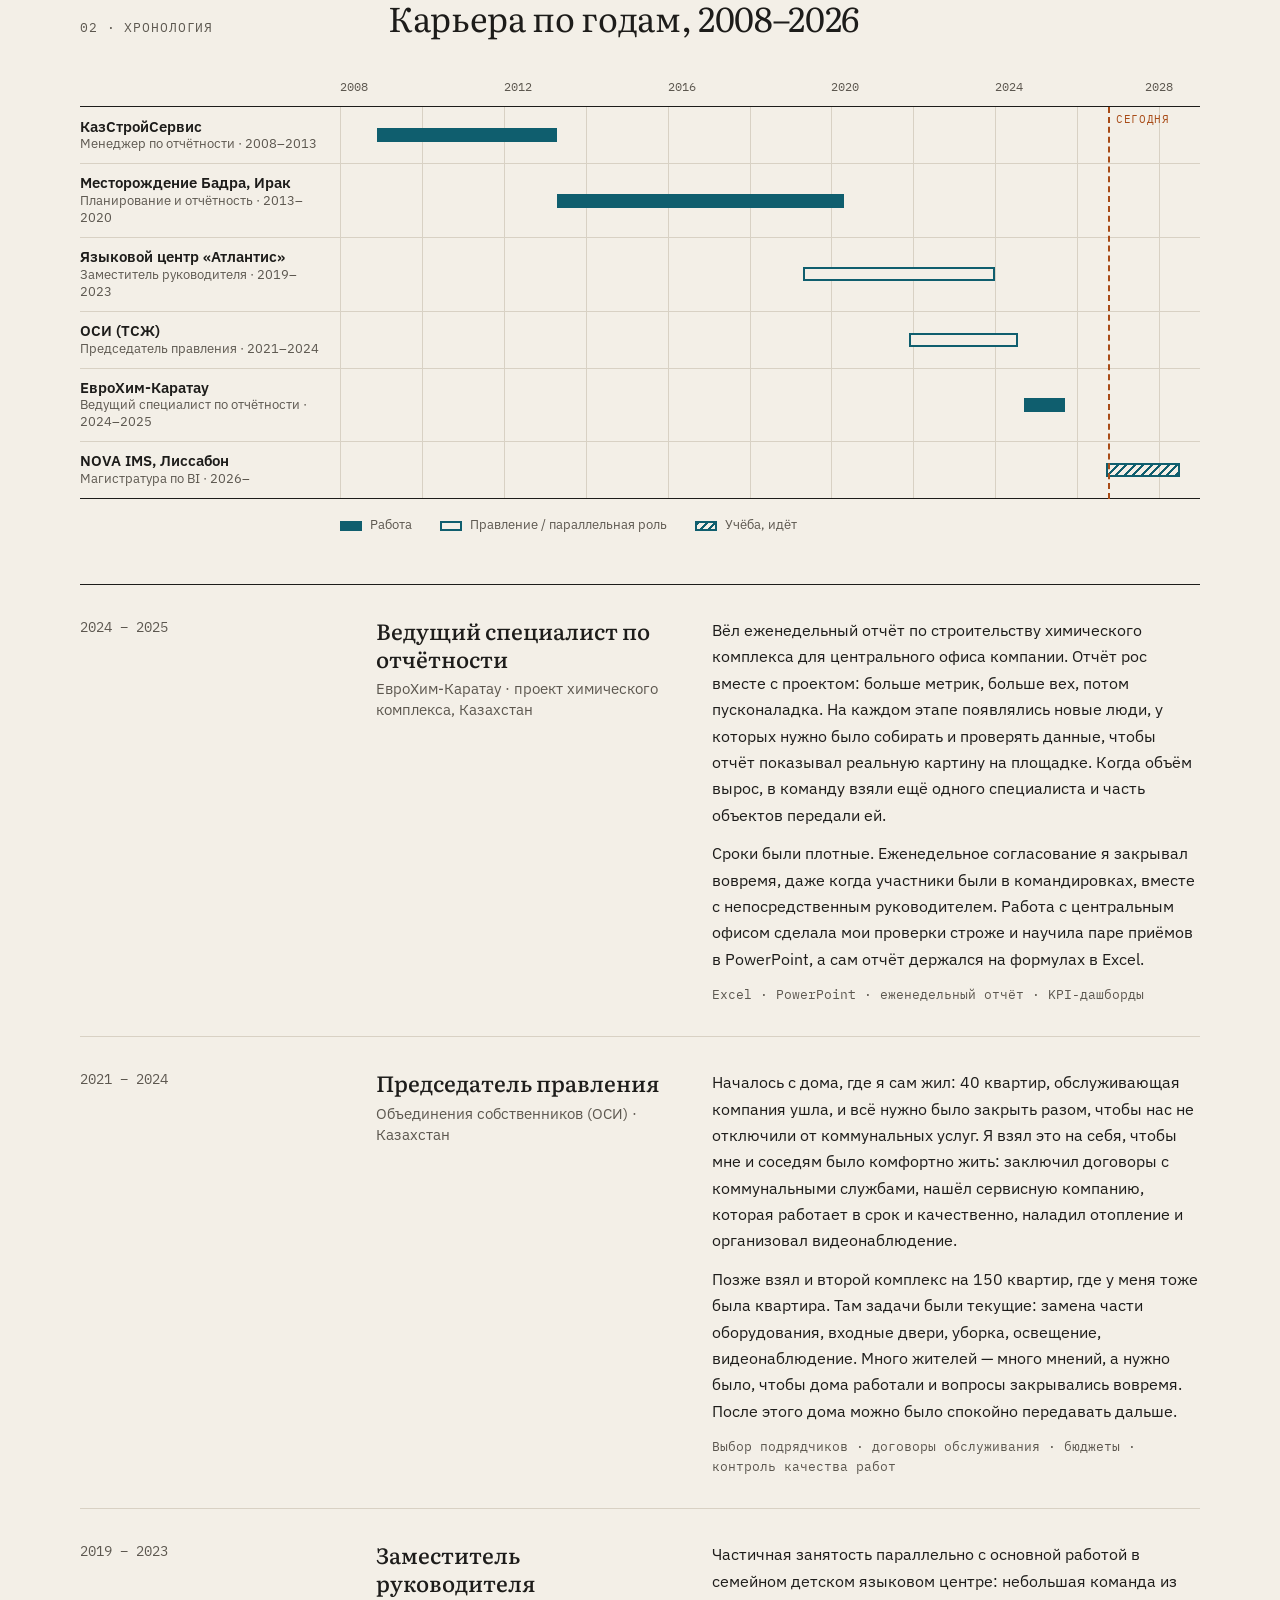
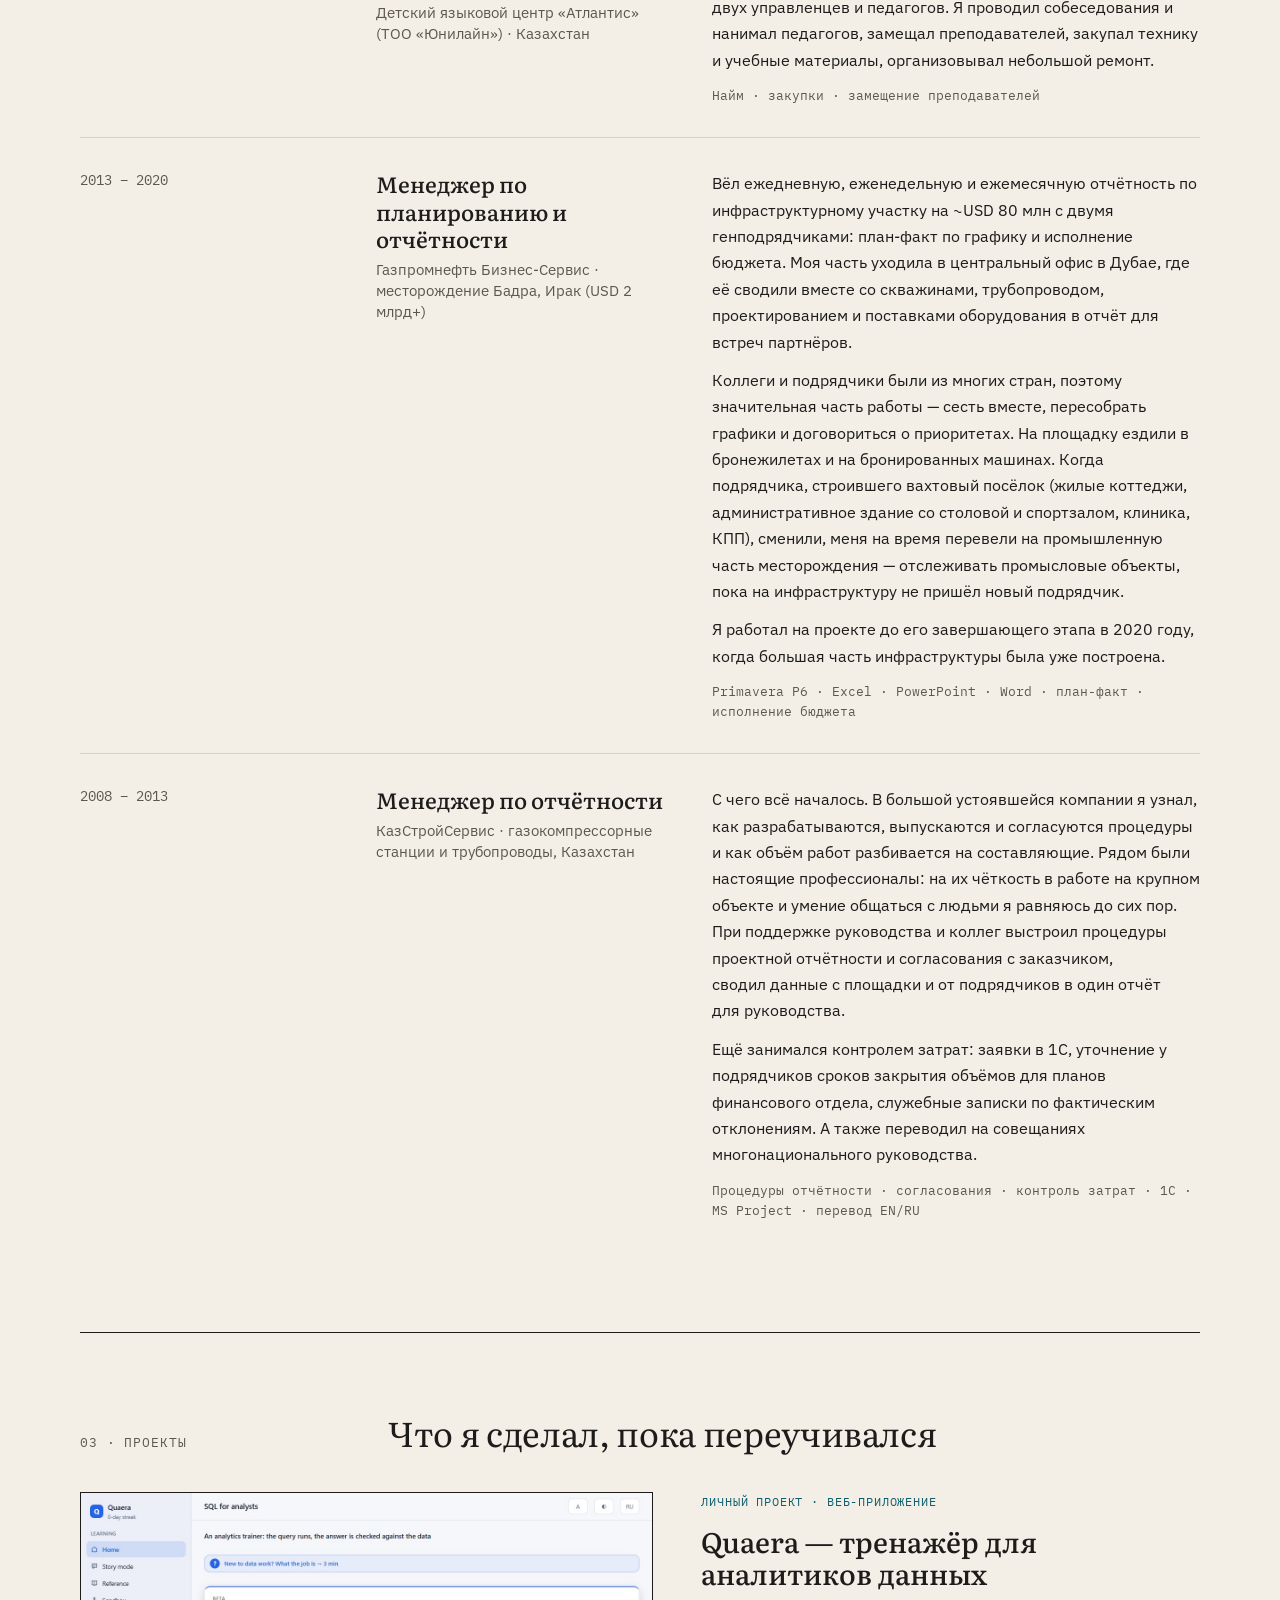
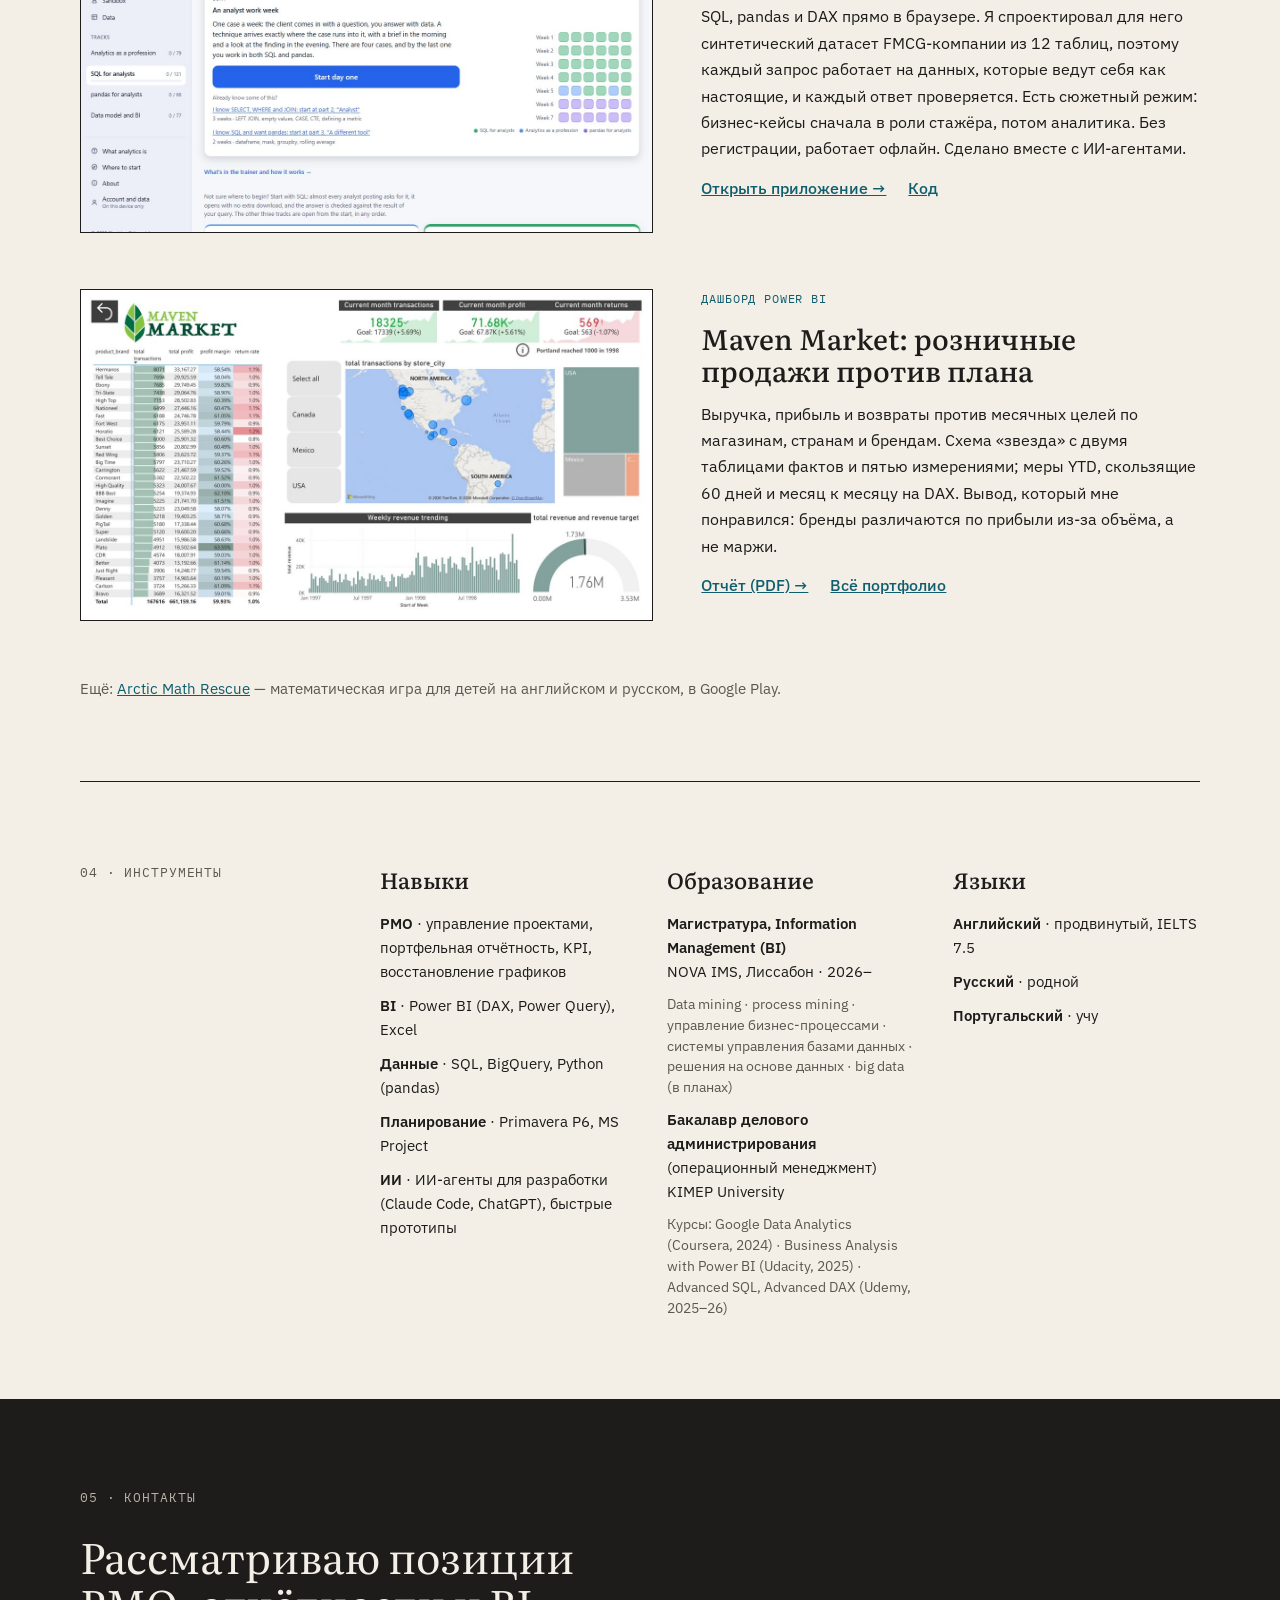
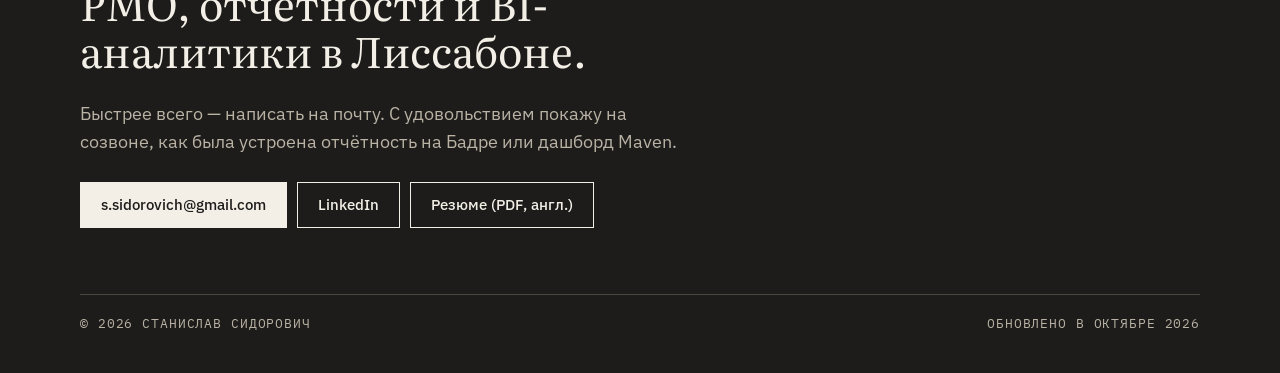
==== commit 74de8be5: "Honest wording on AI-assisted SQL/DAX Co-Authored-By: Claude Opus 5.5 <noreply@anthropic.com> Claude" ====
--- a/ru/index.html
+++ b/ru/index.html
@@ -89,7 +89,7 @@
       <div class="body">
         <h2>Между стройплощадкой и совещанием руководства</h2>
         <p>Большую часть карьеры я был связующим звеном: собирал цифры у подрядчиков и коллег, сверял их с тем, что на самом деле происходит на площадке, и оформлял так, чтобы руководство понимало, что случилось, почему и какое решение нужно принять. Бадра показала мне, в какой команде я хочу работать: каждый на своём месте, а руководитель отдела никогда не оставлял один на один с трудной задачей.</p>
-        <p>Поворот к данным начался ещё до Лиссабона. Попробовать предложил близкий человек, который работает в IT. В 2024 году я прошёл Google Data Analytics, в 2025-м — Business Analysis with Power BI в Udacity, потом SQL и DAX, а по ходу сделал Quaera. SQL и DAX я пишу сам, а код приложений делаю вместе с ИИ-агентами: ставлю задачу, проверяю результат и направляю. Так сделаны Quaera и этот сайт.</p>
+        <p>Поворот к данным начался ещё до Лиссабона. Попробовать предложил близкий человек, который работает в IT. В 2024 году я прошёл Google Data Analytics, в 2025-м — Business Analysis with Power BI в Udacity, потом SQL и DAX, а по ходу сделал Quaera. SQL, DAX и код я пишу вместе с ИИ-агентами: формулирую бизнес-вопрос, сверяю каждый результат с данными и направляю, пока не будет верно. Так сделаны Quaera и этот сайт.</p>
         <p>После двенадцати лет я решил сменить сразу и страну, и профессию. Я приехал в Лиссабон на магистратуру NOVA IMS. Программа соединяет BI с data mining, process mining и управлением бизнес-процессами. По сути, это аналитическая сторона того, чем я годами занимался на проектах. Теперь хочу опереться на системные методы.</p>
       </div>
     </div>
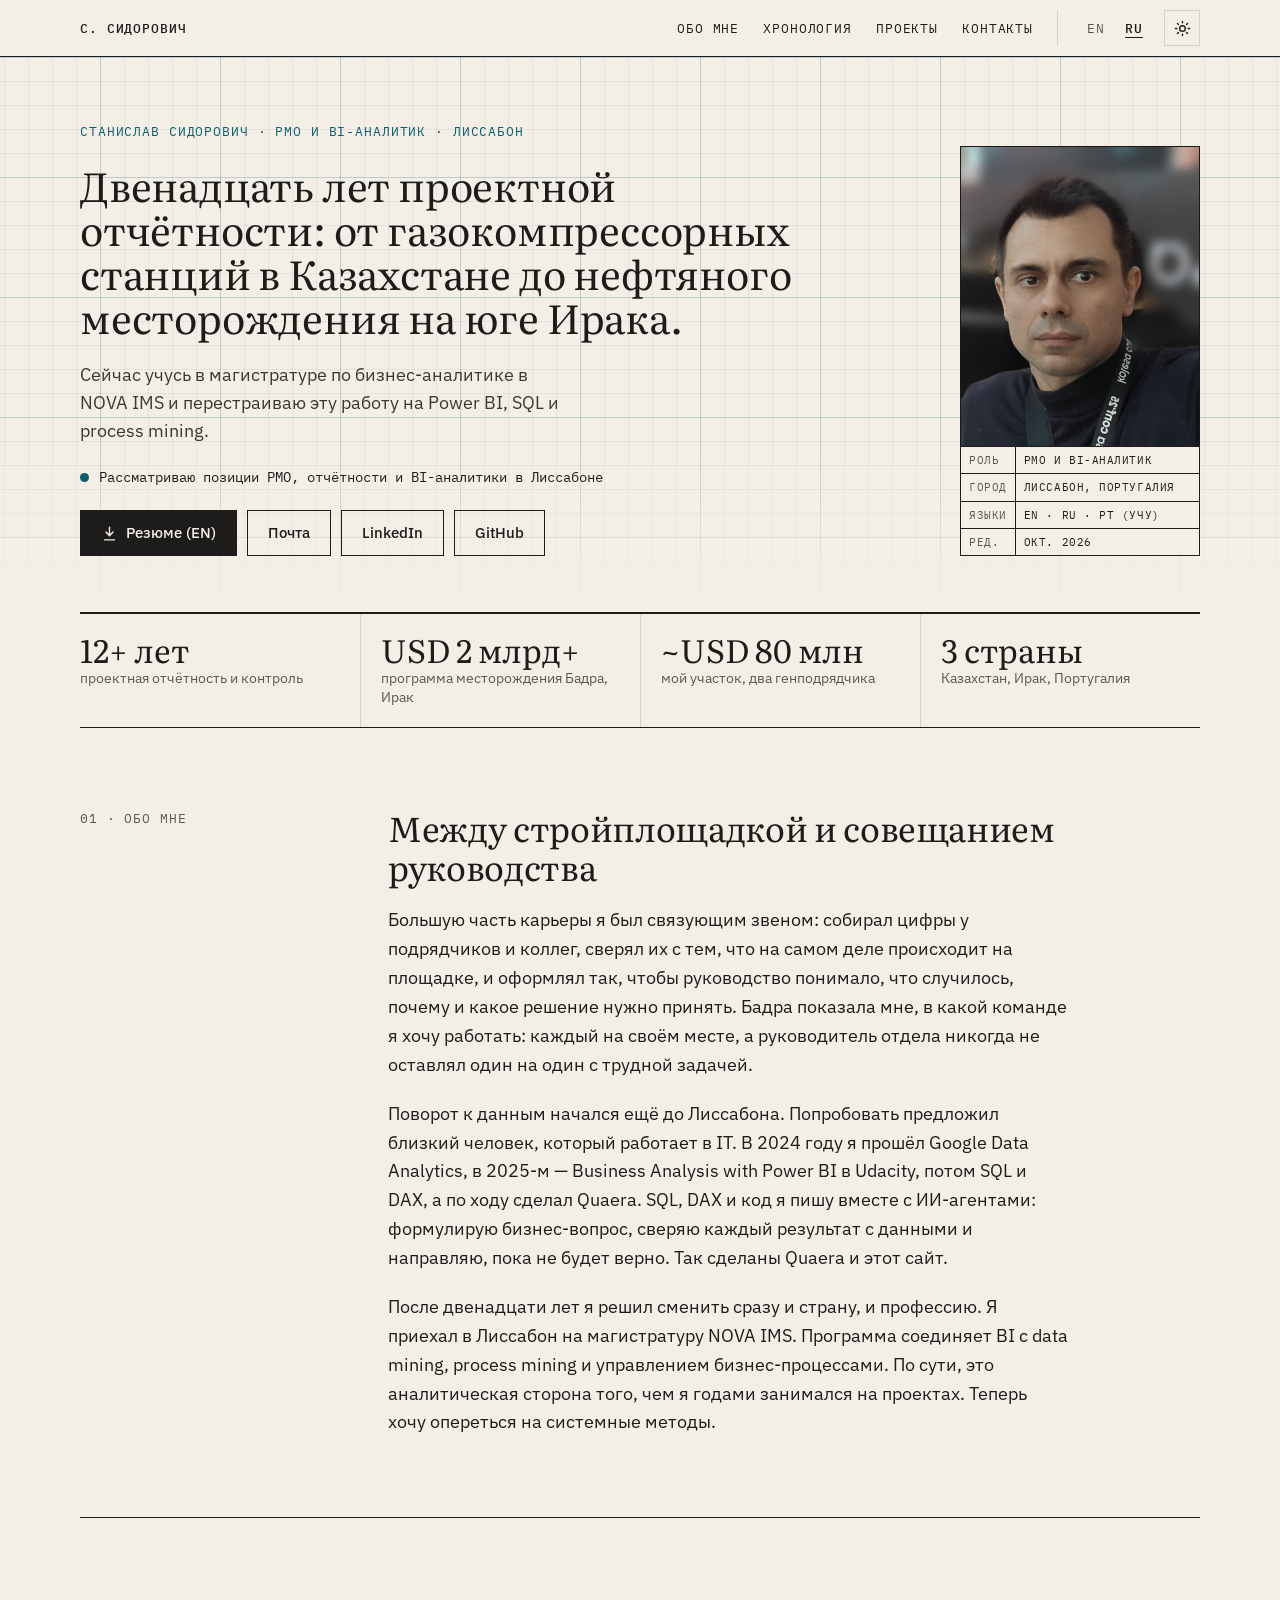
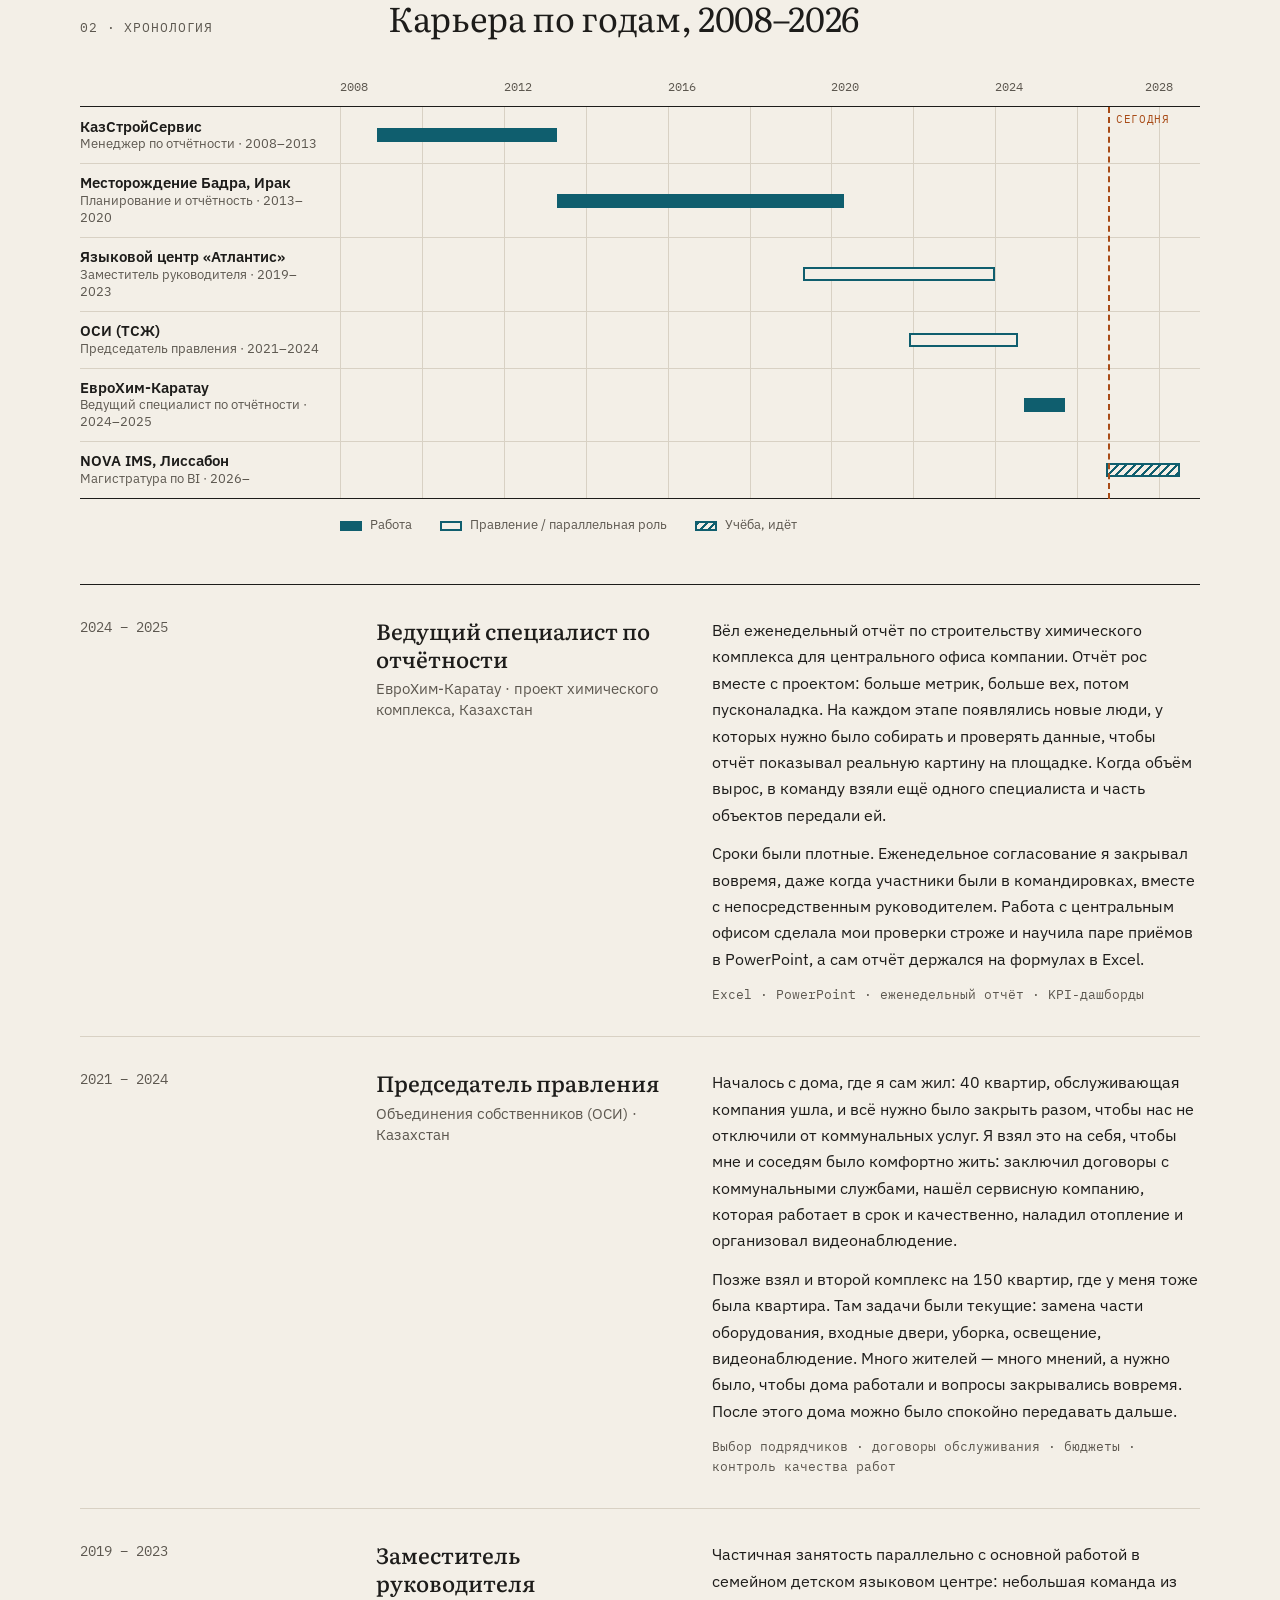
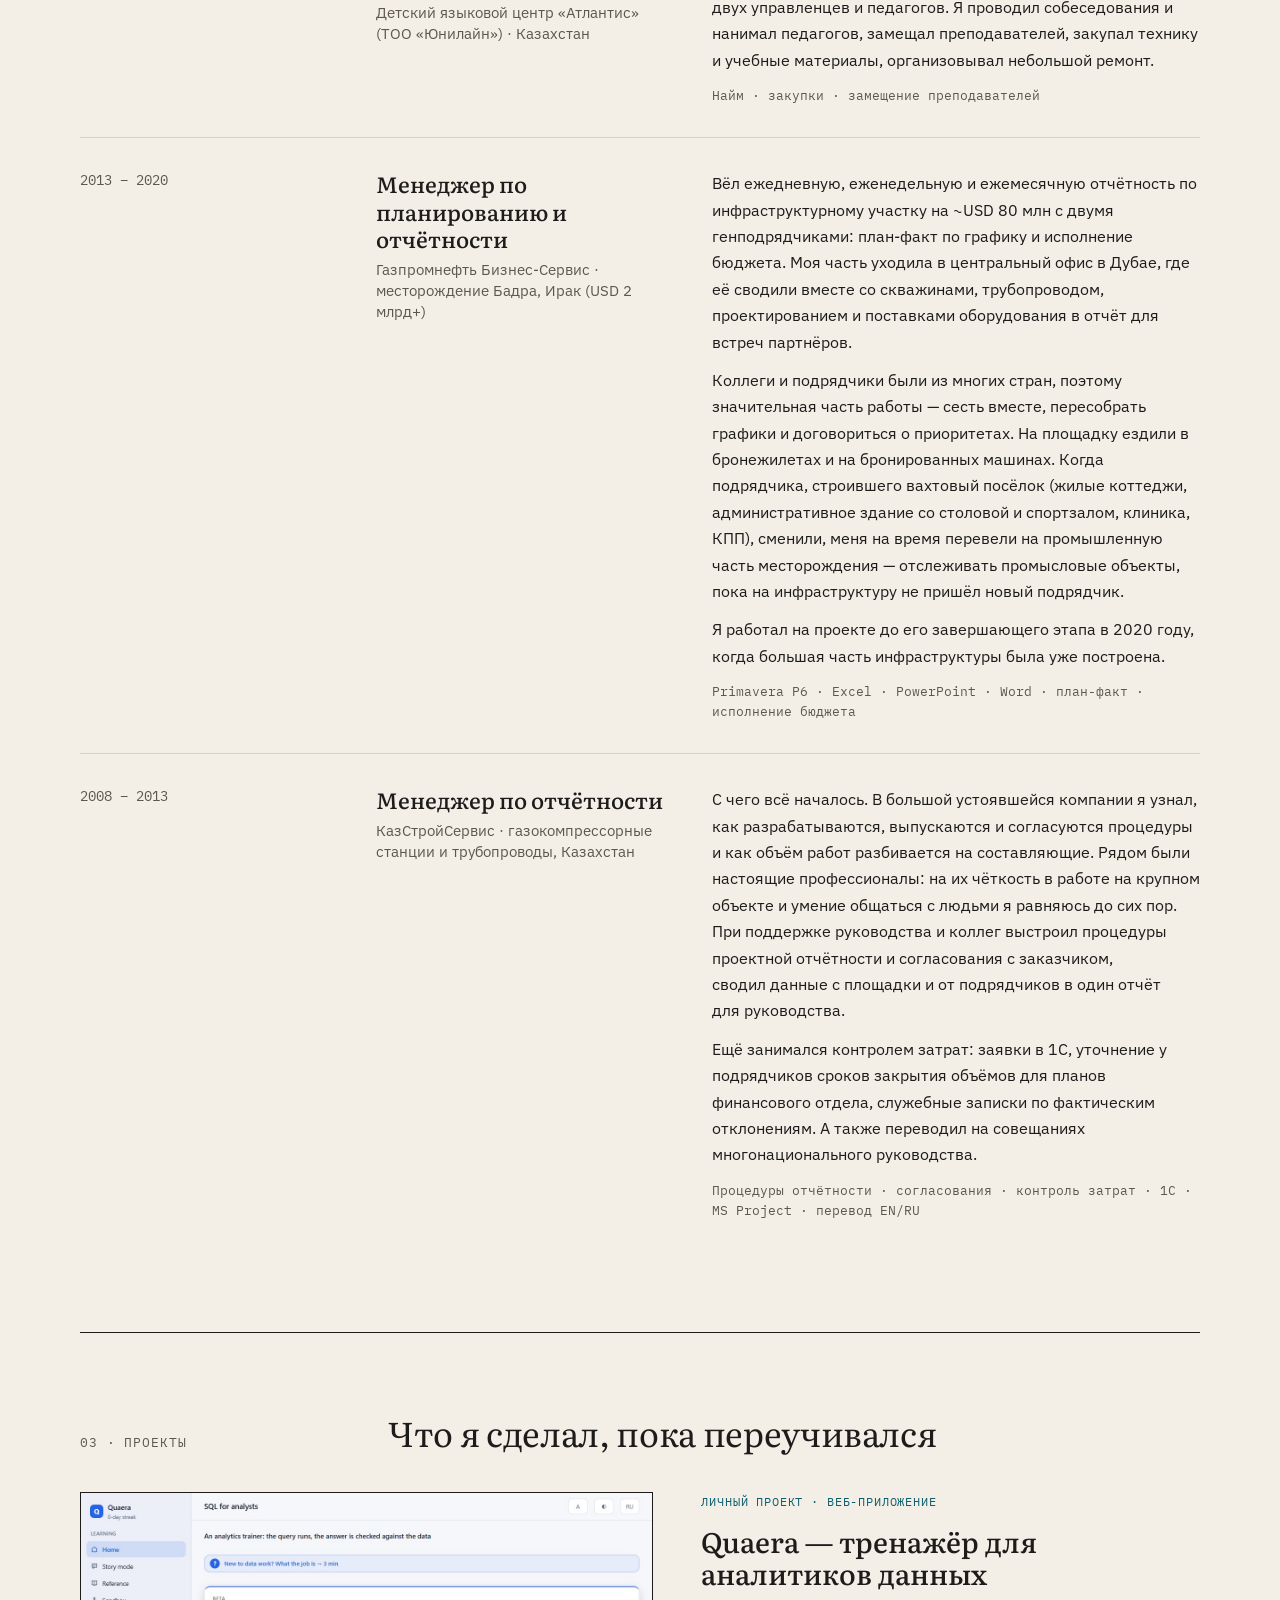
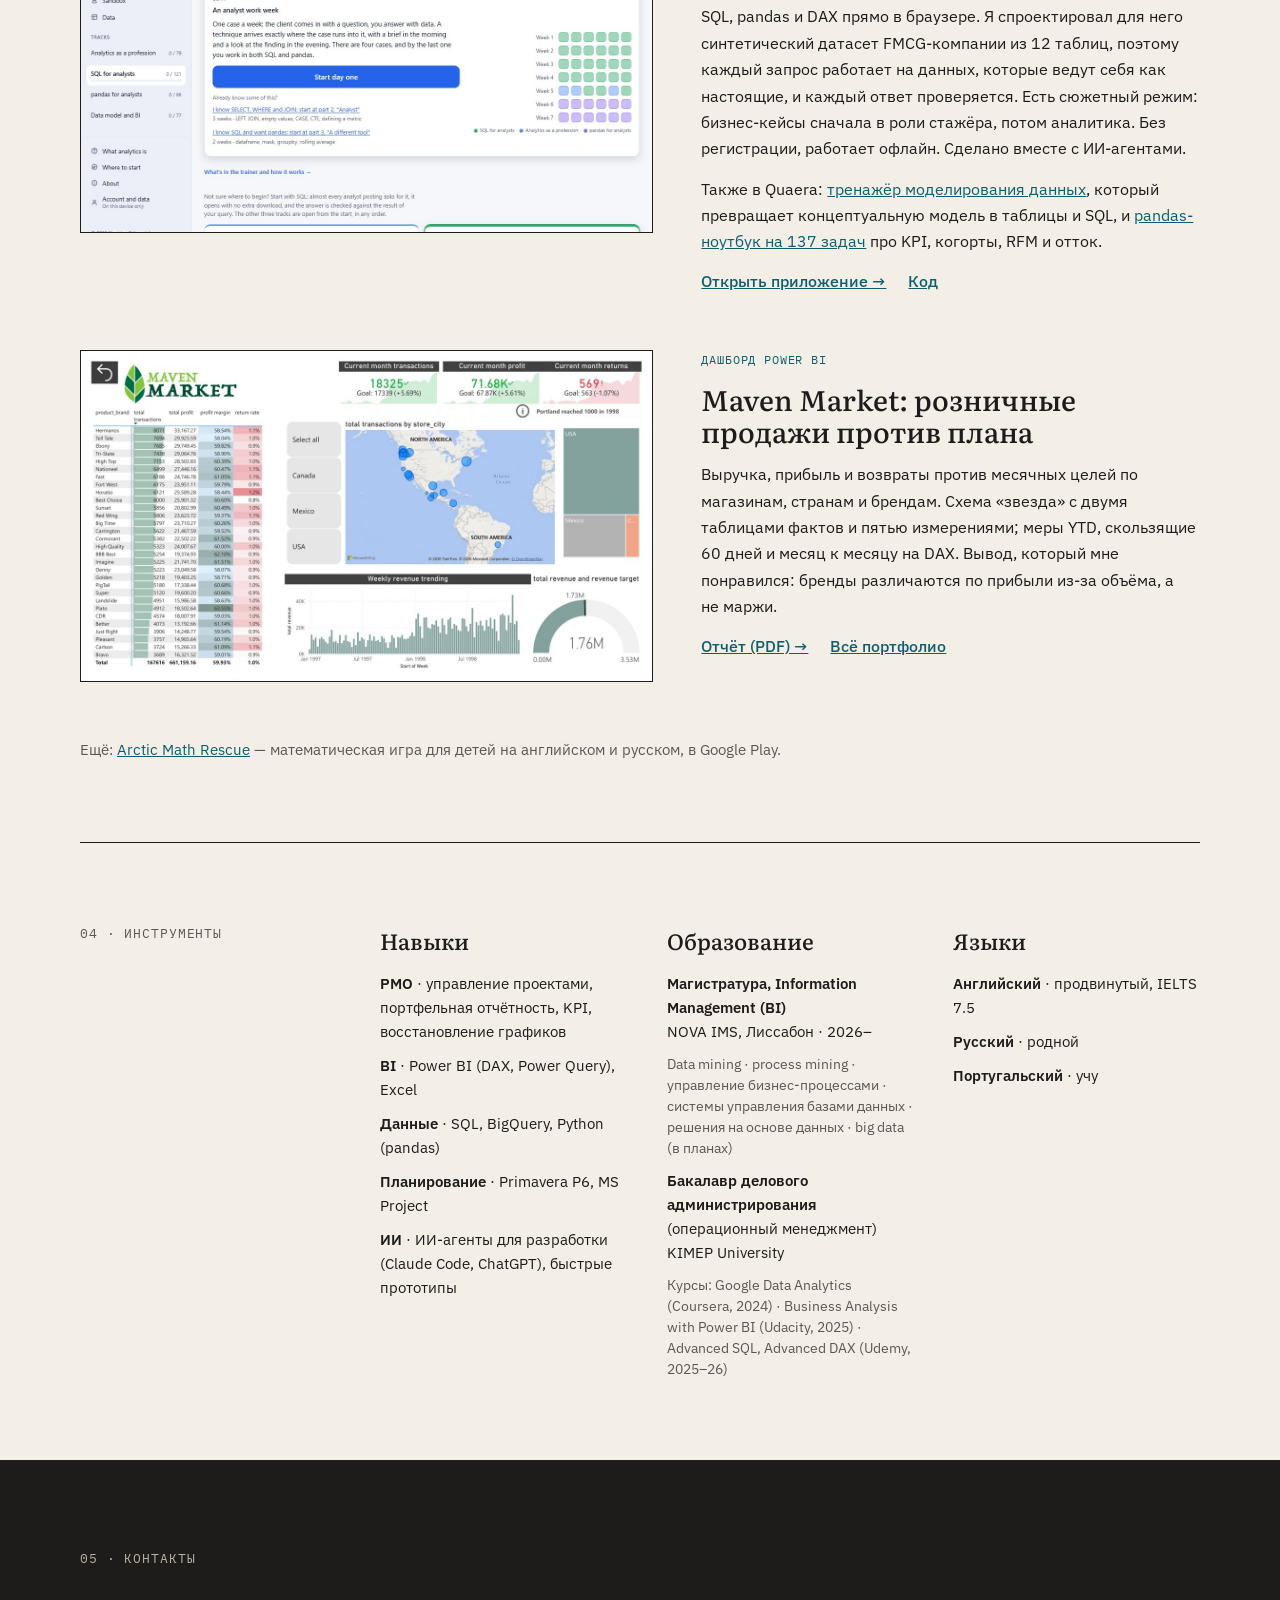
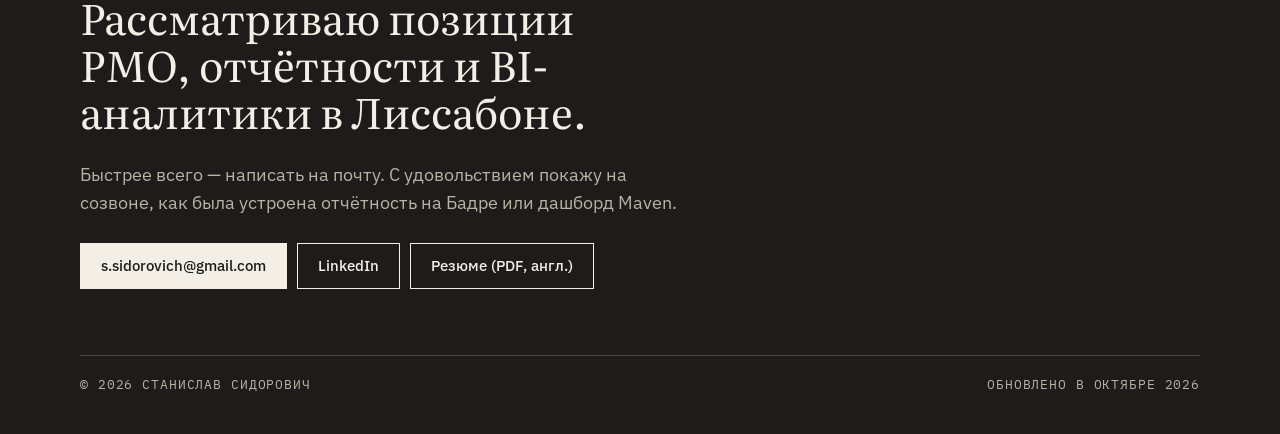
==== commit 7b363f3b: "Add model.quaera.app and pandas.quaera.app links to Quaera card Co-Authored-By: Claude Opus 5.5 <nor" ====
--- a/ru/index.html
+++ b/ru/index.html
@@ -203,6 +203,7 @@
         <div class="mono">Личный проект · веб-приложение</div>
         <h3>Quaera — тренажёр для аналитиков данных</h3>
         <p>SQL, pandas и DAX прямо в браузере. Я спроектировал для него синтетический датасет FMCG-компании из 12 таблиц, поэтому каждый запрос работает на данных, которые ведут себя как настоящие, и каждый ответ проверяется. Есть сюжетный режим: бизнес-кейсы сначала в роли стажёра, потом аналитика. Без регистрации, работает офлайн. Сделано вместе с ИИ-агентами.</p>
+        <p>Также в Quaera: <a href="https://model.quaera.app" target="_blank" rel="noopener">тренажёр моделирования данных</a>, который превращает концептуальную модель в таблицы и SQL, и <a href="https://pandas.quaera.app" target="_blank" rel="noopener">pandas-ноутбук на 137 задач</a> про KPI, когорты, RFM и отток.</p>
         <div class="links">
           <a href="https://quaera.app" target="_blank" rel="noopener">Открыть приложение →</a>
           <a href="https://github.com/StanislavSidorovich/Quaera" target="_blank" rel="noopener">Код</a>
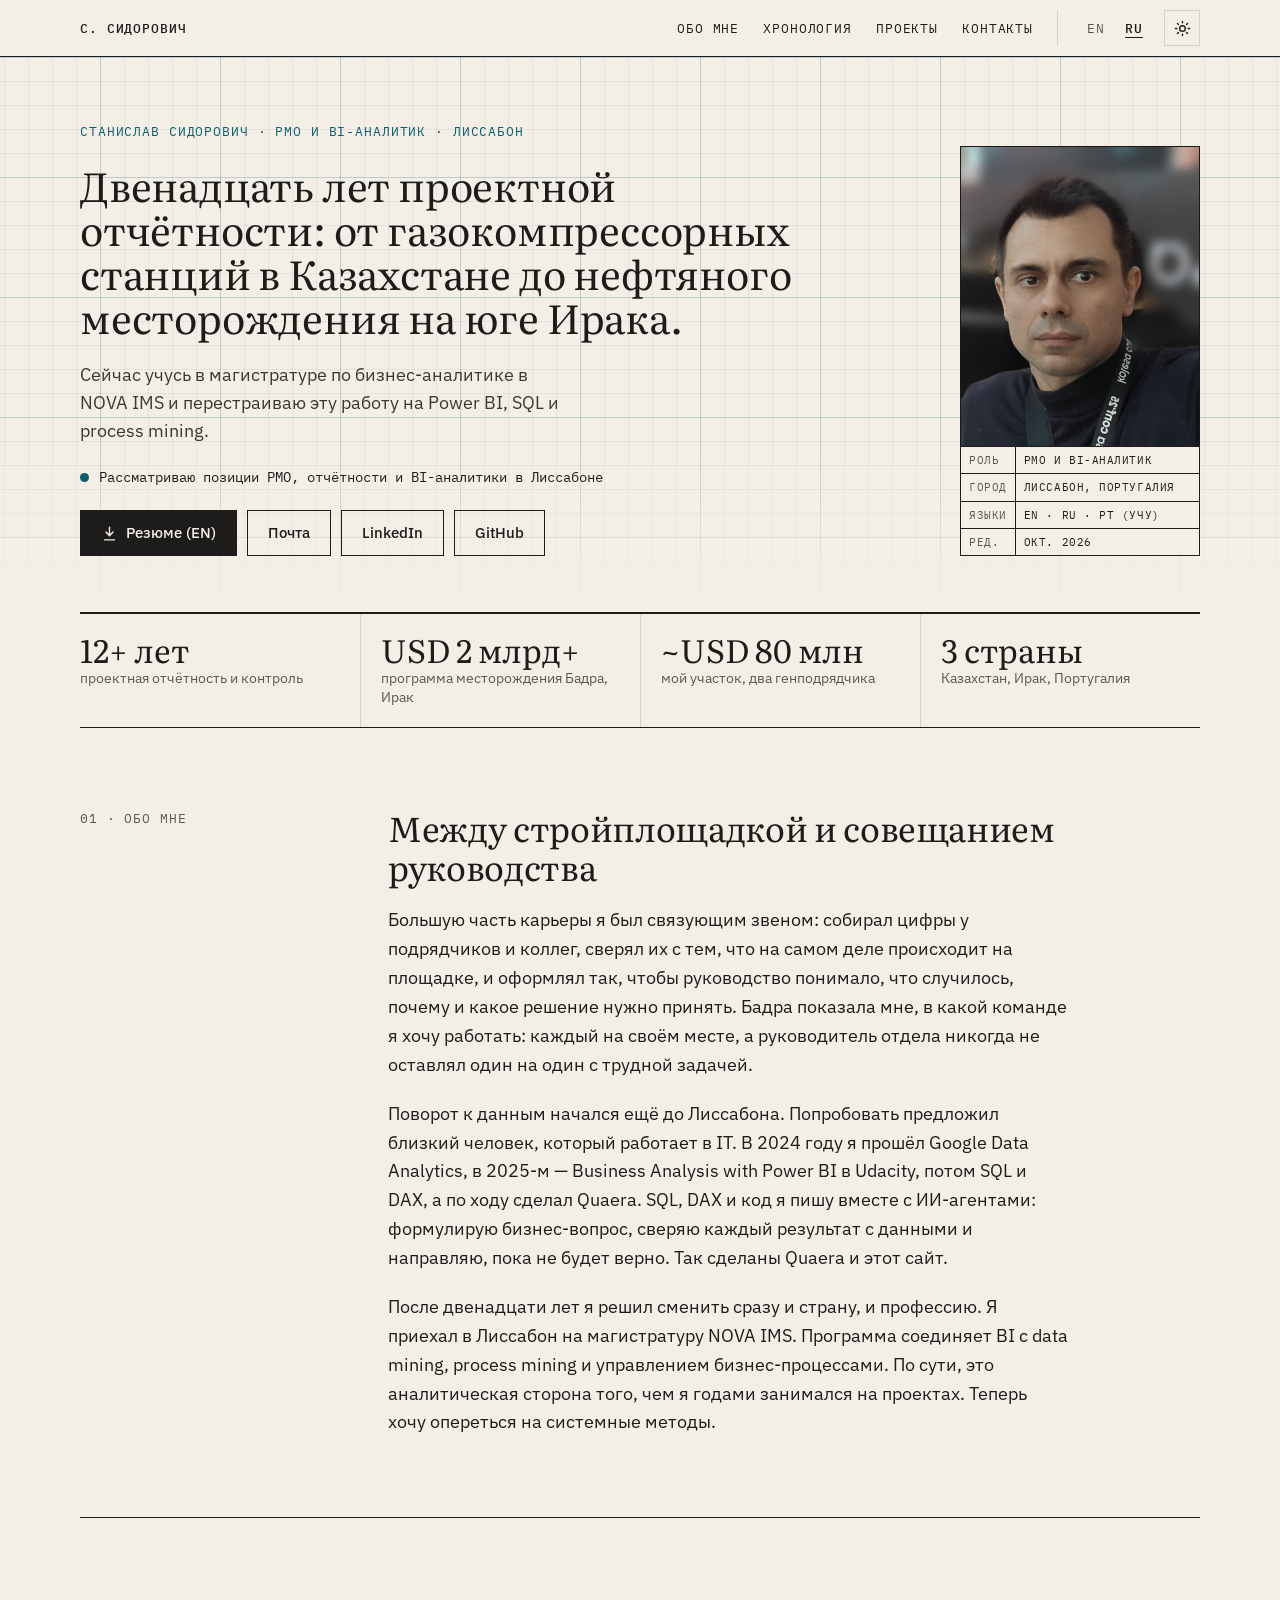
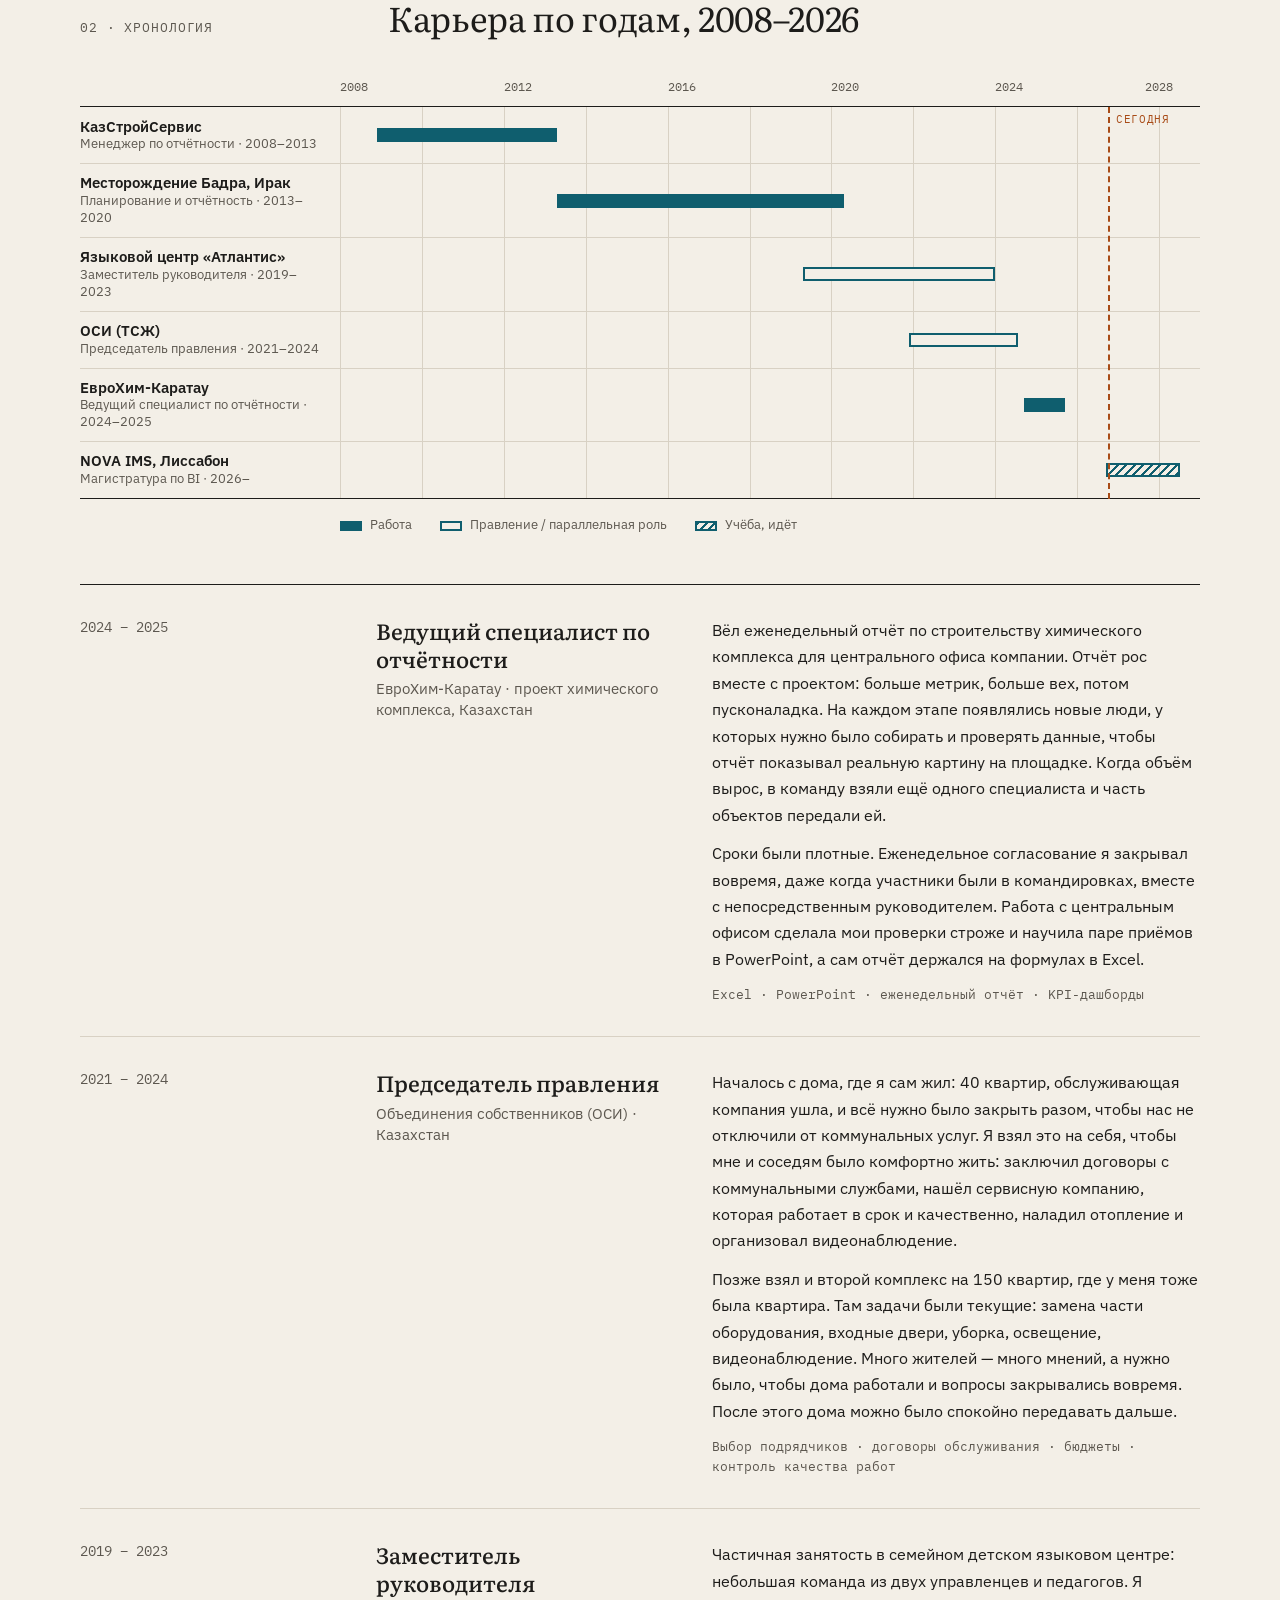
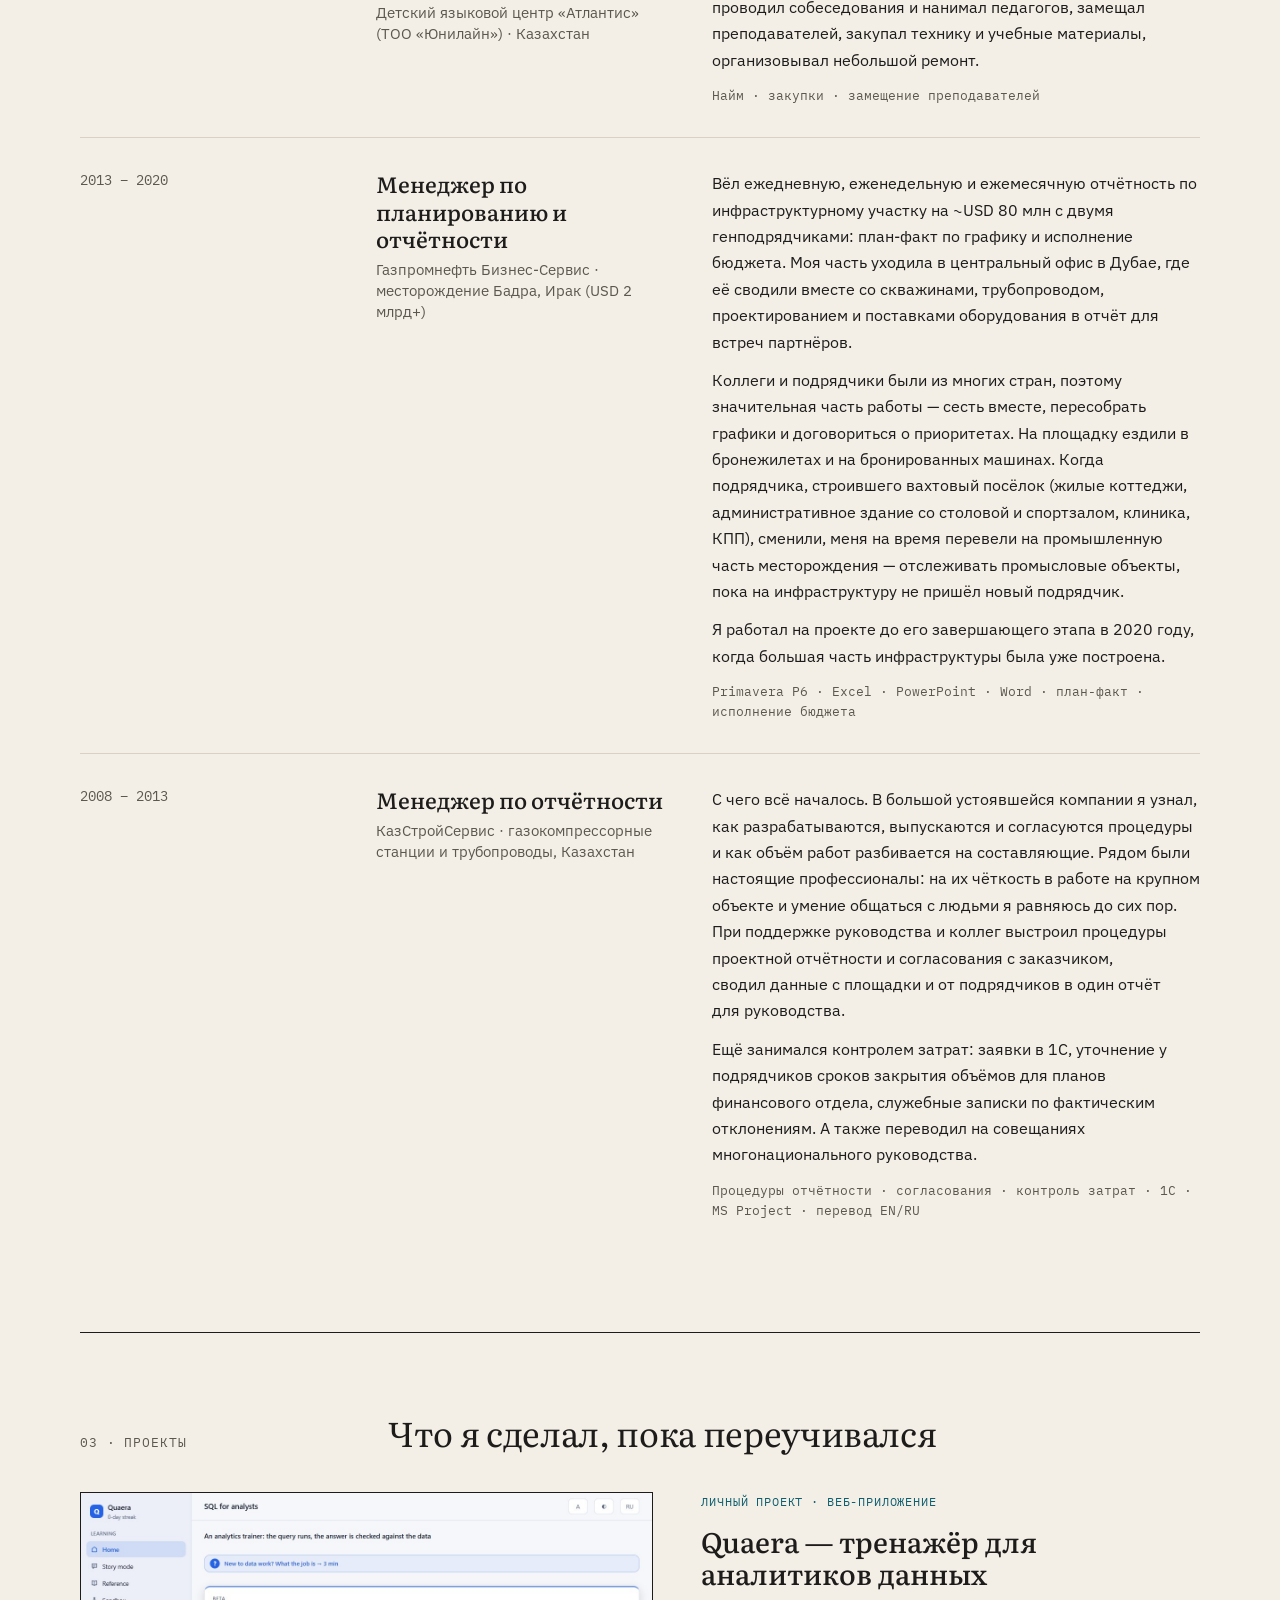
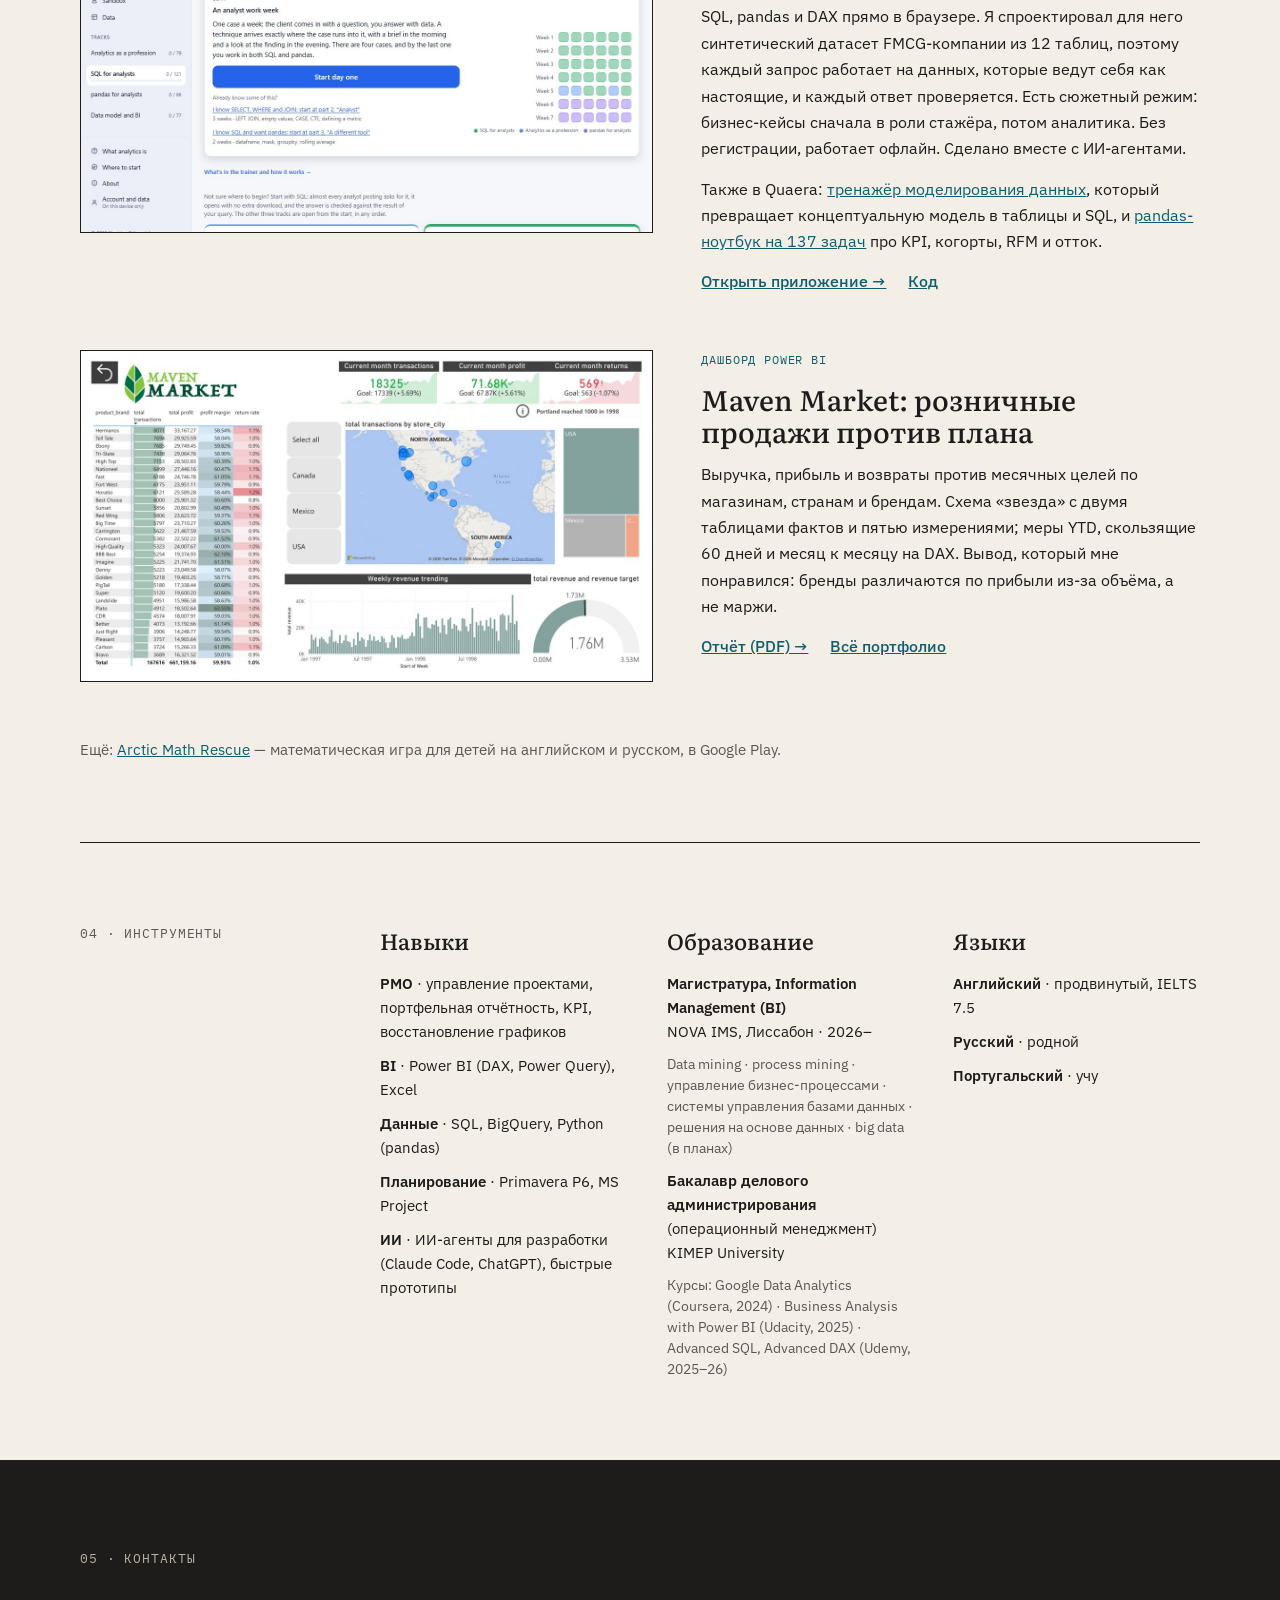
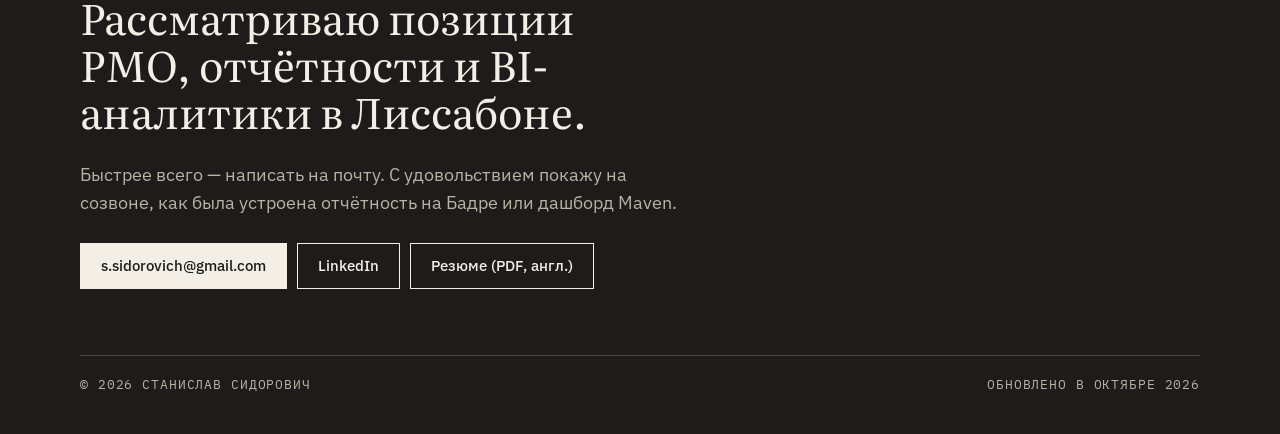
==== commit 5844b15b: "Drop 'alongside my other work' from Atlantis entry Co-Authored-By: Claude Opus 5.5 <noreply@anthropi" ====
--- a/ru/index.html
+++ b/ru/index.html
@@ -165,7 +165,7 @@
         <time>2019 – 2023</time>
         <div><h3>Заместитель руководителя</h3><div class="org">Детский языковой центр «Атлантис» (ТОО «Юнилайн») · Казахстан</div></div>
         <div class="desc">
-          <p>Частичная занятость параллельно с основной работой в семейном детском языковом центре: небольшая команда из двух управленцев и педагогов. Я проводил собеседования и нанимал педагогов, замещал преподавателей, закупал технику и учебные материалы, организовывал небольшой ремонт.</p>
+          <p>Частичная занятость в семейном детском языковом центре: небольшая команда из двух управленцев и педагогов. Я проводил собеседования и нанимал педагогов, замещал преподавателей, закупал технику и учебные материалы, организовывал небольшой ремонт.</p>
           <div class="tools">Найм · закупки · замещение преподавателей</div>
         </div>
       </article>
